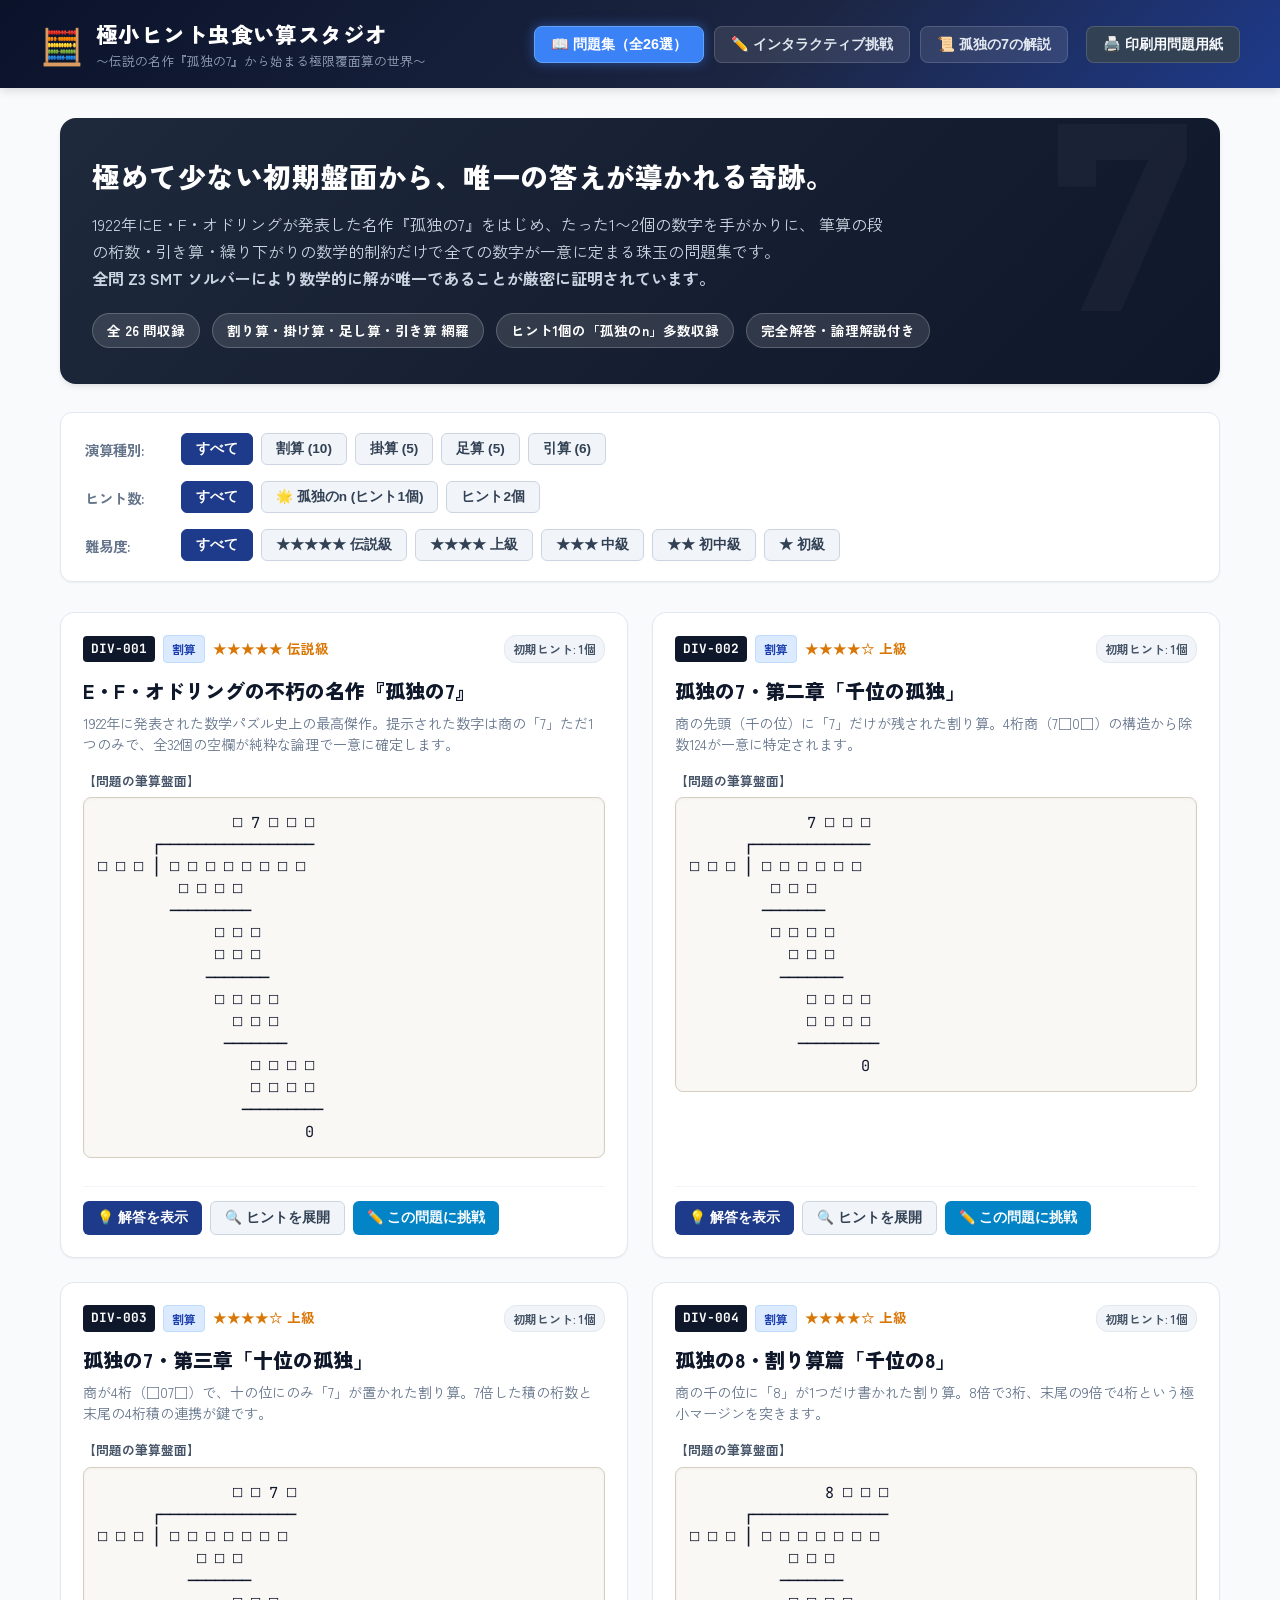
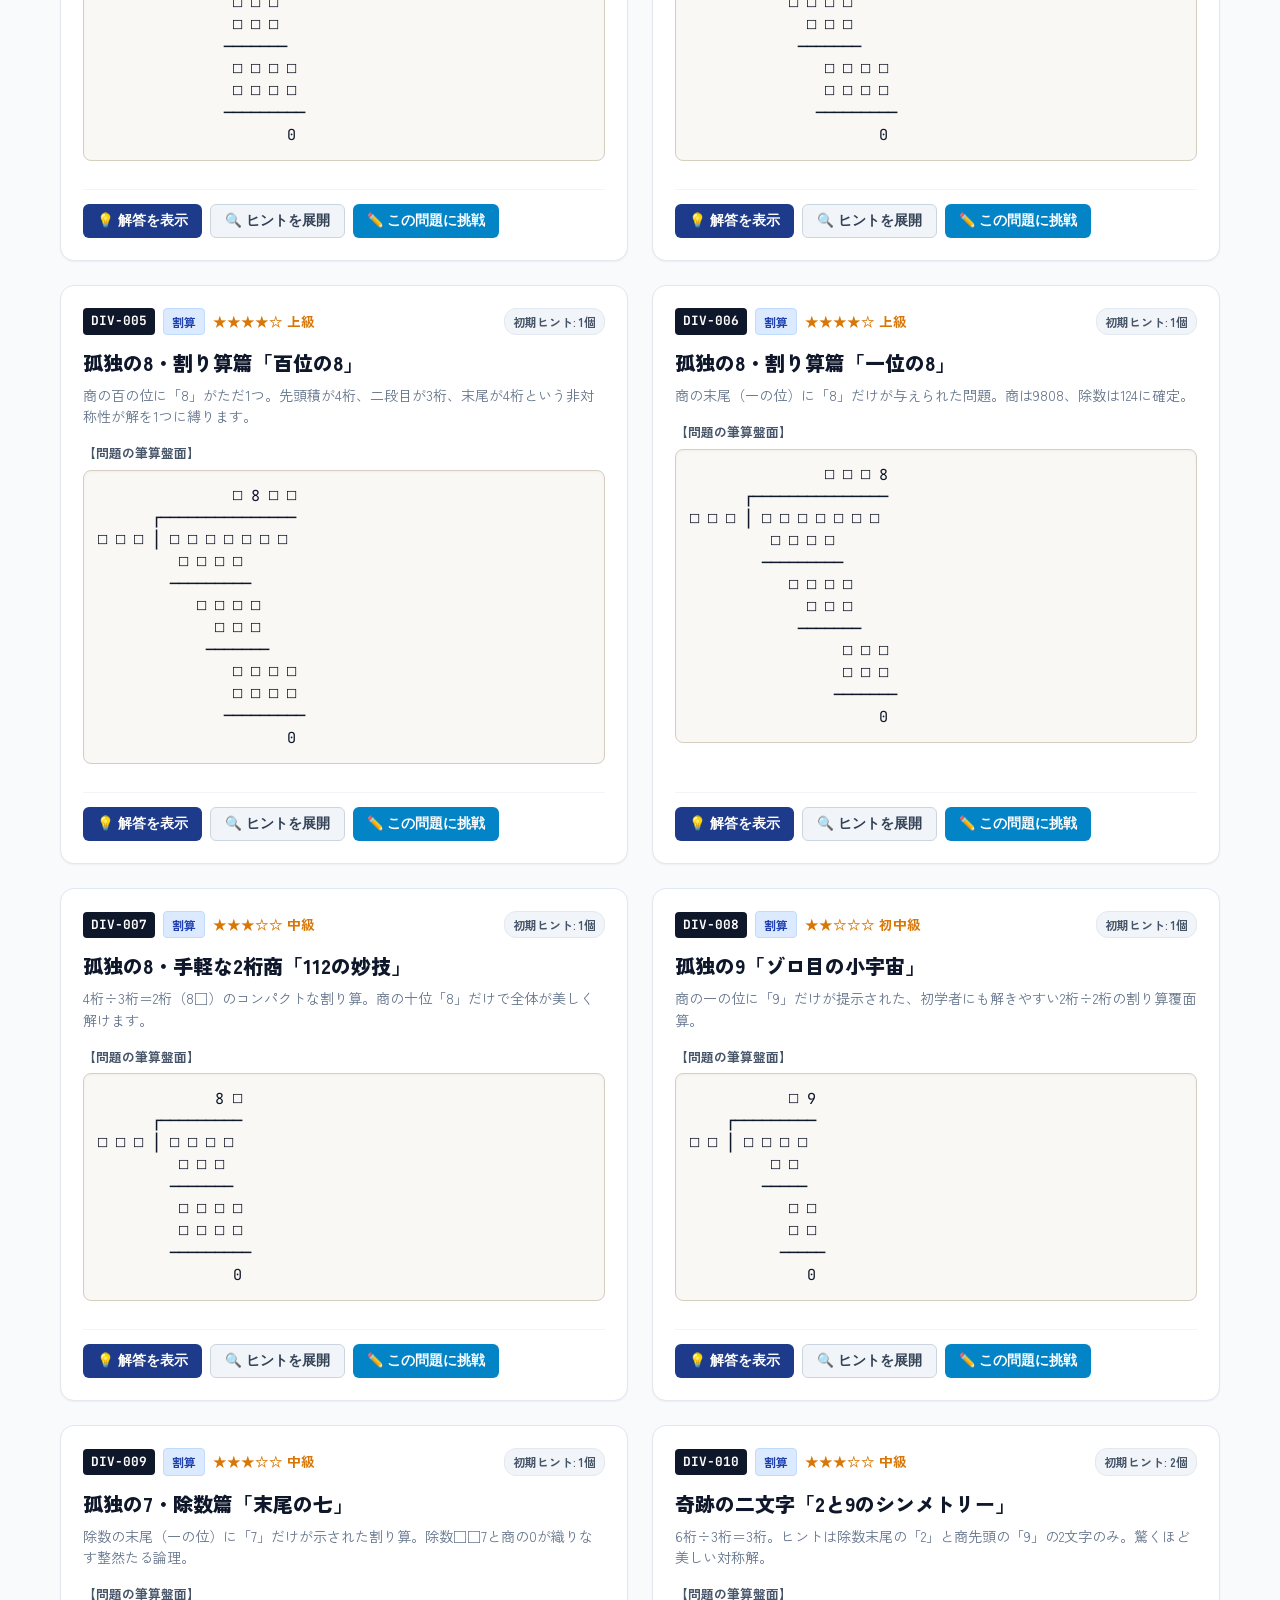
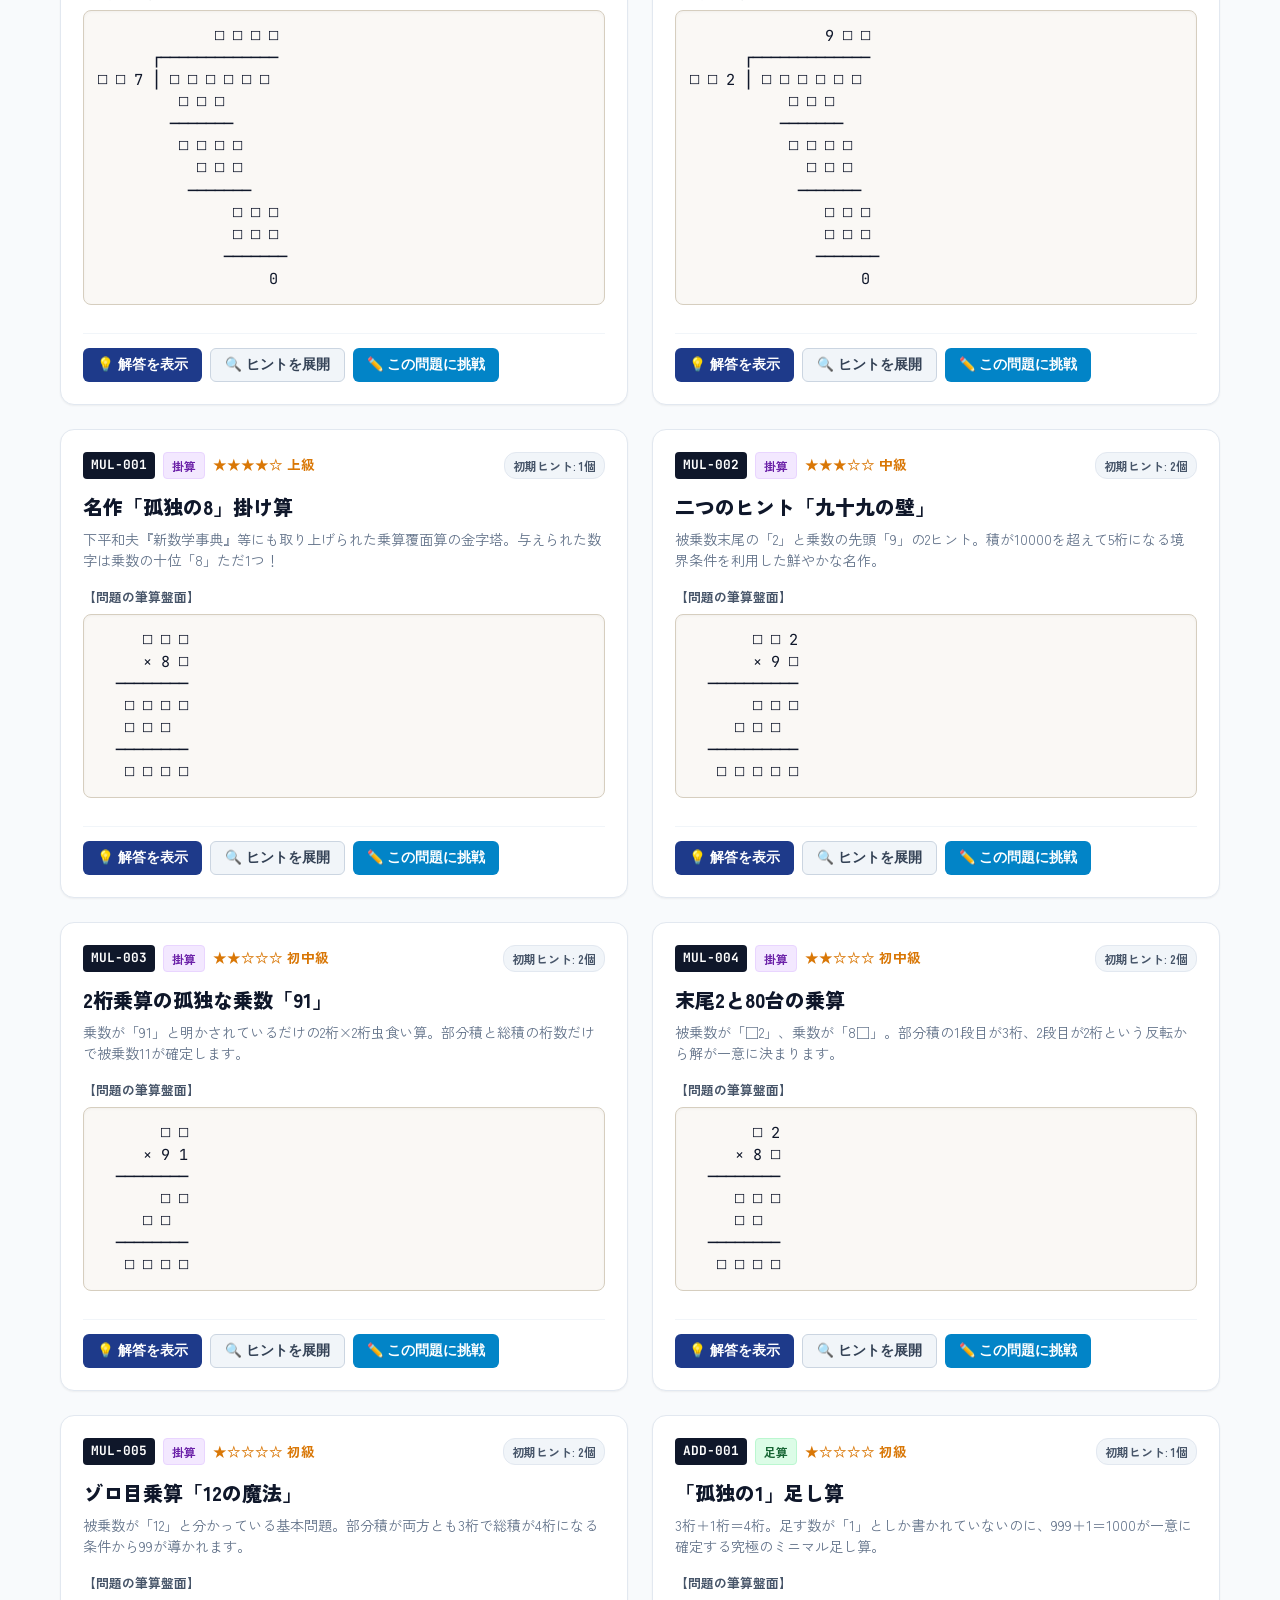
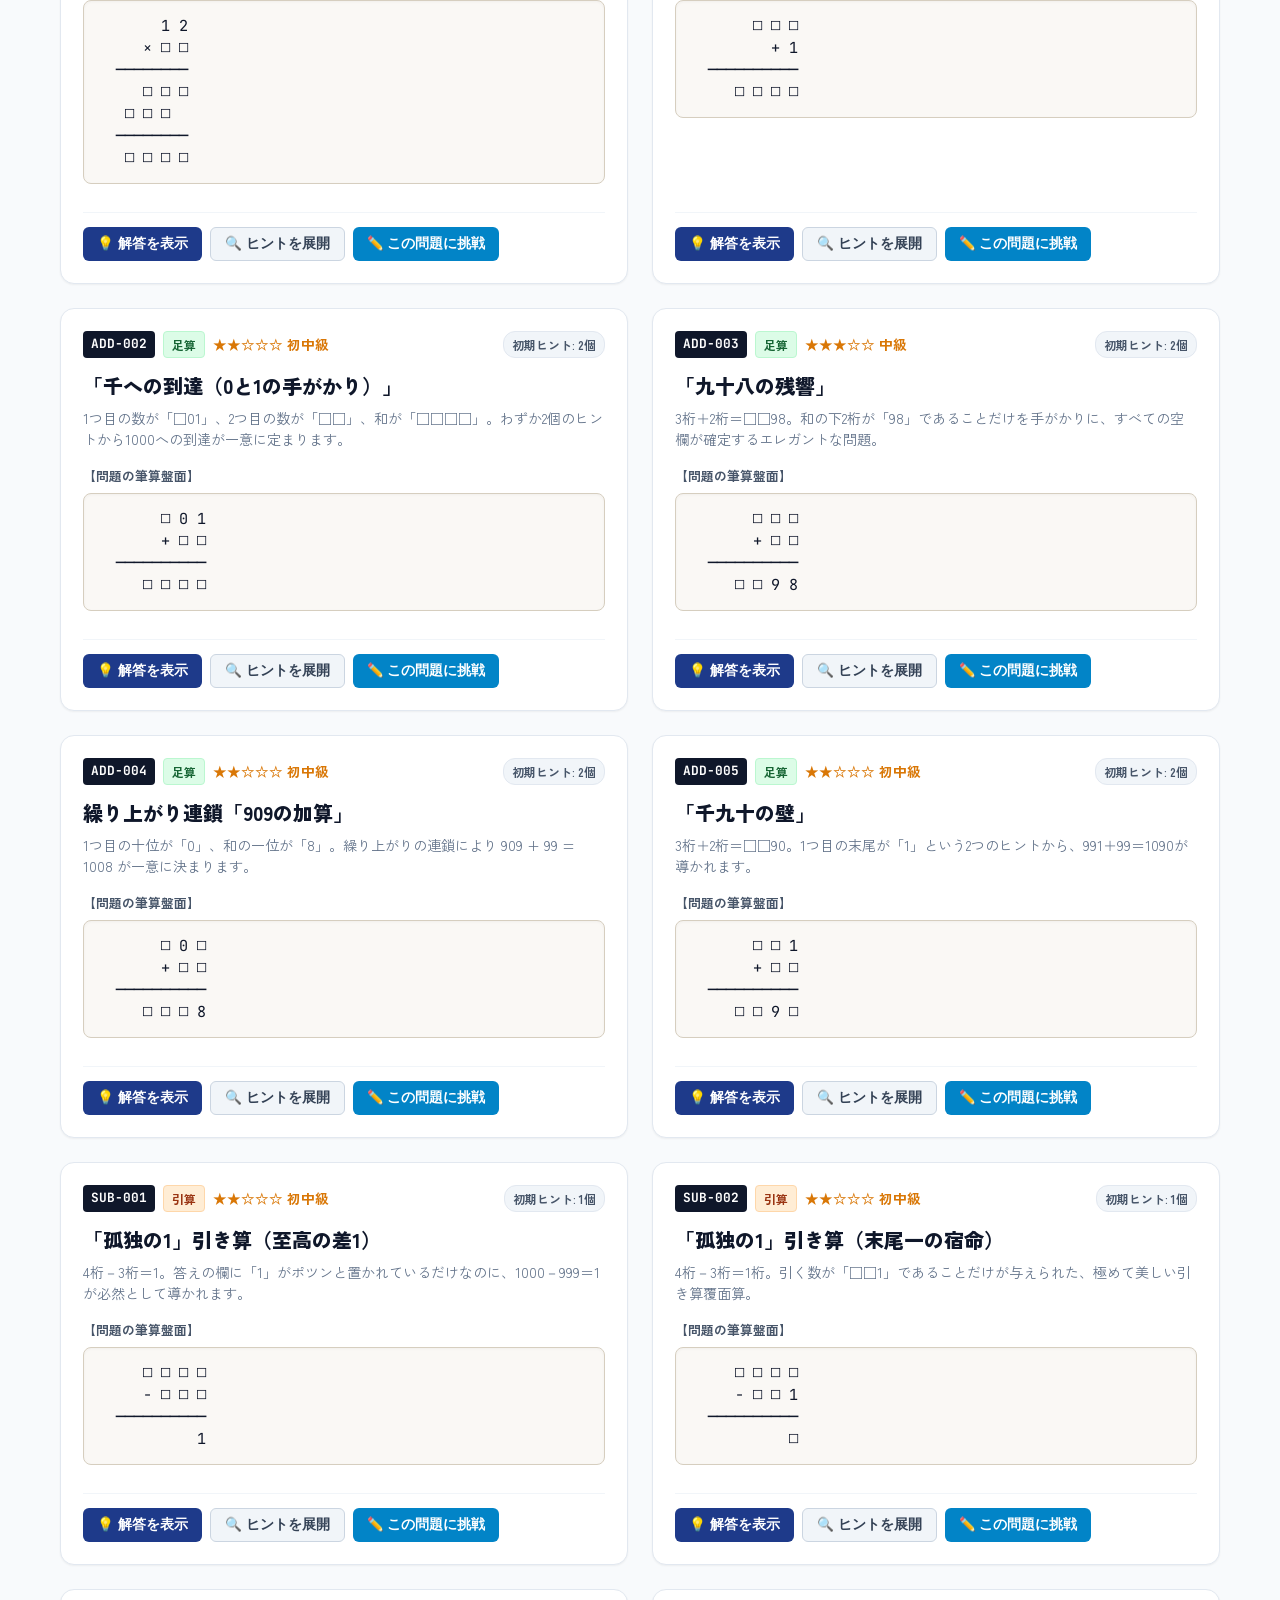
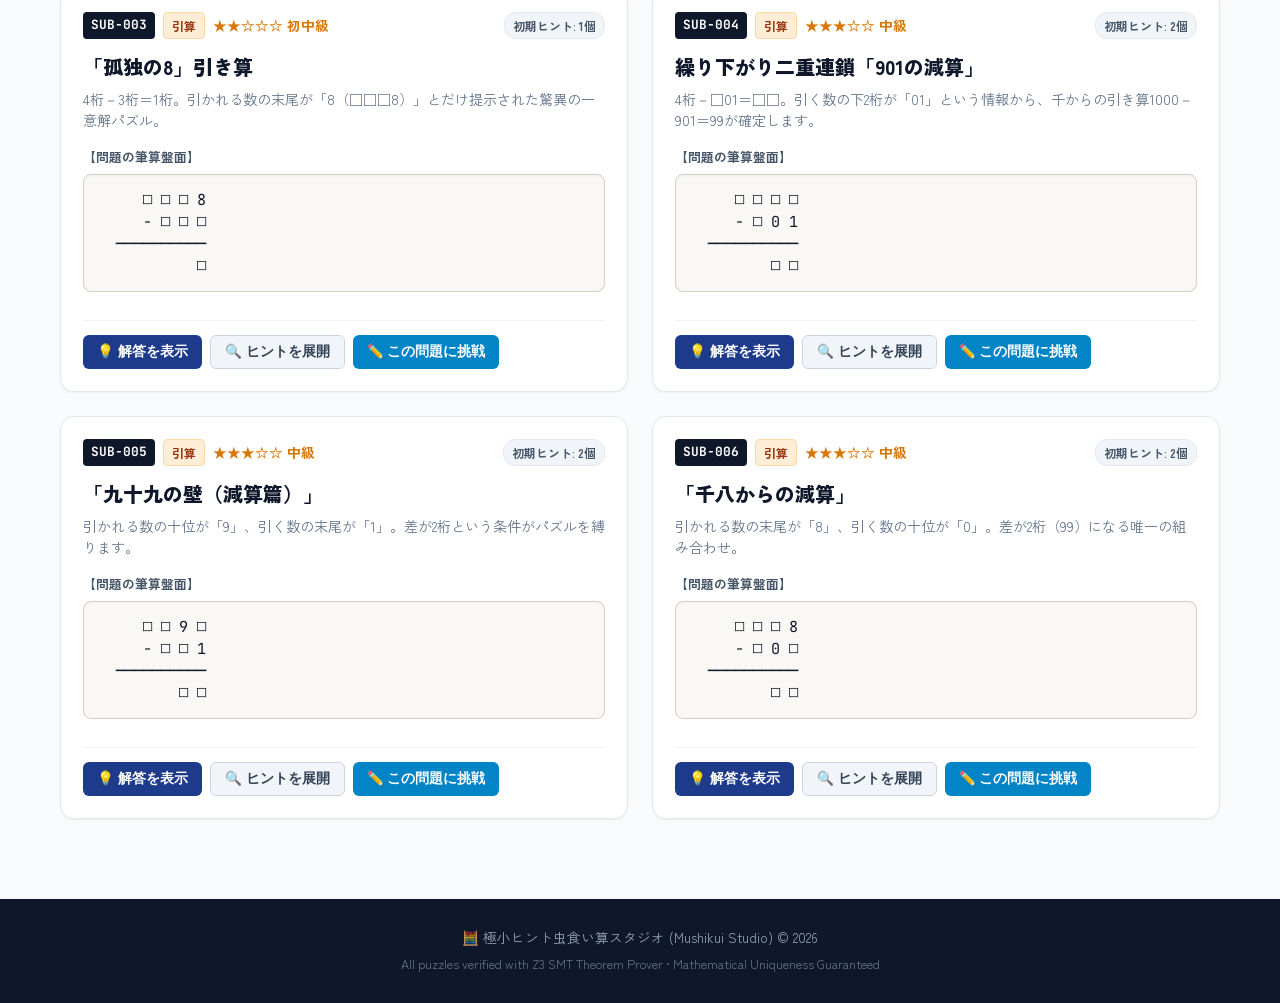
==== web/index.html @ dac6916e "feat: complete minimal-clue mushikuizan engine, problem book, and interactive web studio" ====
<!DOCTYPE html>
<html lang="ja">
<head>
  <meta charset="UTF-8">
  <meta name="viewport" content="width=device-width, initial-scale=1.0">
  <title>🧮 極小ヒント虫食い算・傑作問題集 & インタラクティブ解法スタジオ</title>
  <link rel="stylesheet" href="style.css">
  <link rel="preconnect" href="https://fonts.googleapis.com">
  <link rel="preconnect" href="https://fonts.gstatic.com" crossorigin>
  <link href="https://fonts.googleapis.com/css2?family=BIZ+UDPGothic:wght@400;700&family=JetBrains+Mono:wght@400;600;700&family=Zen+Kaku+Gothic+New:wght@400;600;700;800&display=swap" rel="stylesheet">
</head>
<body>

  <!-- Navigation / Top Header -->
  <header class="app-header">
    <div class="header-container">
      <div class="brand">
        <span class="brand-icon">🧮</span>
        <div class="brand-text">
          <h1>極小ヒント虫食い算スタジオ</h1>
          <p class="brand-sub">〜伝説の名作『孤独の7』から始まる極限覆面算の世界〜</p>
        </div>
      </div>
      <div class="header-actions">
        <button class="nav-btn active" id="tab-book" onclick="switchTab('book')">📖 問題集（全26選）</button>
        <button class="nav-btn" id="tab-player" onclick="switchTab('player')">✏️ インタラクティブ挑戦</button>
        <button class="nav-btn" id="tab-about" onclick="switchTab('about')">📜 孤独の7の解説</button>
        <button class="nav-btn print-action-btn" onclick="window.print()">🖨️ 印刷用問題用紙</button>
      </div>
    </div>
  </header>

  <!-- Main Container -->
  <main class="main-container">

    <!-- TAB 1: Problem Book (Catalog View) -->
    <section id="view-book" class="view-section active">
      <div class="hero-banner">
        <div class="hero-content">
          <h2>極めて少ない初期盤面から、唯一の答えが導かれる奇跡。</h2>
          <p>
            1922年にE・F・オドリングが発表した名作『孤独の7』をはじめ、たった1〜2個の数字を手がかりに、
            筆算の段の桁数・引き算・繰り下がりの数学的制約だけで全ての数字が一意に定まる珠玉の問題集です。<br>
            <strong>全問 Z3 SMT ソルバーにより数学的に解が唯一であることが厳密に証明されています。</strong>
          </p>
          <div class="hero-badges">
            <span class="h-badge">全 26 問収録</span>
            <span class="h-badge">割り算・掛け算・足し算・引き算 網羅</span>
            <span class="h-badge">ヒント1個の「孤独のn」多数収録</span>
            <span class="h-badge">完全解答・論理解説付き</span>
          </div>
        </div>
      </div>

      <!-- Filter Controls -->
      <div class="filter-card">
        <div class="filter-group">
          <label>演算種別:</label>
          <div class="btn-group" id="filter-op">
            <button class="f-btn active" onclick="setOpFilter('all', this)">すべて</button>
            <button class="f-btn" onclick="setOpFilter('division', this)">割算 (10)</button>
            <button class="f-btn" onclick="setOpFilter('multiplication', this)">掛算 (5)</button>
            <button class="f-btn" onclick="setOpFilter('addition', this)">足算 (5)</button>
            <button class="f-btn" onclick="setOpFilter('subtraction', this)">引算 (6)</button>
          </div>
        </div>

        <div class="filter-group">
          <label>ヒント数:</label>
          <div class="btn-group" id="filter-hints">
            <button class="f-btn active" onclick="setHintFilter('all', this)">すべて</button>
            <button class="f-btn" onclick="setHintFilter('1', this)">🌟 孤独のn (ヒント1個)</button>
            <button class="f-btn" onclick="setHintFilter('2', this)">ヒント2個</button>
          </div>
        </div>

        <div class="filter-group">
          <label>難易度:</label>
          <div class="btn-group" id="filter-diff">
            <button class="f-btn active" onclick="setDiffFilter('all', this)">すべて</button>
            <button class="f-btn" onclick="setDiffFilter('5', this)">★★★★★ 伝説級</button>
            <button class="f-btn" onclick="setDiffFilter('4', this)">★★★★ 上級</button>
            <button class="f-btn" onclick="setDiffFilter('3', this)">★★★ 中級</button>
            <button class="f-btn" onclick="setDiffFilter('2', this)">★★ 初中級</button>
            <button class="f-btn" onclick="setDiffFilter('1', this)">★ 初級</button>
          </div>
        </div>
      </div>

      <!-- Puzzle Catalog Cards Container -->
      <div id="catalog-container" class="cards-grid">
        <!-- Rendered by JS -->
      </div>
    </section>


    <!-- TAB 2: Interactive Player View -->
    <section id="view-player" class="view-section">
      <div class="player-wrapper">
        <div class="player-sidebar">
          <h3>問題選択</h3>
          <div class="player-puzzle-list" id="player-puzzle-list">
            <!-- Populated by JS -->
          </div>
        </div>

        <div class="player-main">
          <div class="player-header">
            <div>
              <span id="player-p-id" class="badge-id">DIV-001</span>
              <h2 id="player-p-title">オドリングの「孤独の7」</h2>
              <p id="player-p-desc" class="p-sub"></p>
            </div>
            <div class="player-header-meta">
              <span id="player-p-op" class="op-tag">割算</span>
              <span id="player-p-diff" class="diff-tag">★★★★★</span>
              <span id="player-p-hints" class="hint-tag">初期ヒント: 1個</span>
            </div>
          </div>

          <div class="interactive-stage">
            <div class="stage-instructions">
              💡 <strong>操作方法</strong>: 盤面の空欄（<code>□</code>）をクリックして半角数字（0〜9）を入力してください。すべて埋めたら「答え合わせ」ボタンを押して正解を判定できます。
            </div>

            <div class="board-interactive-container">
              <div id="interactive-grid" class="interactive-grid">
                <!-- Interactive board inputs rendered by JS -->
              </div>
            </div>

            <div class="player-actions">
              <button class="btn btn-check" onclick="checkPlayerSolution()">✅ 答え合わせ</button>
              <button class="btn btn-hint" onclick="revealPlayerHint()">💡 解法のヒントを見る</button>
              <button class="btn btn-reveal" onclick="revealPlayerSolution()">👁️ 正解を表示する</button>
              <button class="btn btn-clear" onclick="clearPlayerInputs()">🔄 入力をリセット</button>
            </div>

            <div id="player-feedback" class="feedback-box" style="display: none;"></div>
            <div id="player-hint-box" class="hint-box" style="display: none;"></div>
          </div>
        </div>
      </div>
    </section>

    <!-- TAB 3: About "The Lonely 7" & Mathematical Logic -->
    <section id="view-about" class="view-section">
      <div class="article-card">
        <h2>数学パズル史の至宝『孤独の7（The Lonely 7）』とは何か？</h2>
        
        <div class="article-body">
          <h3>1. 誕生と歴史的背景</h3>
          <p>
            『孤独の7（英語: The Solitary 7）』は、イギリスの化学者・パズル作家である <strong>E・F・オドリング（E. F. Odling）</strong> によって考案され、
            1922年11月号の『ストランド・マガジン』誌におけるヘンリー・デュードニーの数学パズルコラム「PERPLEXITIES」に掲載されたのが初出とされています。
          </p>
          <p>
            その後、1925年にA・S・E・アッカーマンの著書『Scientific Paradoxes and Problems』に収録され、世界的な名声を獲得しました。
            日本においては、昭和21年（1946年）に作家・海野十三（筆名：佐野昌一）が著した名著『虫喰ひ算大會』の【例題七】として詳しく紹介され、
            多くの数学愛好家を魅了し続けています。
          </p>

          <h3>2. なぜ「孤独」なのか？</h3>
          <p>
            問題の盤面には、割り算の筆算の長い枠組みの中に、商の千の位に「7」という数字がただ1つだけ書かれており、
            それ以外のすべての数字（被除数8桁、除数3桁、商の残り4桁、各段の部分積と引き算の結果）が完全に空欄（虫食い）になっています。
            この「提示された数字が7たった1個」という佇まいから、『孤独の7』と命名されました。
            以後、ヒントが1個しかない極限の虫食い算を総称して「孤独のn」と呼ぶ伝統が生まれました。
          </p>

          <div class="diagram-showcase">
            <h4>【原題の盤面】</h4>
            <pre class="ascii-art">
               □ ７ □ □ □
      ┌─────────────────
□ □ □ │ □ □ □ □ □ □ □ □
         □ □ □ □
        ─────────
             □ □ □
             □ □ □
            ───────
             □ □ □ □
               □ □ □
              ───────
                 □ □ □ □
                 □ □ □ □
                ─────────
                       ０
            </pre>
          </div>

          <h3>3. 解法の論理的思考プロセス（人間が解く道筋）</h3>
          <p>
            この問題の最大の魅力は、「総当たり（しらみつぶし）」をしなくても、小学生でも理解できる筆算の基本ルールだけで、
            まるで探偵がアリバイを崩すかのように一本道で解が確定していく点にあります。
          </p>
          <ol class="logic-steps">
            <li>
              <strong>二重桁下げによる商の十位「0」の確定</strong><br>
              第4回目の引き算を見ると、上から一気に2桁下りてきています（11では割れず1116で割っている）。
              通常の筆算で割れずに次の桁を下ろすとき、商に立つ数字は必ず <code>0</code> です。
              これにより商は <code>□ 7 □ 0 □</code> と判明します。
            </li>
            <li>
              <strong>商の「7」と積の桁数による除数の絞り込み</strong><br>
              除数は3桁です。商の7を掛けた第2段の積は3桁（□□□）です。<br>
              もし除数の百の位が2以上だとすると、<code>200 × 7 = 1400</code> となり4桁になってしまいます。
              したがって、<strong>除数の百の位は「1」で確定</strong>します（除数は 1□□）。<br>
              さらに、商の万位と一の位による積は4桁（□□□□）になっています。
              7倍で3桁なのに4桁になるということは、万位と一の位は7より大きい <code>8</code> または <code>9</code> です。
            </li>
            <li>
              <strong>除数 124 と商 97809 の一意確定</strong><br>
              第3段の積（商の百位による積）は3桁です。百位を7と仮定すると引き算の残り桁数と合わず、百位は8になります。
              8倍で3桁（1000未満）になる除数は <code>124以下</code> です（125×8=1000）。<br>
              一方で万位（9倍）で4桁（1000以上）になるには、除数は <code>112以上</code> でなければなりません。<br>
              各段の引き算で4桁から3桁を引いて2桁下がる条件を精密に追うと、除数は <strong>124</strong>、商は <strong>97809</strong>、
              被除数は <strong>12,128,316</strong> 以外に数学的に絶対にあり得ないことが完全に証明されます！
            </li>
          </ol>

          <h3>4. 本スタジオが目指した地平</h3>
          <p>
            本システム「極小ヒント虫食い算スタジオ」では、この『孤独の7』の精神を受け継ぎ、
            最先端の制約充足ソルバー（Z3 SMT Solver）を活用して、割り算だけでなく掛け算・足し算・引き算においても、
            「最小限の初期ヒントから唯一の答えが導かれる」厳密なパズルを体系化しました。
            ぜひ各問題の美しさを味わってください。
          </p>
        </div>
      </div>
    </section>

  </main>

  <footer class="site-footer">
    <div class="footer-container">
      <p>🧮 極小ヒント虫食い算スタジオ (Mushikui Studio) &copy; 2026</p>
      <p class="footer-note">All puzzles verified with Z3 SMT Theorem Prover • Mathematical Uniqueness Guaranteed</p>
    </div>
  </footer>

  <script src="puzzles_data.js"></script>
  <script src="app.js"></script>
</body>
</html>
---- web/style.css ----
:root {
  --primary: #1e3a8a;
  --primary-hover: #2563eb;
  --primary-light: #eff6ff;
  --bg-page: #f8fafc;
  --bg-card: #ffffff;
  --bg-board: #faf8f5;
  --border-card: #e2e8f0;
  --border-board: #d6cebf;
  --text-main: #0f172a;
  --text-muted: #64748b;
  --accent-gold: #d97706;
  --accent-green: #059669;
  --accent-green-bg: #ecfdf5;
  --accent-red: #dc2626;
  --accent-purple: #7c3aed;
  --shadow-sm: 0 1px 2px 0 rgba(0, 0, 0, 0.05);
  --shadow-md: 0 4px 6px -1px rgba(0, 0, 0, 0.08), 0 2px 4px -1px rgba(0, 0, 0, 0.04);
  --shadow-lg: 0 10px 15px -3px rgba(0, 0, 0, 0.08), 0 4px 6px -2px rgba(0, 0, 0, 0.04);
}

* {
  box-sizing: border-box;
  margin: 0;
  padding: 0;
}

body {
  font-family: 'Zen Kaku Gothic New', -apple-system, BlinkMacSystemFont, "Segoe UI", Roboto, sans-serif;
  background-color: var(--bg-page);
  color: var(--text-main);
  line-height: 1.6;
  min-height: 100vh;
  display: flex;
  flex-direction: column;
}

/* ==========================================================================
   Header & Navigation
   ========================================================================== */
.app-header {
  background: linear-gradient(135deg, #0b132b 0%, #1c2541 60%, #1e3a8a 100%);
  color: #ffffff;
  padding: 16px 24px;
  position: sticky;
  top: 0;
  z-index: 100;
  box-shadow: 0 2px 10px rgba(0, 0, 0, 0.15);
}

.header-container {
  max-width: 1200px;
  margin: 0 auto;
  display: flex;
  justify-content: space-between;
  align-items: center;
  flex-wrap: wrap;
  gap: 16px;
}

.brand {
  display: flex;
  align-items: center;
  gap: 12px;
}

.brand-icon {
  font-size: 2.2rem;
}

.brand-text h1 {
  font-size: 1.35rem;
  font-weight: 800;
  letter-spacing: 0.02em;
}

.brand-sub {
  font-size: 0.8rem;
  color: #94a3b8;
}

.header-actions {
  display: flex;
  gap: 10px;
  align-items: center;
  flex-wrap: wrap;
}

.nav-btn {
  background: rgba(255, 255, 255, 0.1);
  color: #e2e8f0;
  border: 1px solid rgba(255, 255, 255, 0.15);
  padding: 8px 16px;
  border-radius: 8px;
  font-size: 0.9rem;
  font-weight: 600;
  cursor: pointer;
  transition: all 0.2s ease;
}

.nav-btn:hover {
  background: rgba(255, 255, 255, 0.2);
  color: #ffffff;
}

.nav-btn.active {
  background: #3b82f6;
  color: #ffffff;
  border-color: #60a5fa;
  box-shadow: 0 0 12px rgba(59, 130, 246, 0.5);
}

.print-action-btn {
  background: #334155;
  color: #f8fafc;
  margin-left: 8px;
}

/* ==========================================================================
   Main Content Layout
   ========================================================================== */
.main-container {
  max-width: 1200px;
  margin: 0 auto;
  padding: 30px 20px;
  flex: 1;
  width: 100%;
}

.view-section {
  display: none;
}

.view-section.active {
  display: block;
}

/* Hero Banner */
.hero-banner {
  background: linear-gradient(135deg, #1e293b 0%, #0f172a 100%);
  color: white;
  border-radius: 16px;
  padding: 36px 32px;
  margin-bottom: 28px;
  box-shadow: var(--shadow-md);
  position: relative;
  overflow: hidden;
}

.hero-banner::after {
  content: "7";
  position: absolute;
  right: 20px;
  bottom: -40px;
  font-size: 16rem;
  font-weight: 900;
  font-family: 'JetBrains Mono', monospace;
  color: rgba(255, 255, 255, 0.03);
  pointer-events: none;
}

.hero-content h2 {
  font-size: 1.75rem;
  font-weight: 800;
  margin-bottom: 12px;
  letter-spacing: 0.02em;
}

.hero-content p {
  font-size: 1rem;
  color: #cbd5e1;
  max-width: 800px;
  margin-bottom: 20px;
  line-height: 1.7;
}

.hero-badges {
  display: flex;
  gap: 12px;
  flex-wrap: wrap;
}

.h-badge {
  background: rgba(255, 255, 255, 0.12);
  border: 1px solid rgba(255, 255, 255, 0.2);
  padding: 6px 14px;
  border-radius: 20px;
  font-size: 0.85rem;
  font-weight: 600;
}

/* Filter Card */
.filter-card {
  background: var(--bg-card);
  border: 1px solid var(--border-card);
  border-radius: 12px;
  padding: 20px 24px;
  margin-bottom: 30px;
  box-shadow: var(--shadow-sm);
  display: flex;
  flex-direction: column;
  gap: 16px;
}

.filter-group {
  display: flex;
  align-items: center;
  gap: 16px;
  flex-wrap: wrap;
}

.filter-group label {
  font-weight: 700;
  font-size: 0.9rem;
  color: var(--text-muted);
  min-width: 80px;
}

.btn-group {
  display: flex;
  gap: 8px;
  flex-wrap: wrap;
}

.f-btn {
  background: #f1f5f9;
  border: 1px solid #cbd5e1;
  color: #334155;
  padding: 6px 14px;
  border-radius: 6px;
  font-size: 0.85rem;
  font-weight: 600;
  cursor: pointer;
  transition: all 0.15s;
}

.f-btn:hover {
  background: #e2e8f0;
}

.f-btn.active {
  background: var(--primary);
  color: white;
  border-color: var(--primary);
}

/* Cards Grid */
.cards-grid {
  display: grid;
  grid-template-columns: repeat(auto-fill, minmax(540px, 1fr));
  gap: 24px;
}

@media (max-width: 600px) {
  .cards-grid {
    grid-template-columns: 1fr;
  }
}

/* Puzzle Card */
.p-card {
  background: var(--bg-card);
  border: 1px solid var(--border-card);
  border-radius: 14px;
  padding: 22px;
  box-shadow: var(--shadow-sm);
  display: flex;
  flex-direction: column;
  justify-content: space-between;
  transition: transform 0.2s ease, box-shadow 0.2s ease;
}

.p-card:hover {
  box-shadow: var(--shadow-lg);
  transform: translateY(-2px);
}

.p-card-header {
  display: flex;
  justify-content: space-between;
  align-items: flex-start;
  margin-bottom: 12px;
  gap: 10px;
}

.p-card-id-block {
  display: flex;
  align-items: center;
  gap: 8px;
  flex-wrap: wrap;
}

.badge-id {
  background: #0f172a;
  color: white;
  padding: 3px 8px;
  border-radius: 4px;
  font-family: 'JetBrains Mono', monospace;
  font-size: 0.8rem;
  font-weight: 700;
}

.op-tag {
  font-size: 0.75rem;
  padding: 3px 8px;
  border-radius: 4px;
  font-weight: 700;
}

.op-division { background: #dbeafe; color: #1e40af; border: 1px solid #bfdbfe; }
.op-multiplication { background: #f3e8ff; color: #6b21a8; border: 1px solid #e9d5ff; }
.op-addition { background: #dcfce7; color: #166534; border: 1px solid #bbf7d0; }
.op-subtraction { background: #ffedd5; color: #9a3412; border: 1px solid #fed7aa; }

.diff-tag {
  color: var(--accent-gold);
  font-weight: 700;
  font-size: 0.85rem;
}

.hint-tag {
  background: #f1f5f9;
  color: #475569;
  border: 1px solid #e2e8f0;
  padding: 3px 8px;
  border-radius: 12px;
  font-size: 0.75rem;
  font-weight: 700;
}

.p-title {
  font-size: 1.25rem;
  font-weight: 800;
  color: var(--text-main);
  margin-bottom: 6px;
}

.p-summary {
  font-size: 0.88rem;
  color: var(--text-muted);
  margin-bottom: 16px;
  line-height: 1.5;
}

/* Boards side by side */
.boards-row {
  display: flex;
  gap: 16px;
  margin-bottom: 16px;
  flex-wrap: wrap;
}

.board-wrapper {
  flex: 1;
  min-width: 240px;
}

.b-label {
  font-size: 0.8rem;
  font-weight: 700;
  color: #475569;
  margin-bottom: 6px;
}

.b-label.sol {
  color: var(--accent-green);
}

pre.board-box {
  background: var(--bg-board);
  border: 1.5px solid var(--border-board);
  border-radius: 8px;
  padding: 14px;
  font-family: 'JetBrains Mono', 'Courier New', monospace;
  font-size: 0.95rem;
  line-height: 1.45;
  white-space: pre;
  overflow-x: auto;
  box-shadow: inset 0 1px 3px rgba(0, 0, 0, 0.04);
}

pre.board-box.sol {
  background: var(--accent-green-bg);
  border-color: #86efac;
  color: #064e3b;
}

/* Card Action Buttons */
.card-btns {
  display: flex;
  gap: 8px;
  flex-wrap: wrap;
  margin-top: 12px;
  padding-top: 14px;
  border-top: 1px solid #f1f5f9;
}

.btn {
  padding: 7px 14px;
  border-radius: 6px;
  font-size: 0.85rem;
  font-weight: 600;
  cursor: pointer;
  border: none;
  transition: all 0.15s;
  display: inline-flex;
  align-items: center;
  gap: 6px;
}

.btn-primary {
  background: var(--primary);
  color: white;
}
.btn-primary:hover { background: var(--primary-hover); }

.btn-secondary {
  background: #f1f5f9;
  color: #334155;
  border: 1px solid #cbd5e1;
}
.btn-secondary:hover { background: #e2e8f0; }

.btn-play {
  background: #0284c7;
  color: white;
}
.btn-play:hover { background: #0369a1; }

/* Deduction Accordion */
.deduction-drawer {
  margin-top: 14px;
  background: #f8fafc;
  border-left: 4px solid var(--primary);
  padding: 14px 18px;
  border-radius: 0 8px 8px 0;
  font-size: 0.88rem;
}

.deduction-drawer h4 {
  color: var(--primary);
  margin-bottom: 10px;
  font-size: 0.95rem;
}

.step-card {
  margin-bottom: 10px;
}

.step-num {
  background: #e2e8f0;
  color: #1e293b;
  font-size: 0.75rem;
  padding: 2px 6px;
  border-radius: 4px;
  font-weight: 700;
  margin-right: 6px;
}

.step-res {
  margin-left: 20px;
  color: #1e3a8a;
  font-weight: 600;
}

.step-expl {
  margin-left: 20px;
  color: var(--text-muted);
  font-size: 0.82rem;
}

.verified-stamp {
  margin-top: 10px;
  padding-top: 8px;
  border-top: 1px dashed #cbd5e1;
  font-size: 0.8rem;
  color: var(--accent-green);
  font-weight: 700;
}

/* ==========================================================================
   Interactive Player View
   ========================================================================== */
.player-wrapper {
  display: flex;
  gap: 24px;
  background: var(--bg-card);
  border: 1px solid var(--border-card);
  border-radius: 16px;
  box-shadow: var(--shadow-md);
  overflow: hidden;
  min-height: 650px;
}

@media (max-width: 850px) {
  .player-wrapper {
    flex-direction: column;
  }
}

.player-sidebar {
  width: 280px;
  background: #f8fafc;
  border-right: 1px solid var(--border-card);
  padding: 20px;
  overflow-y: auto;
  max-height: 750px;
}

@media (max-width: 850px) {
  .player-sidebar {
    width: 100%;
    border-right: none;
    border-bottom: 1px solid var(--border-card);
    max-height: 250px;
  }
}

.player-sidebar h3 {
  font-size: 1rem;
  margin-bottom: 14px;
  color: #475569;
}

.p-select-item {
  padding: 10px 12px;
  border-radius: 8px;
  margin-bottom: 8px;
  cursor: pointer;
  background: white;
  border: 1px solid var(--border-card);
  transition: all 0.15s;
}

.p-select-item:hover {
  background: #f1f5f9;
  border-color: #cbd5e1;
}

.p-select-item.selected {
  background: #eff6ff;
  border-color: #93c5fd;
  box-shadow: 0 0 0 2px #3b82f6;
}

.p-select-item .s-id {
  font-family: 'JetBrains Mono', monospace;
  font-size: 0.75rem;
  font-weight: 700;
  color: var(--primary);
}

.p-select-item .s-title {
  font-size: 0.85rem;
  font-weight: 700;
  white-space: nowrap;
  overflow: hidden;
  text-overflow: ellipsis;
}

.p-select-item .s-meta {
  font-size: 0.75rem;
  color: var(--text-muted);
}

/* Player Main */
.player-main {
  flex: 1;
  padding: 30px;
  display: flex;
  flex-direction: column;
  overflow-x: auto;
}

.player-header {
  display: flex;
  justify-content: space-between;
  align-items: flex-start;
  margin-bottom: 20px;
  padding-bottom: 16px;
  border-bottom: 1px solid var(--border-card);
  flex-wrap: wrap;
  gap: 12px;
}

.player-header-meta {
  display: flex;
  gap: 8px;
  align-items: center;
}

.stage-instructions {
  background: #eff6ff;
  border: 1px solid #bfdbfe;
  padding: 10px 16px;
  border-radius: 8px;
  font-size: 0.88rem;
  color: #1e40af;
  margin-bottom: 24px;
}

.board-interactive-container {
  display: flex;
  justify-content: center;
  margin-bottom: 24px;
}

.interactive-grid {
  background: var(--bg-board);
  border: 2px solid var(--border-board);
  border-radius: 12px;
  padding: 24px;
  font-family: 'JetBrains Mono', monospace;
  box-shadow: var(--shadow-sm);
  display: inline-block;
  user-select: none;
}

.grid-row {
  display: flex;
  align-items: center;
  height: 38px;
}

.cell {
  width: 32px;
  height: 32px;
  margin: 2px;
  display: flex;
  align-items: center;
  justify-content: center;
  font-size: 1.15rem;
  font-weight: 700;
}

.cell.space {
  border: none;
  background: transparent;
}

.cell.static-char {
  color: #334155;
  font-weight: 800;
}

.cell.line-char {
  color: #475569;
  font-weight: 900;
}

.cell.clue-digit {
  background: #dbeafe;
  color: #1e3a8a;
  border: 2px solid #3b82f6;
  border-radius: 6px;
  box-shadow: 0 1px 3px rgba(59, 130, 246, 0.2);
}

.cell input.mushikui-input {
  width: 100%;
  height: 100%;
  text-align: center;
  font-family: 'JetBrains Mono', monospace;
  font-size: 1.15rem;
  font-weight: 700;
  border: 2px dashed #94a3b8;
  border-radius: 6px;
  background: #ffffff;
  color: #0f172a;
  outline: none;
  transition: all 0.15s;
}

.cell input.mushikui-input:focus {
  border: 2px solid #2563eb;
  background: #f0f7ff;
  box-shadow: 0 0 0 3px rgba(37, 99, 235, 0.2);
}

.cell input.mushikui-input.correct {
  background: #dcfce7;
  border: 2px solid #16a34a;
  color: #14532d;
}

.cell input.mushikui-input.incorrect {
  background: #fee2e2;
  border: 2px solid #ef4444;
  color: #991b1b;
}

.player-actions {
  display: flex;
  gap: 12px;
  justify-content: center;
  flex-wrap: wrap;
  margin-top: 10px;
}

.btn-check {
  background: #16a34a;
  color: white;
  padding: 10px 22px;
  font-size: 0.95rem;
}
.btn-check:hover { background: #15803d; }

.btn-hint {
  background: #f59e0b;
  color: white;
  padding: 10px 18px;
}
.btn-hint:hover { background: #d97706; }

.btn-reveal {
  background: #64748b;
  color: white;
  padding: 10px 18px;
}
.btn-reveal:hover { background: #475569; }

.btn-clear {
  background: #f1f5f9;
  color: #475569;
  border: 1px solid #cbd5e1;
  padding: 10px 16px;
}
.btn-clear:hover { background: #e2e8f0; }

.feedback-box {
  margin-top: 20px;
  padding: 14px 20px;
  border-radius: 8px;
  font-weight: 700;
  text-align: center;
}

.feedback-box.success {
  background: #dcfce7;
  color: #15803d;
  border: 1px solid #86efac;
}

.feedback-box.error {
  background: #fee2e2;
  color: #b91c1c;
  border: 1px solid #fca5a5;
}

.hint-box {
  margin-top: 20px;
  background: #fffbeb;
  border: 1px solid #fef3c7;
  border-left: 4px solid #f59e0b;
  padding: 16px 20px;
  border-radius: 0 8px 8px 0;
  color: #92400e;
}

/* ==========================================================================
   Article / About View
   ========================================================================== */
.article-card {
  background: var(--bg-card);
  border: 1px solid var(--border-card);
  border-radius: 16px;
  padding: 40px;
  box-shadow: var(--shadow-sm);
  max-width: 900px;
  margin: 0 auto;
}

.article-card h2 {
  font-size: 1.85rem;
  color: var(--primary);
  margin-bottom: 24px;
  padding-bottom: 16px;
  border-bottom: 2px solid #e2e8f0;
}

.article-body h3 {
  font-size: 1.3rem;
  color: #1e293b;
  margin: 28px 0 12px;
}

.article-body p {
  margin-bottom: 16px;
  line-height: 1.8;
  color: #334155;
}

.diagram-showcase {
  background: var(--bg-board);
  border: 2px solid var(--border-board);
  border-radius: 12px;
  padding: 24px;
  margin: 24px 0;
  display: flex;
  flex-direction: column;
  align-items: center;
}

.diagram-showcase h4 {
  color: #475569;
  margin-bottom: 12px;
}

pre.ascii-art {
  font-family: 'JetBrains Mono', monospace;
  font-size: 1.05rem;
  line-height: 1.45;
}

.logic-steps {
  margin-left: 20px;
  margin-bottom: 20px;
}

.logic-steps li {
  margin-bottom: 18px;
  line-height: 1.7;
}

/* Footer */
.site-footer {
  background: #0f172a;
  color: #94a3b8;
  padding: 28px 20px;
  text-align: center;
  font-size: 0.85rem;
  margin-top: 50px;
}

.footer-note {
  margin-top: 6px;
  color: #64748b;
  font-size: 0.78rem;
}

/* ==========================================================================
   Worksheet Print Styles (@media print)
   ========================================================================== */
@media print {
  body {
    background: white !important;
    color: black !important;
  }

  .app-header, .hero-banner, .filter-card, .card-btns, .site-footer, .nav-btn, .player-actions, #view-player, #view-about {
    display: none !important;
  }

  .main-container {
    padding: 0 !important;
    max-width: 100% !important;
  }

  #view-book {
    display: block !important;
  }

  .cards-grid {
    display: block !important;
  }

  .p-card {
    page-break-inside: avoid;
    break-inside: avoid;
    border: 1px solid #777 !important;
    box-shadow: none !important;
    margin-bottom: 30px !important;
    padding: 20px !important;
  }

  .solution-board-col, .deduction-drawer {
    display: none !important;
  }

  pre.board-box {
    border: 1px solid #333 !important;
    background: white !important;
  }
}
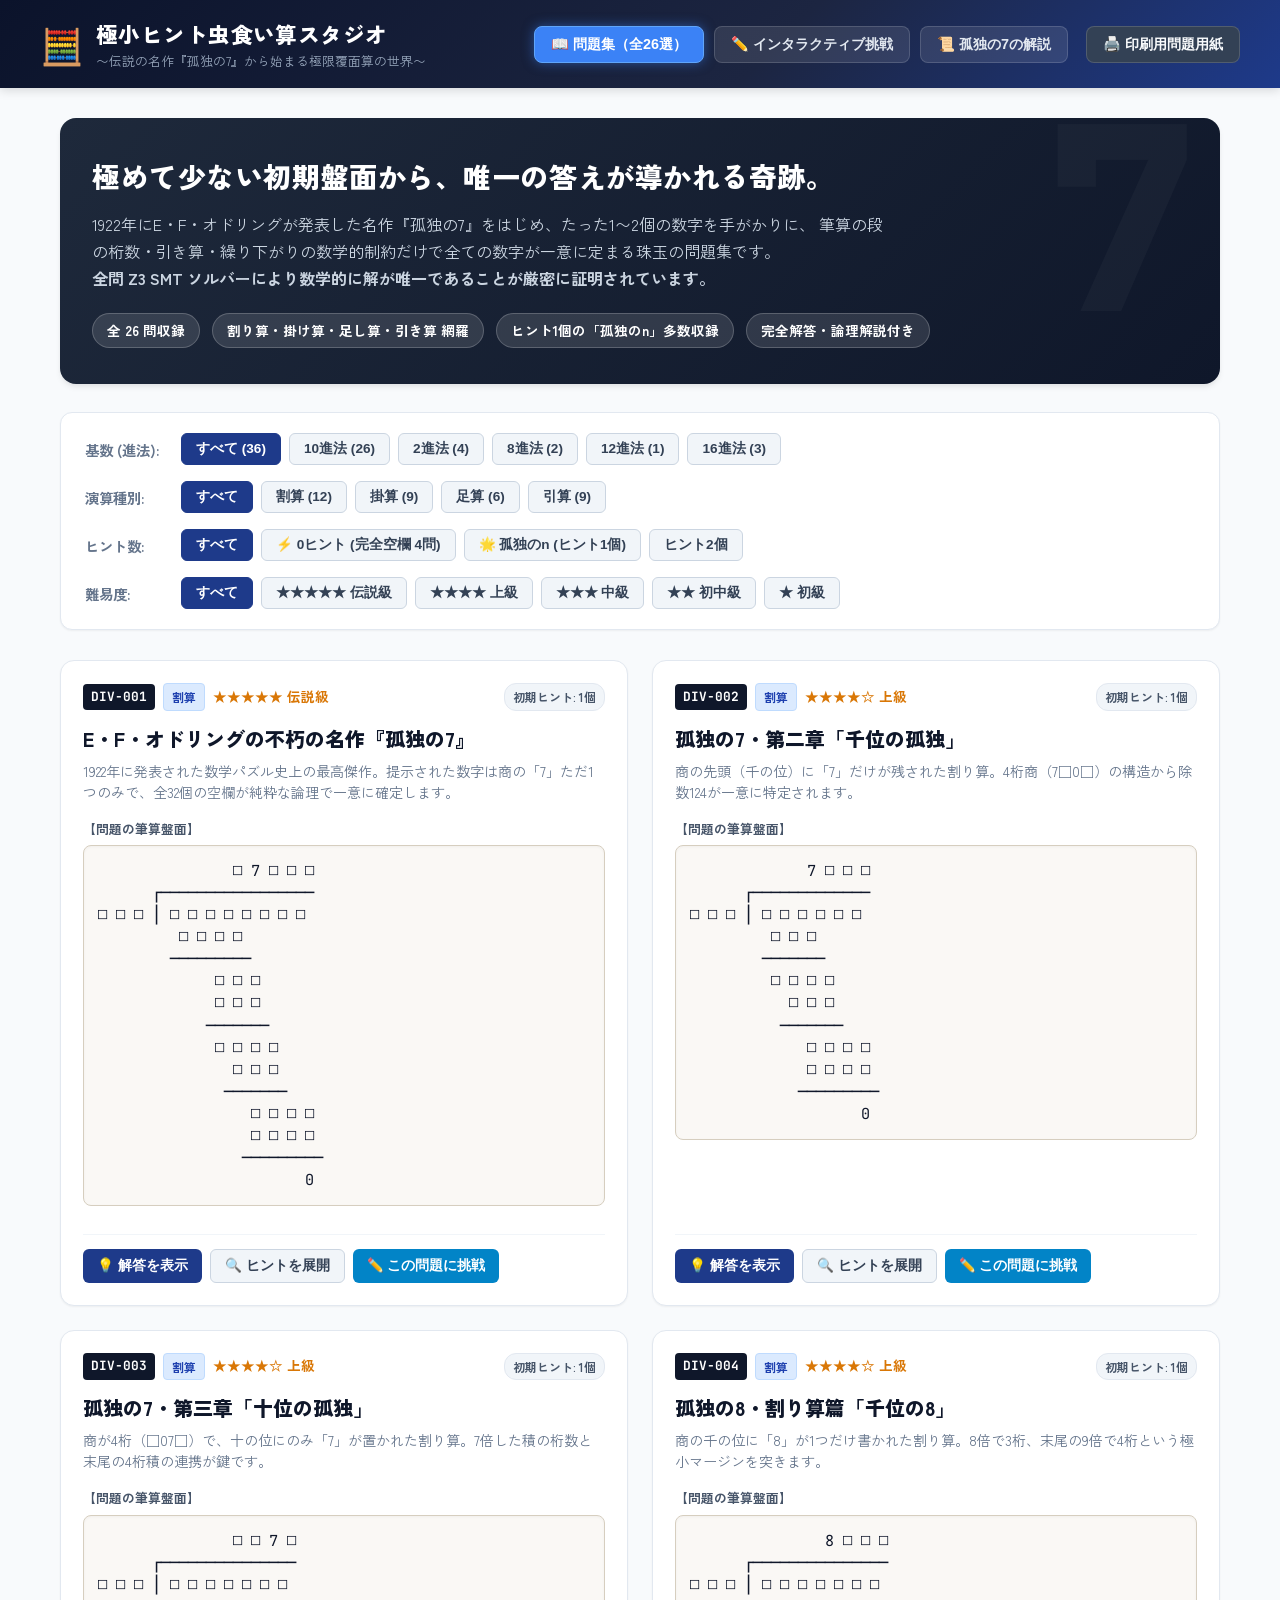
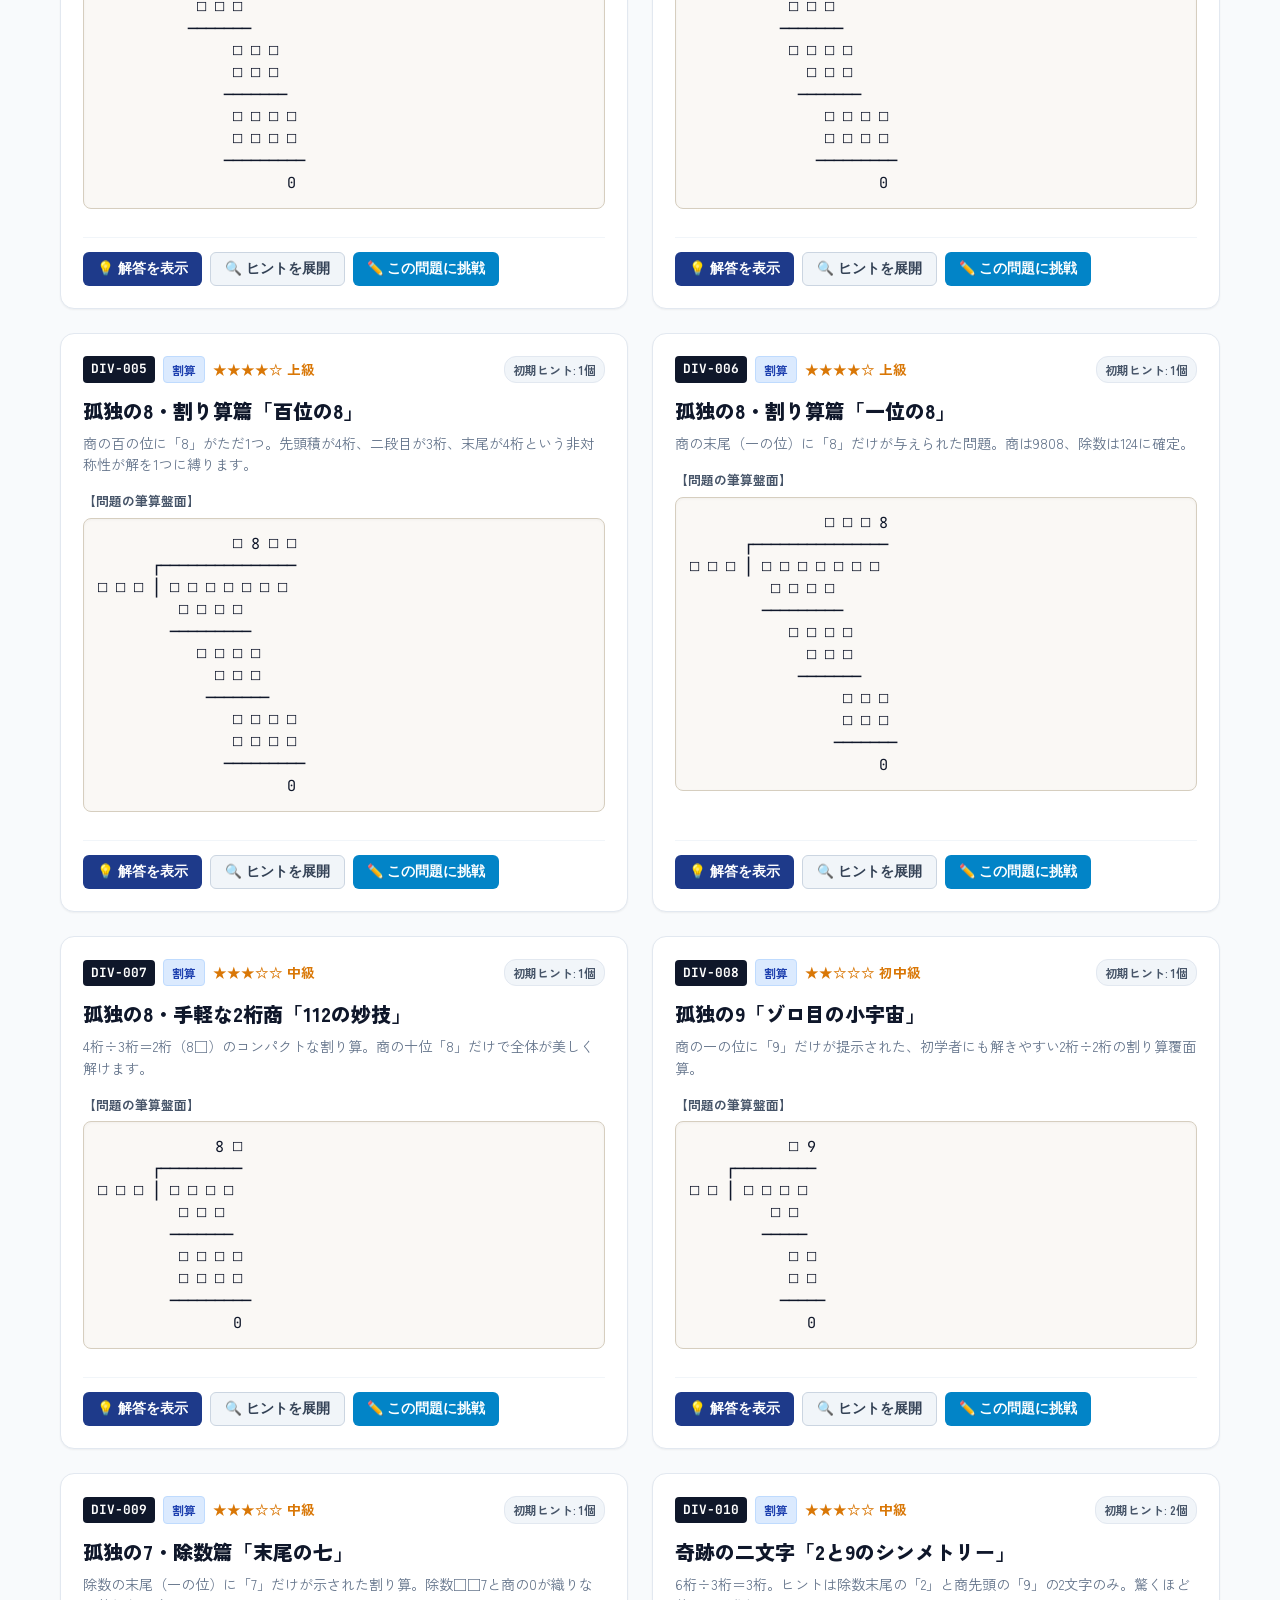
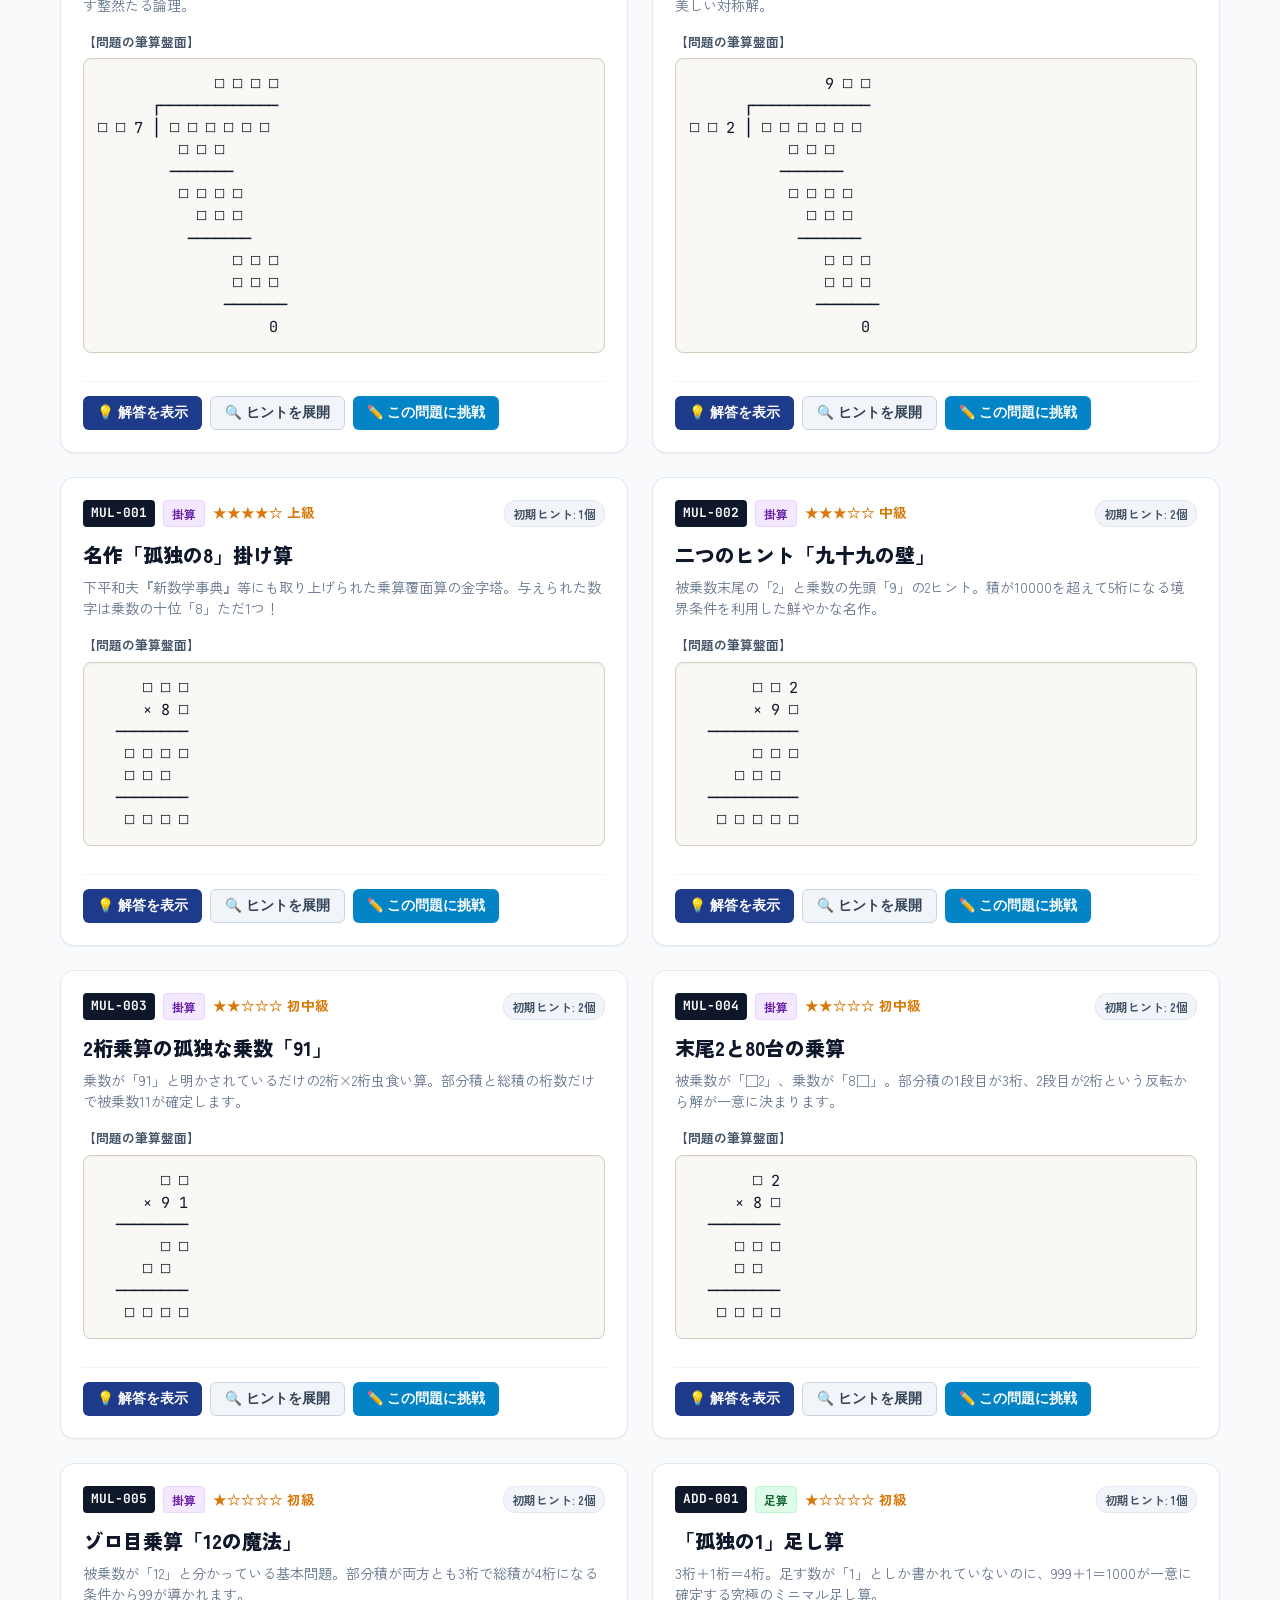
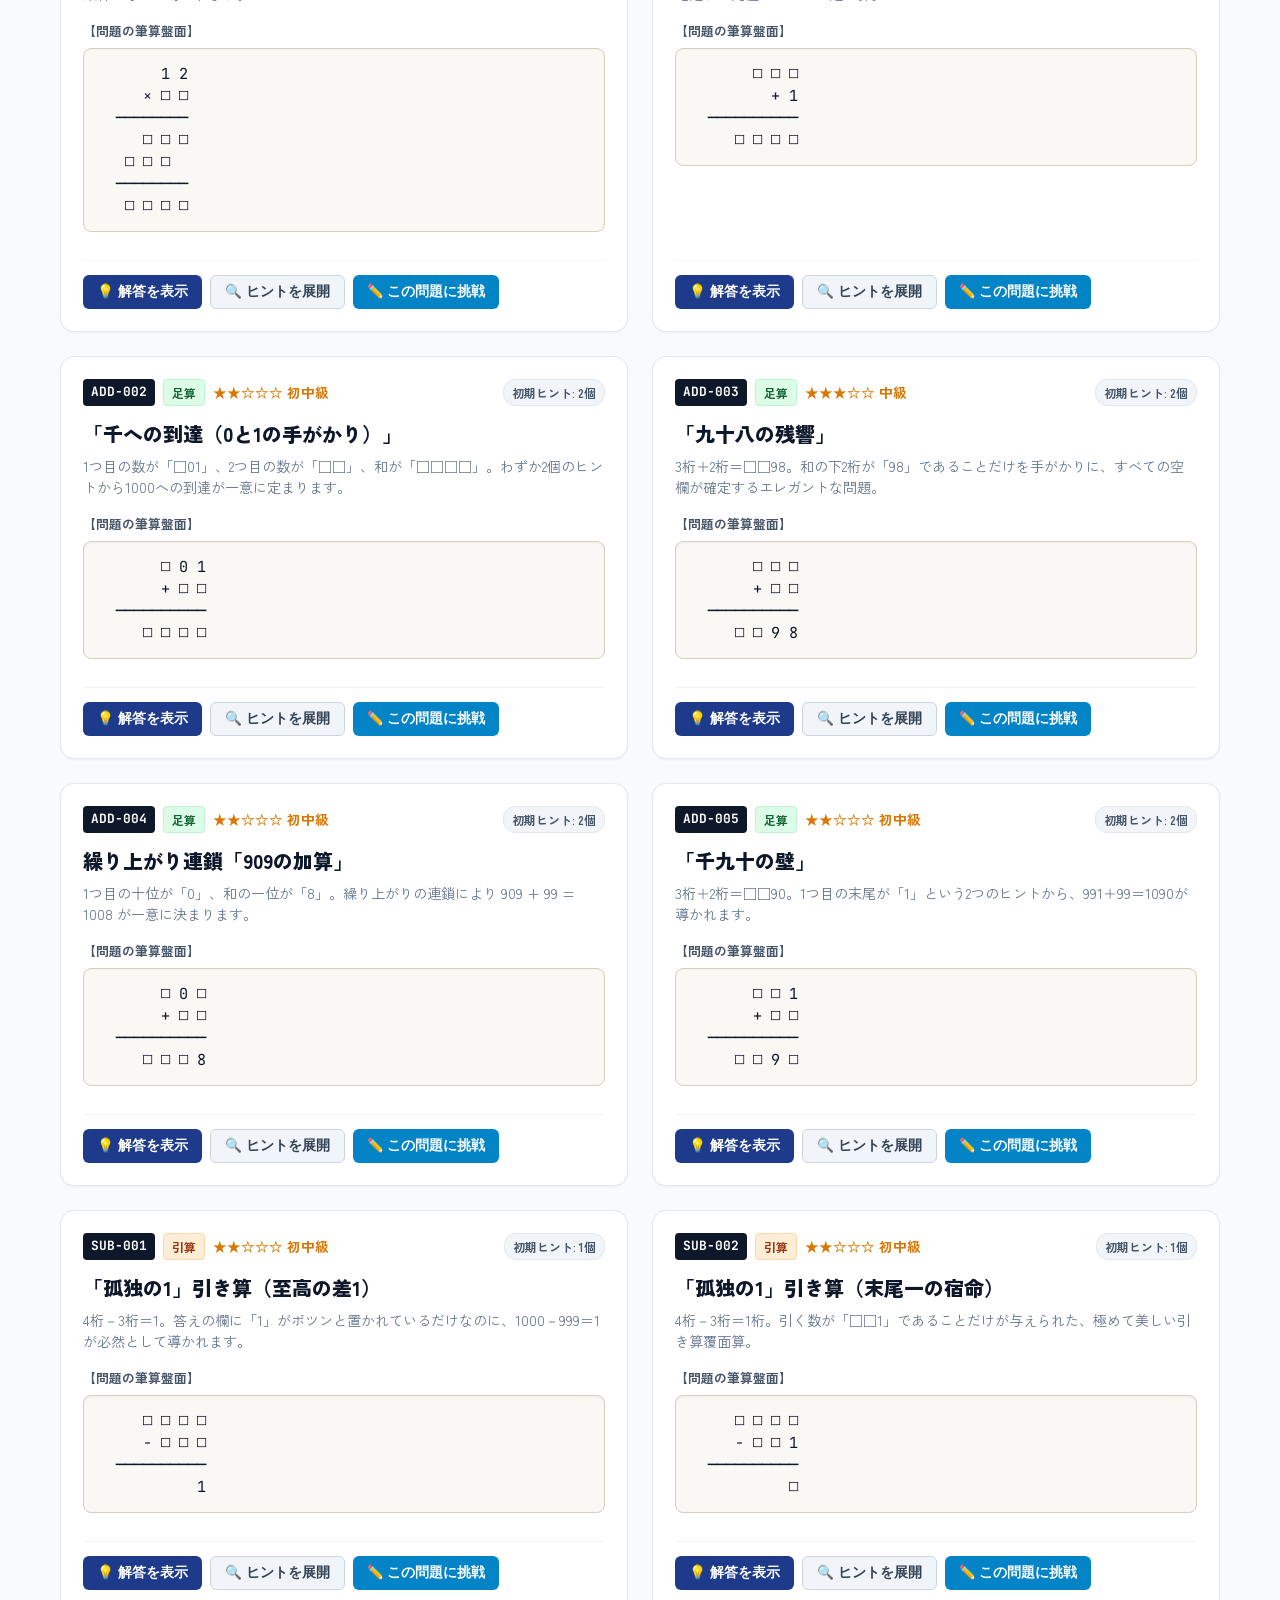
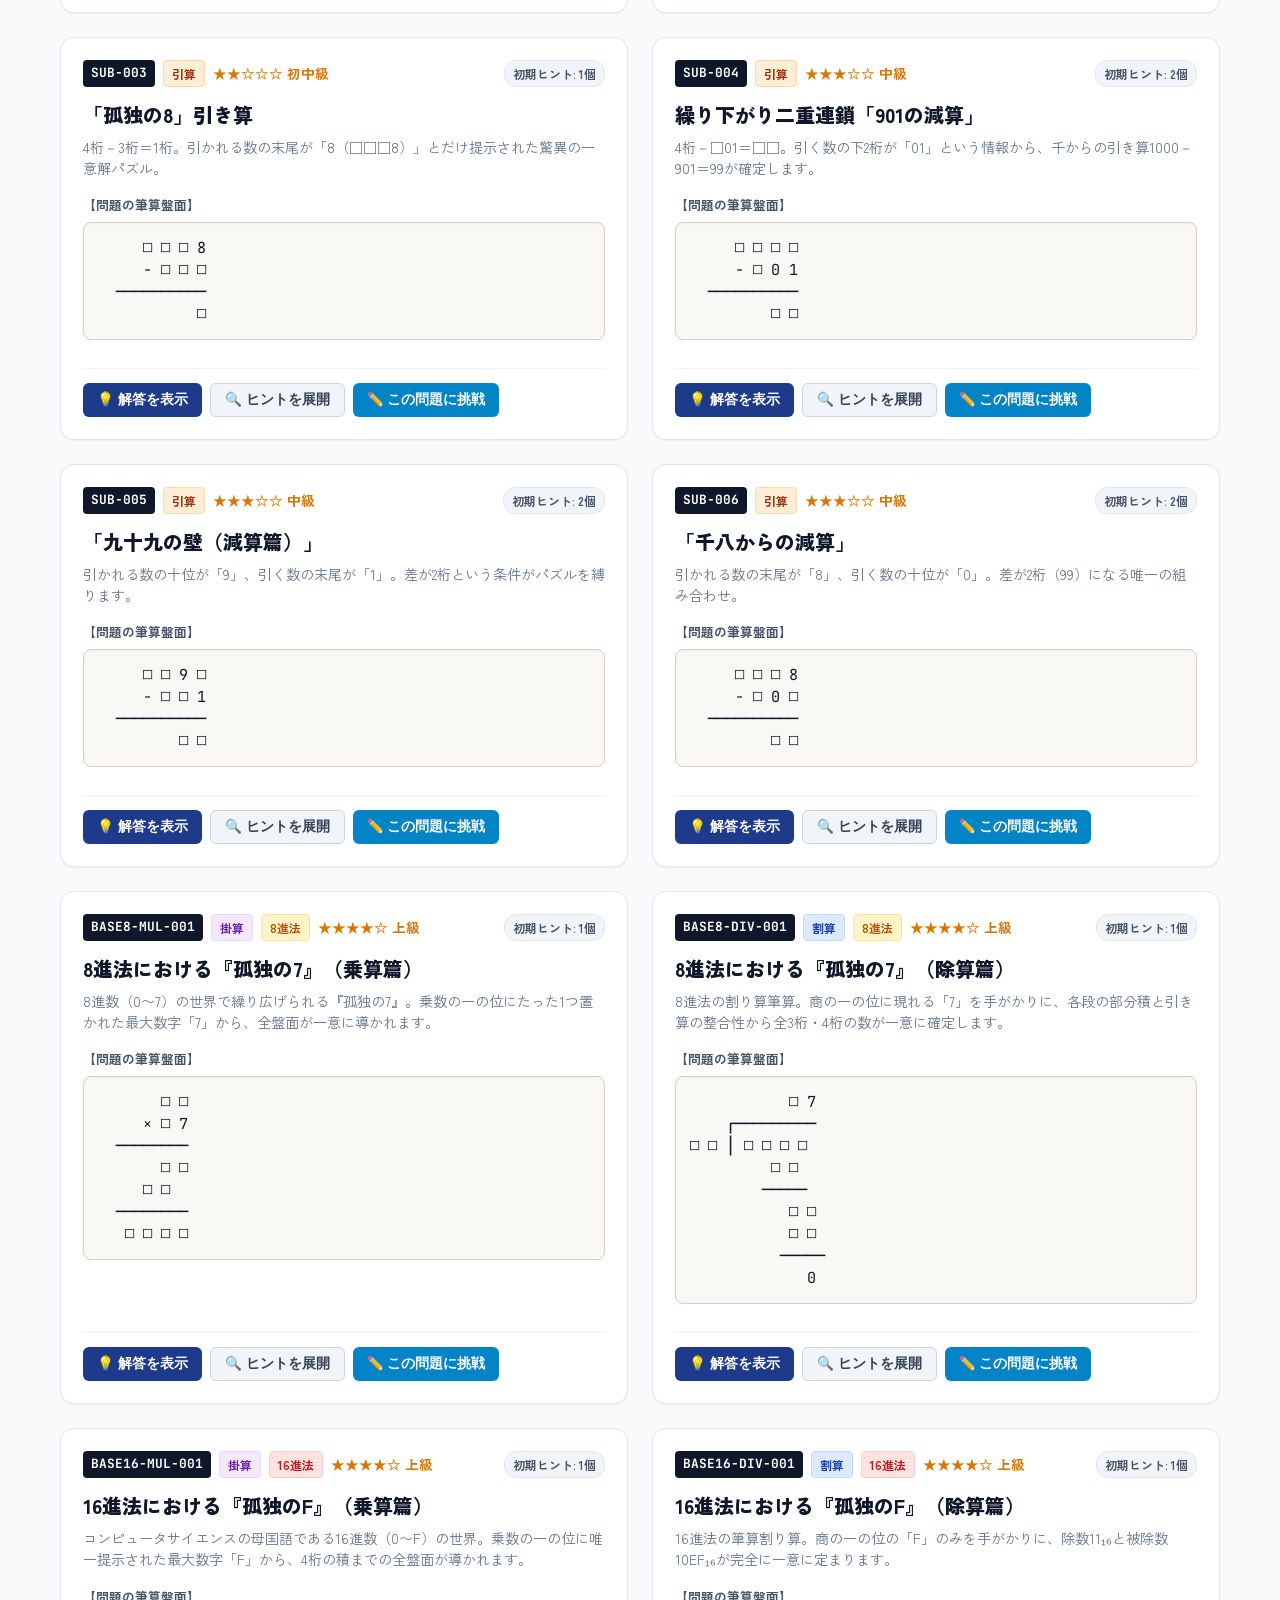
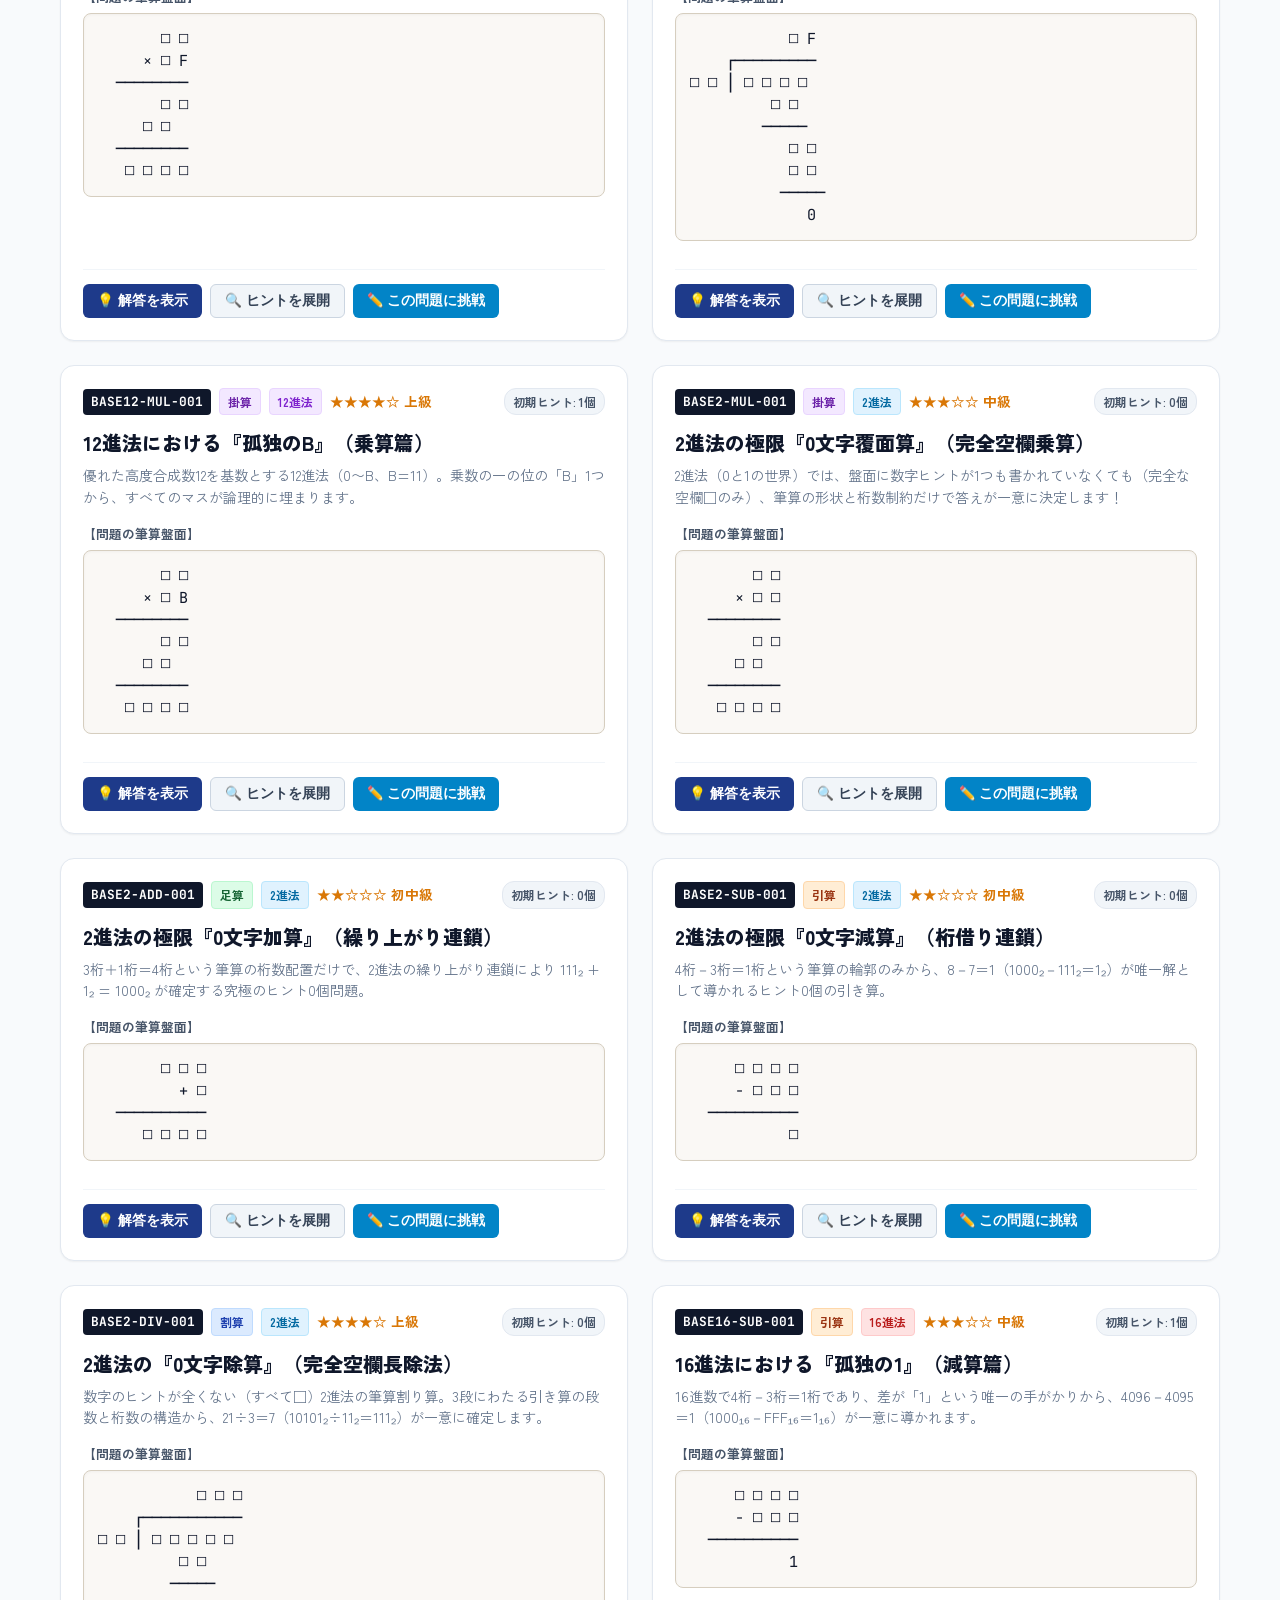
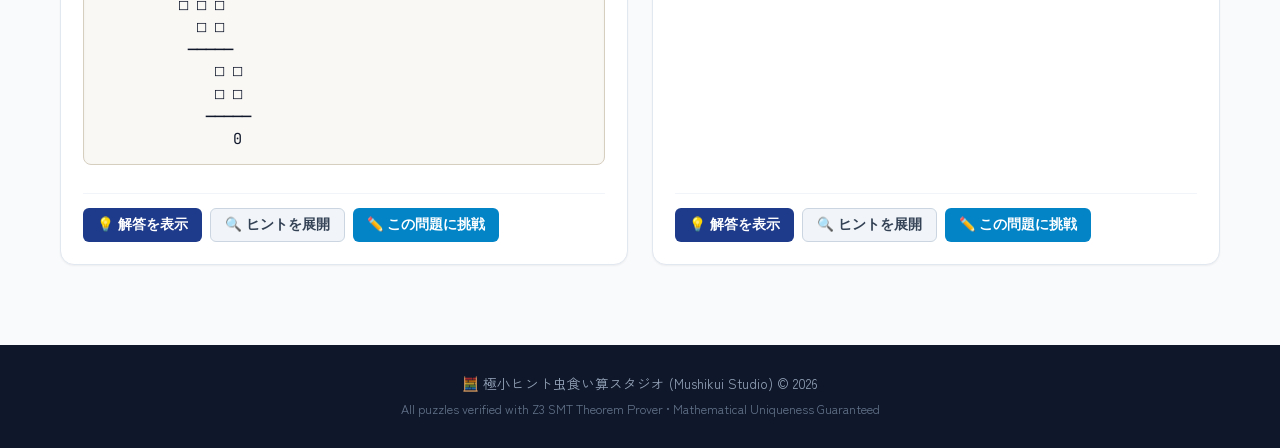
==== commit 594a7b47: "feat: expand minimal-clue engine to N-radix bases (Base 2, 8, 12, 16) with 10 new verified puzzles" ====
--- a/web/index.html
+++ b/web/index.html
@@ -55,13 +55,25 @@
       <!-- Filter Controls -->
       <div class="filter-card">
         <div class="filter-group">
+          <label>基数 (進法):</label>
+          <div class="btn-group" id="filter-base">
+            <button class="f-btn active" onclick="setBaseFilter('all', this)">すべて (36)</button>
+            <button class="f-btn" onclick="setBaseFilter('10', this)">10進法 (26)</button>
+            <button class="f-btn" onclick="setBaseFilter('2', this)">2進法 (4)</button>
+            <button class="f-btn" onclick="setBaseFilter('8', this)">8進法 (2)</button>
+            <button class="f-btn" onclick="setBaseFilter('12', this)">12進法 (1)</button>
+            <button class="f-btn" onclick="setBaseFilter('16', this)">16進法 (3)</button>
+          </div>
+        </div>
+
+        <div class="filter-group">
           <label>演算種別:</label>
           <div class="btn-group" id="filter-op">
             <button class="f-btn active" onclick="setOpFilter('all', this)">すべて</button>
-            <button class="f-btn" onclick="setOpFilter('division', this)">割算 (10)</button>
-            <button class="f-btn" onclick="setOpFilter('multiplication', this)">掛算 (5)</button>
-            <button class="f-btn" onclick="setOpFilter('addition', this)">足算 (5)</button>
-            <button class="f-btn" onclick="setOpFilter('subtraction', this)">引算 (6)</button>
+            <button class="f-btn" onclick="setOpFilter('division', this)">割算 (12)</button>
+            <button class="f-btn" onclick="setOpFilter('multiplication', this)">掛算 (9)</button>
+            <button class="f-btn" onclick="setOpFilter('addition', this)">足算 (6)</button>
+            <button class="f-btn" onclick="setOpFilter('subtraction', this)">引算 (9)</button>
           </div>
         </div>
 
@@ -69,6 +81,7 @@
           <label>ヒント数:</label>
           <div class="btn-group" id="filter-hints">
             <button class="f-btn active" onclick="setHintFilter('all', this)">すべて</button>
+            <button class="f-btn" onclick="setHintFilter('0', this)">⚡ 0ヒント (完全空欄 4問)</button>
             <button class="f-btn" onclick="setHintFilter('1', this)">🌟 孤独のn (ヒント1個)</button>
             <button class="f-btn" onclick="setHintFilter('2', this)">ヒント2個</button>
           </div>
@@ -113,6 +126,7 @@
             </div>
             <div class="player-header-meta">
               <span id="player-p-op" class="op-tag">割算</span>
+              <span id="player-p-base" class="base-tag" style="display: none;">10進法</span>
               <span id="player-p-diff" class="diff-tag">★★★★★</span>
               <span id="player-p-hints" class="hint-tag">初期ヒント: 1個</span>
             </div>
@@ -120,7 +134,7 @@
 
           <div class="interactive-stage">
             <div class="stage-instructions">
-              💡 <strong>操作方法</strong>: 盤面の空欄（<code>□</code>）をクリックして半角数字（0〜9）を入力してください。すべて埋めたら「答え合わせ」ボタンを押して正解を判定できます。
+              💡 <strong>操作方法</strong>: 盤面の空欄（<code>□</code>）をクリックして半角数字または英字（0〜9, A〜F）を入力してください。すべて埋めたら「答え合わせ」ボタンを押して正解を判定できます。
             </div>
 
             <div class="board-interactive-container">
--- a/web/style.css
+++ b/web/style.css
@@ -312,6 +312,20 @@
 .op-addition { background: #dcfce7; color: #166534; border: 1px solid #bbf7d0; }
 .op-subtraction { background: #ffedd5; color: #9a3412; border: 1px solid #fed7aa; }
 
+.base-tag {
+  font-size: 0.75rem;
+  padding: 3px 8px;
+  border-radius: 4px;
+  font-weight: 700;
+  background: #fef3c7;
+  color: #92400e;
+  border: 1px solid #fde68a;
+}
+.base-tag-2 { background: #e0f2fe; color: #0369a1; border: 1px solid #bae6fd; }
+.base-tag-8 { background: #fef3c7; color: #b45309; border: 1px solid #fde68a; }
+.base-tag-12 { background: #f3e8ff; color: #7e22ce; border: 1px solid #e9d5ff; }
+.base-tag-16 { background: #fee2e2; color: #b91c1c; border: 1px solid #fecaca; }
+
 .diff-tag {
   color: var(--accent-gold);
   font-weight: 700;
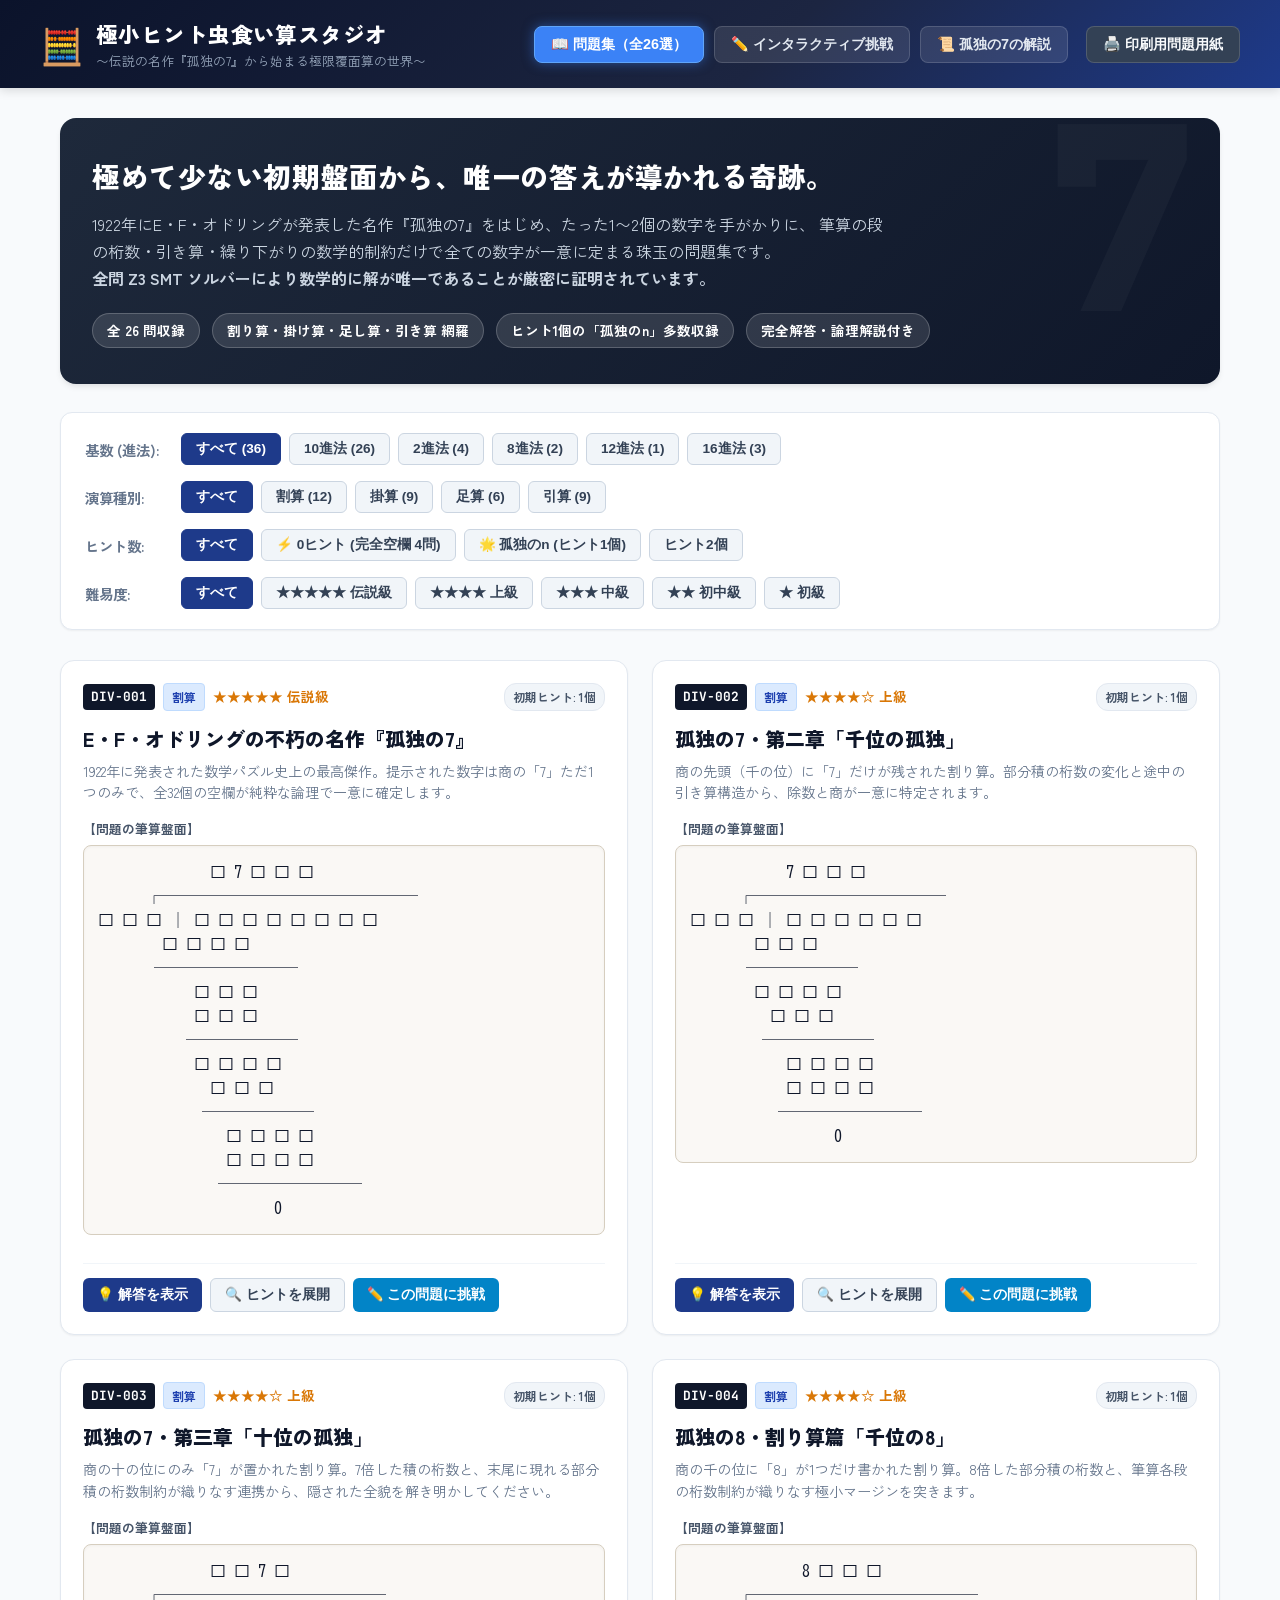
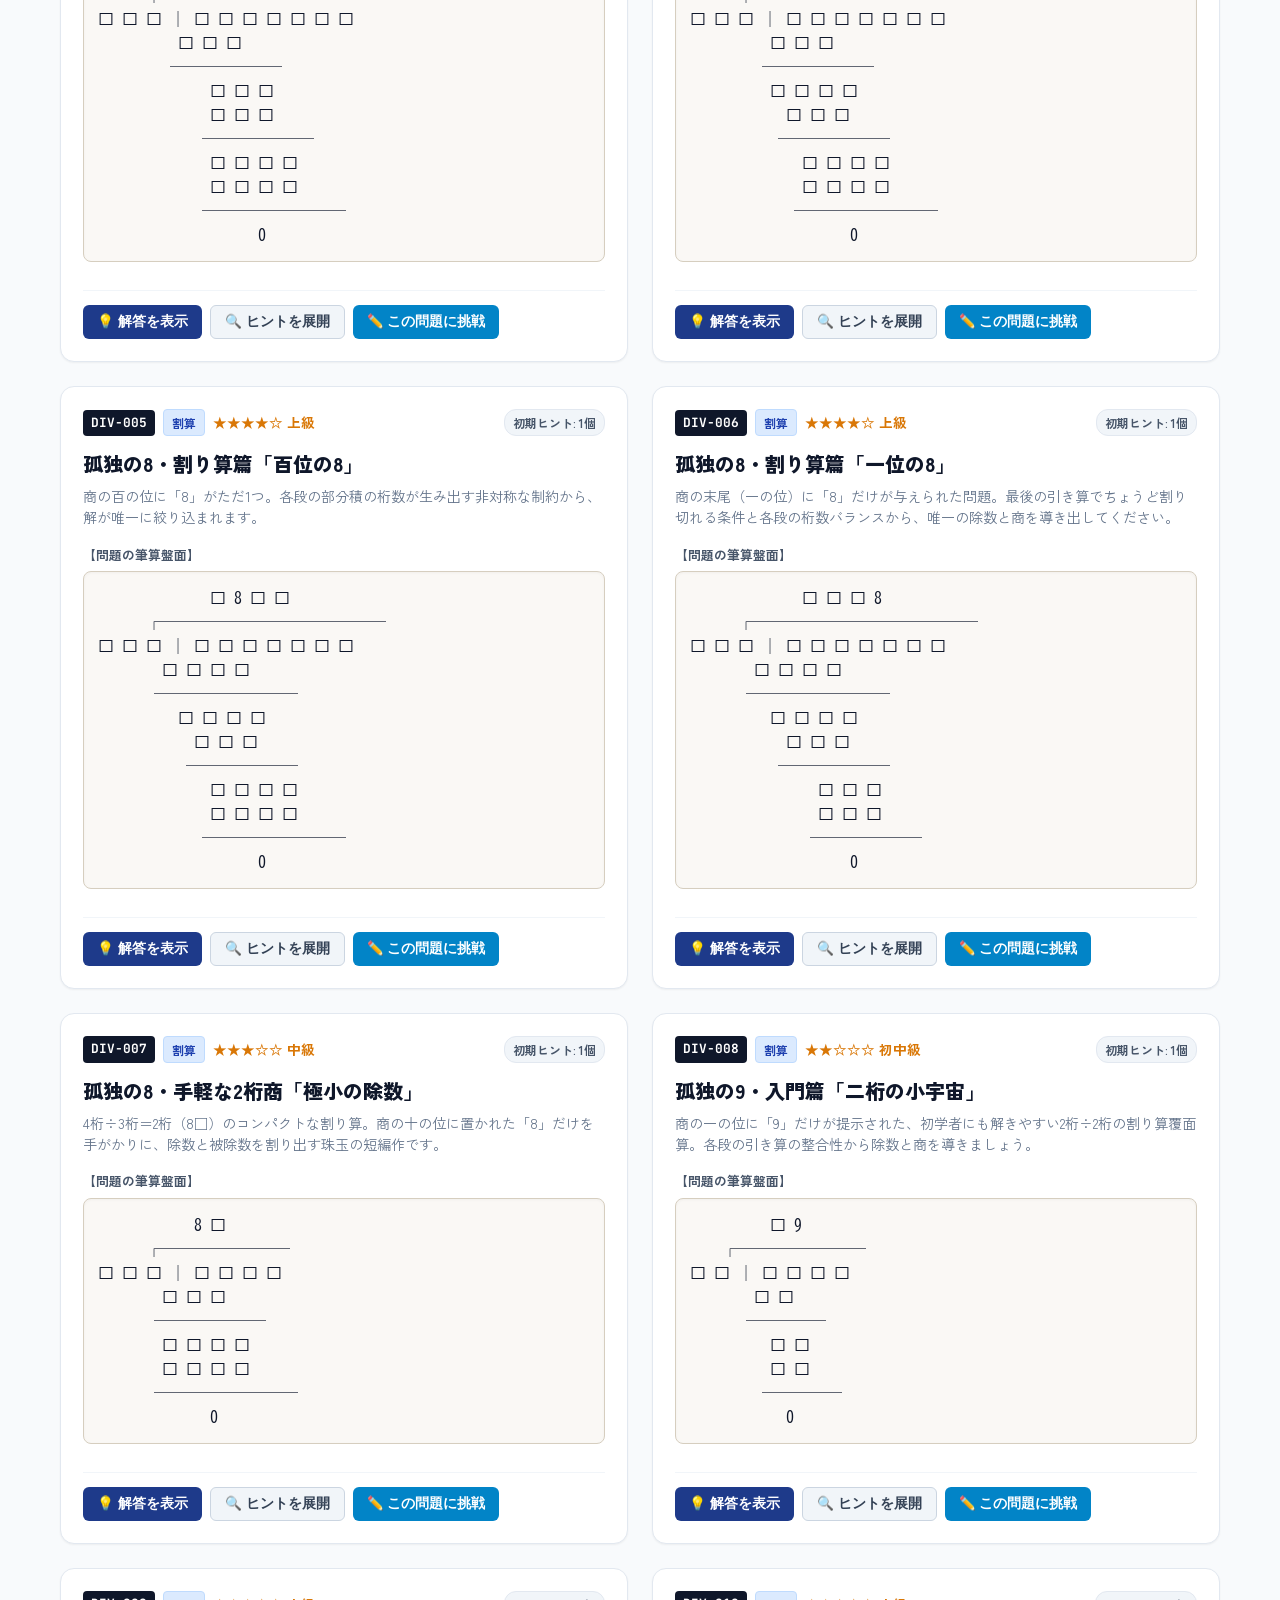
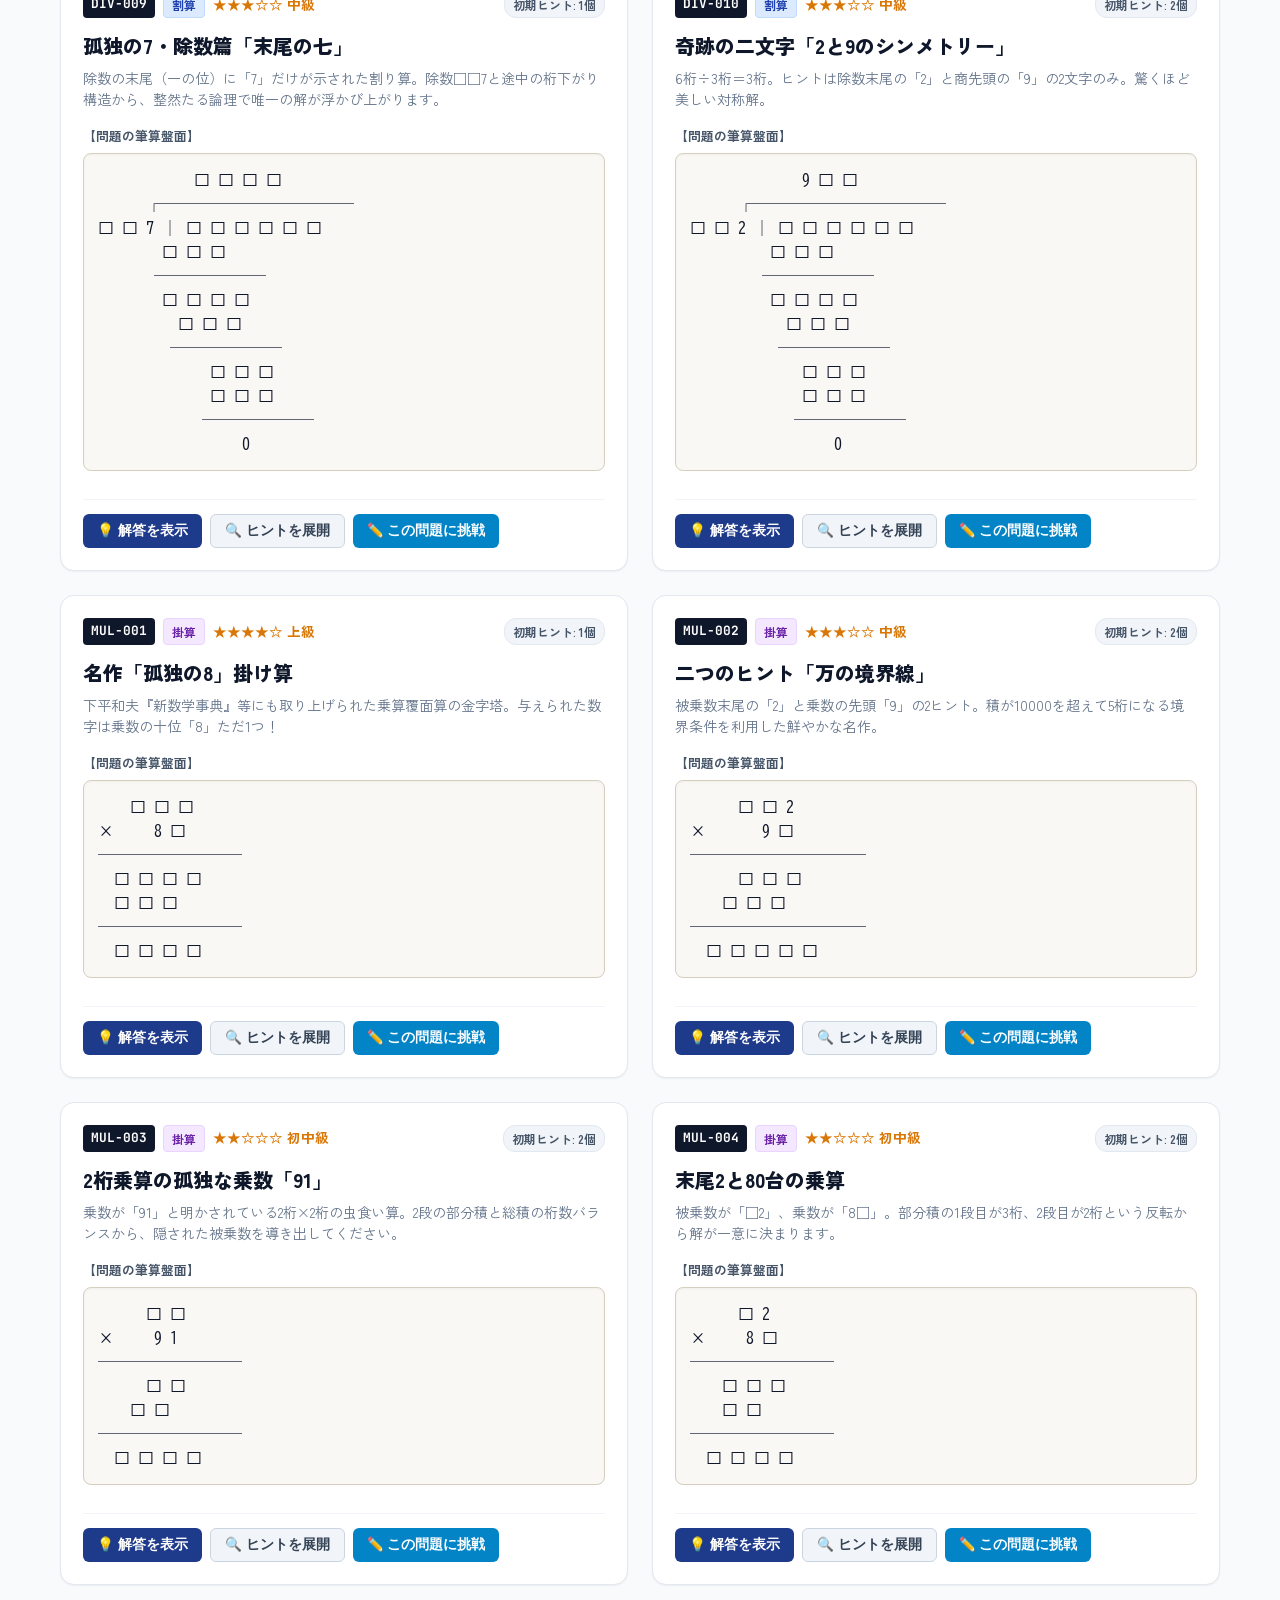
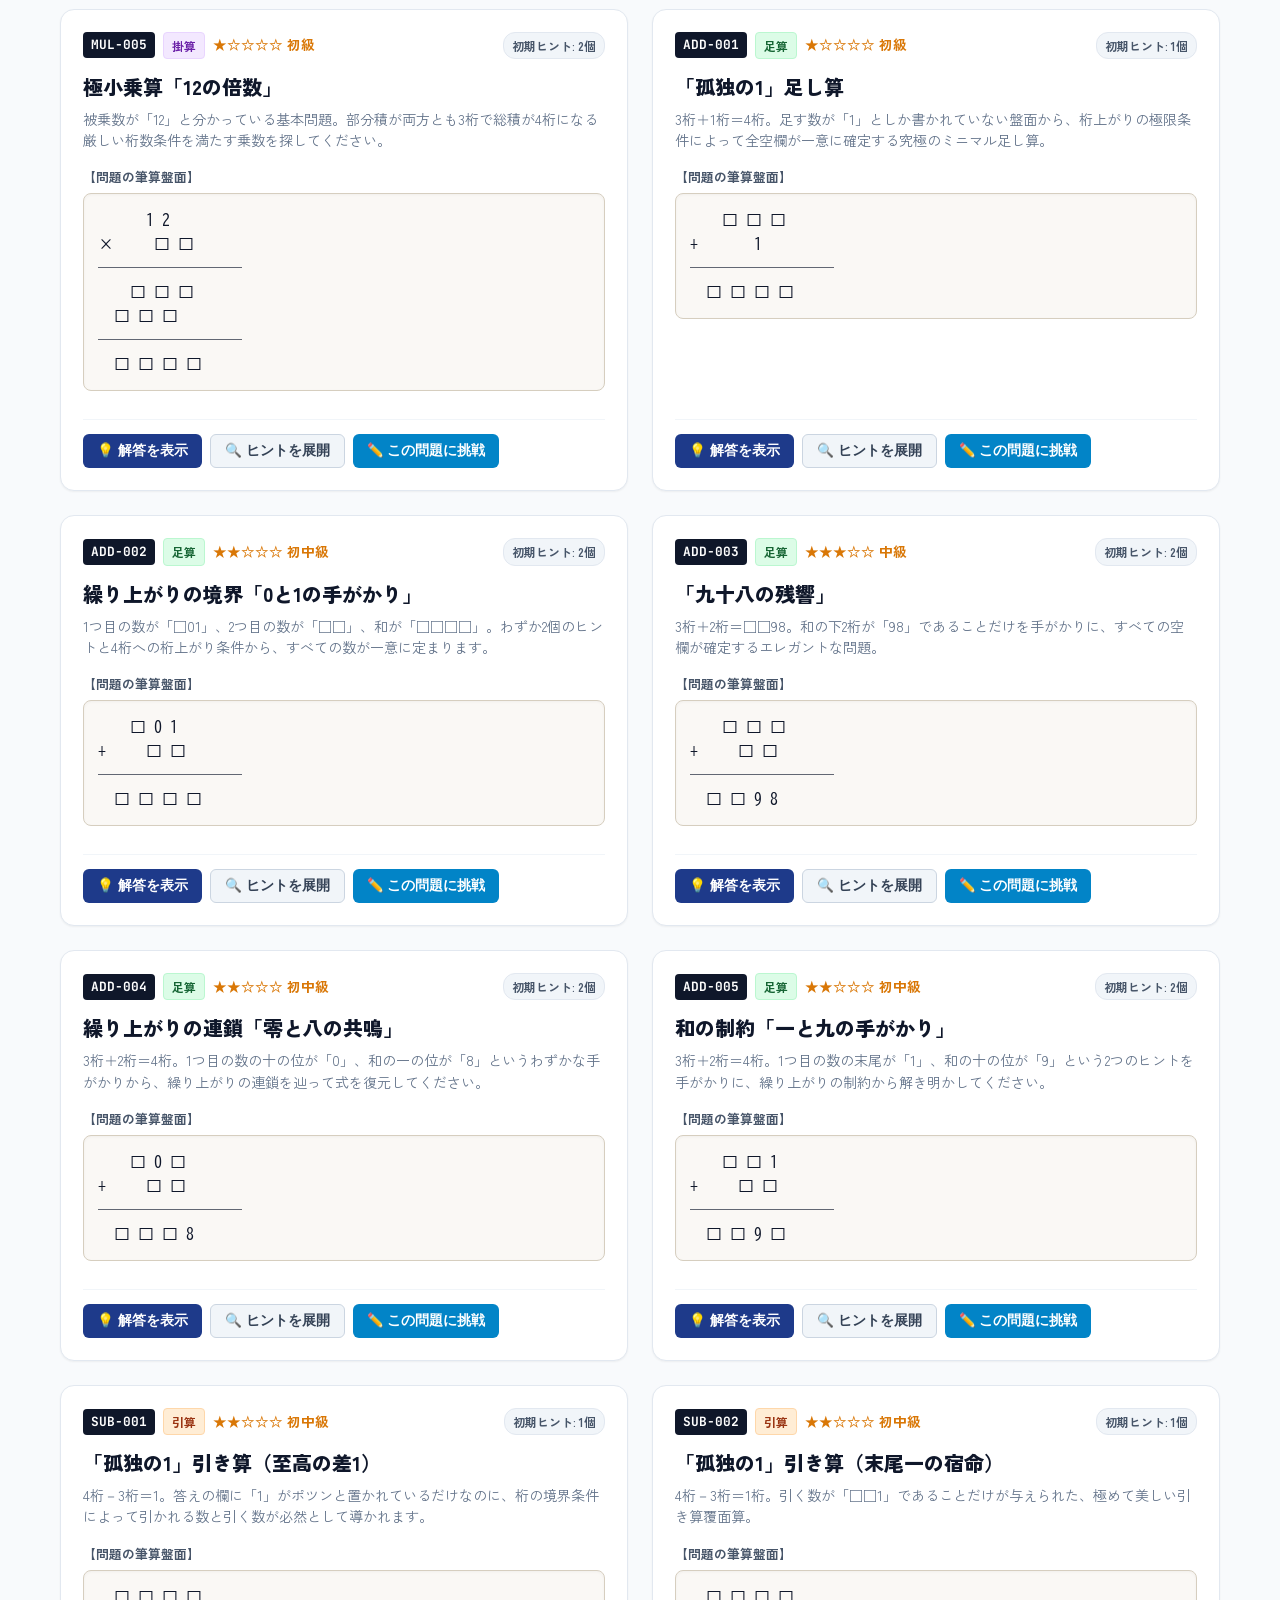
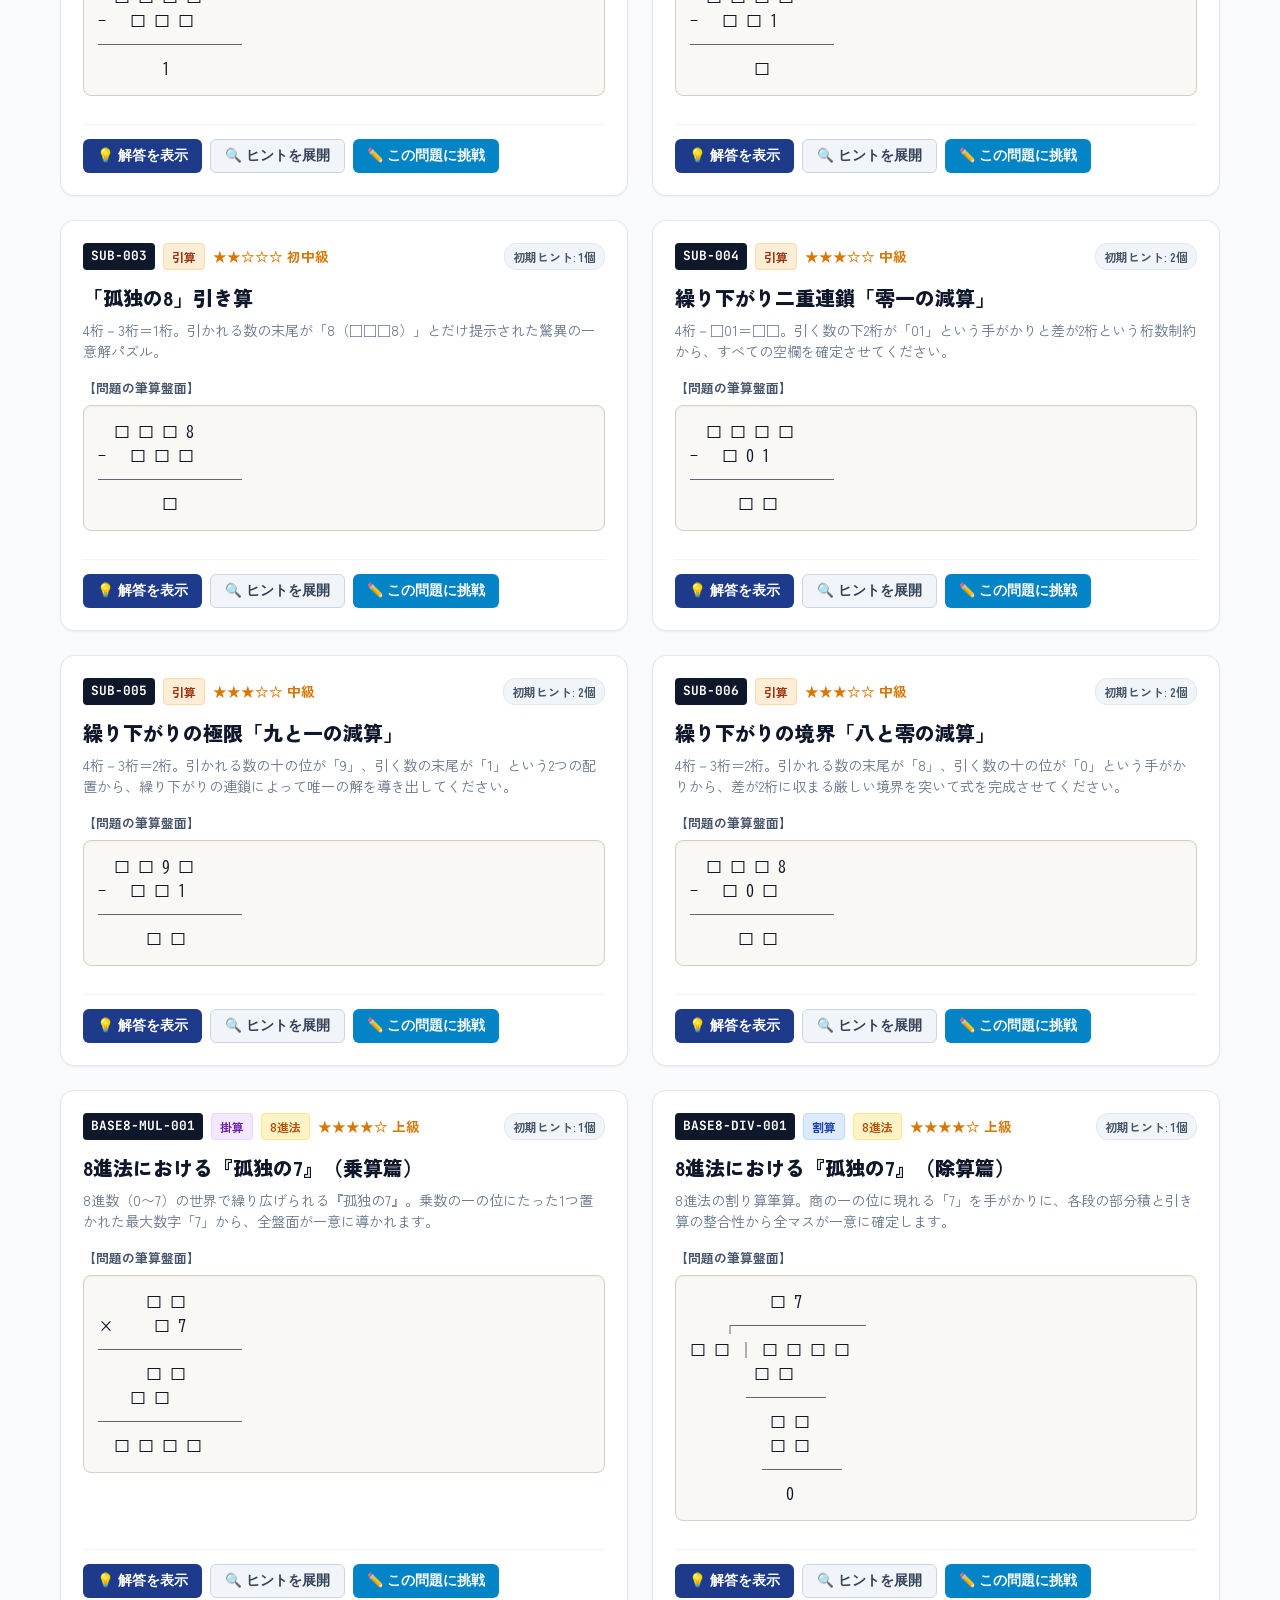
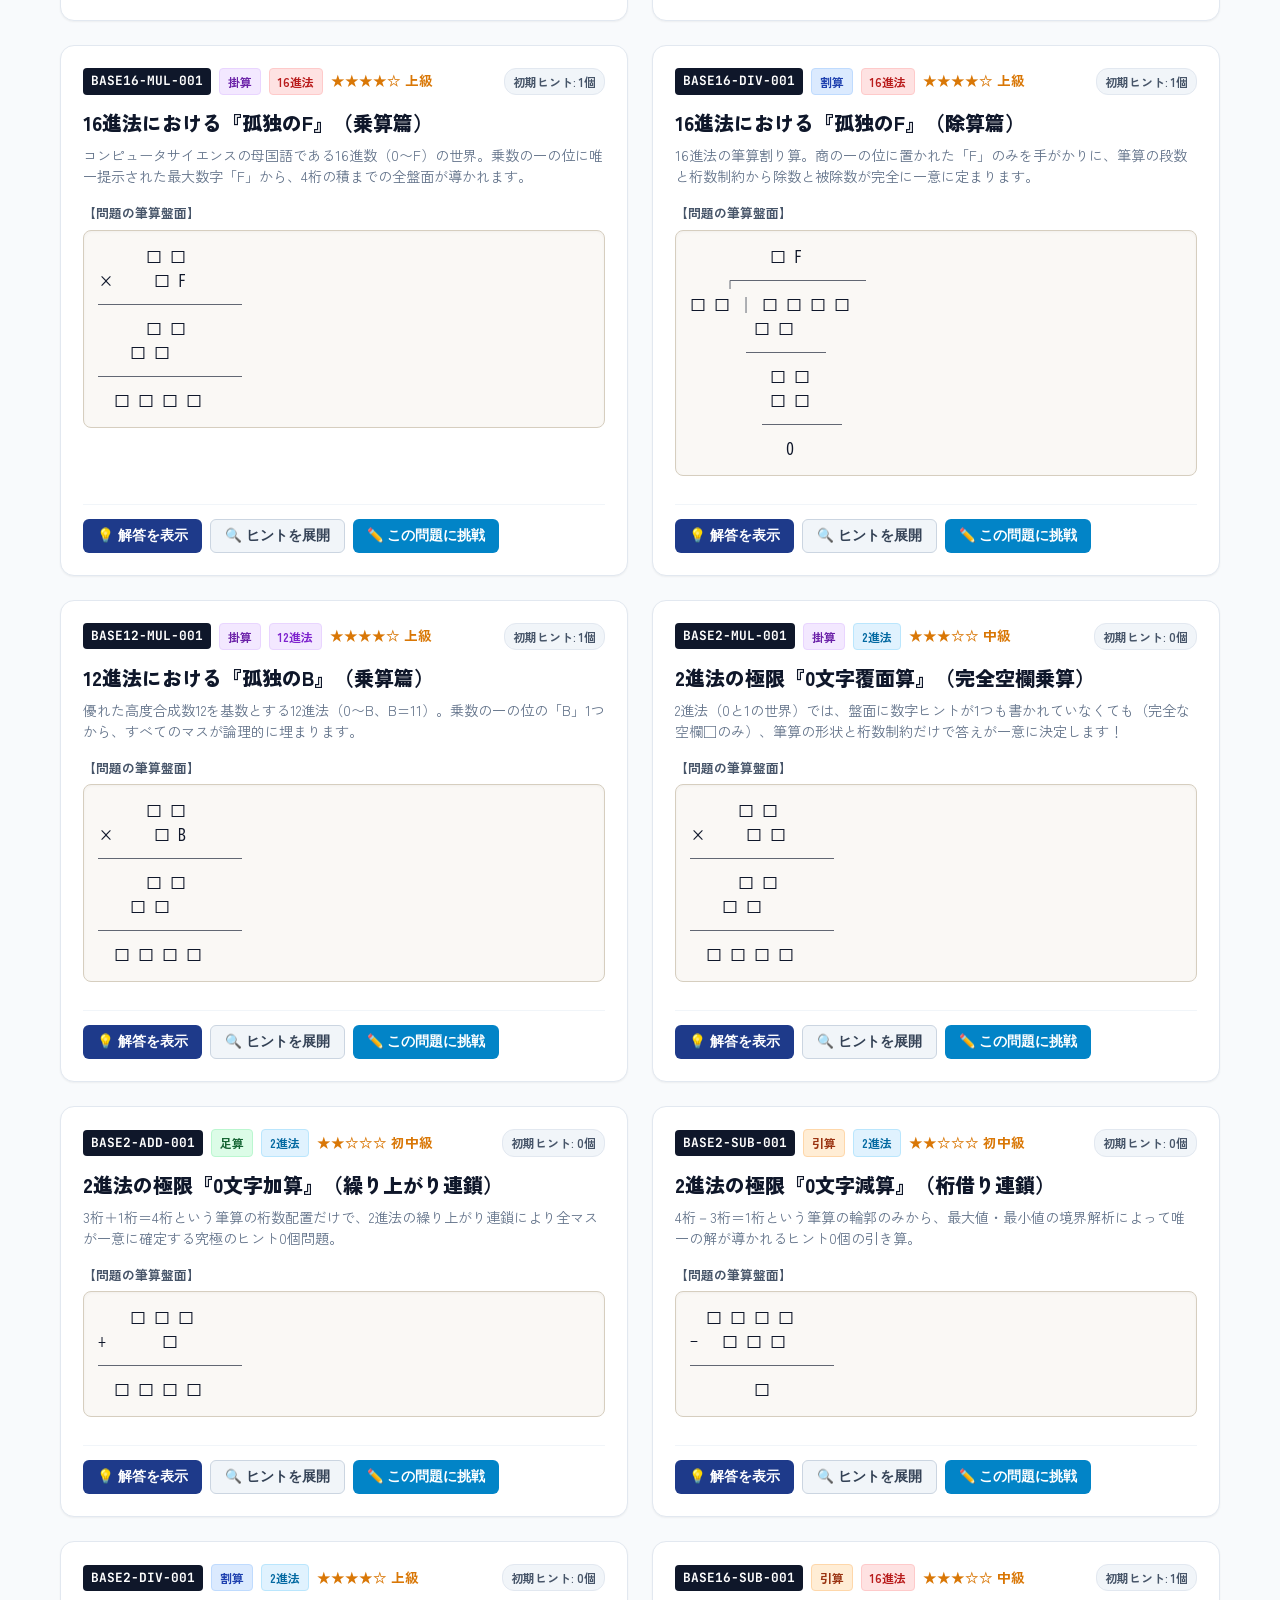
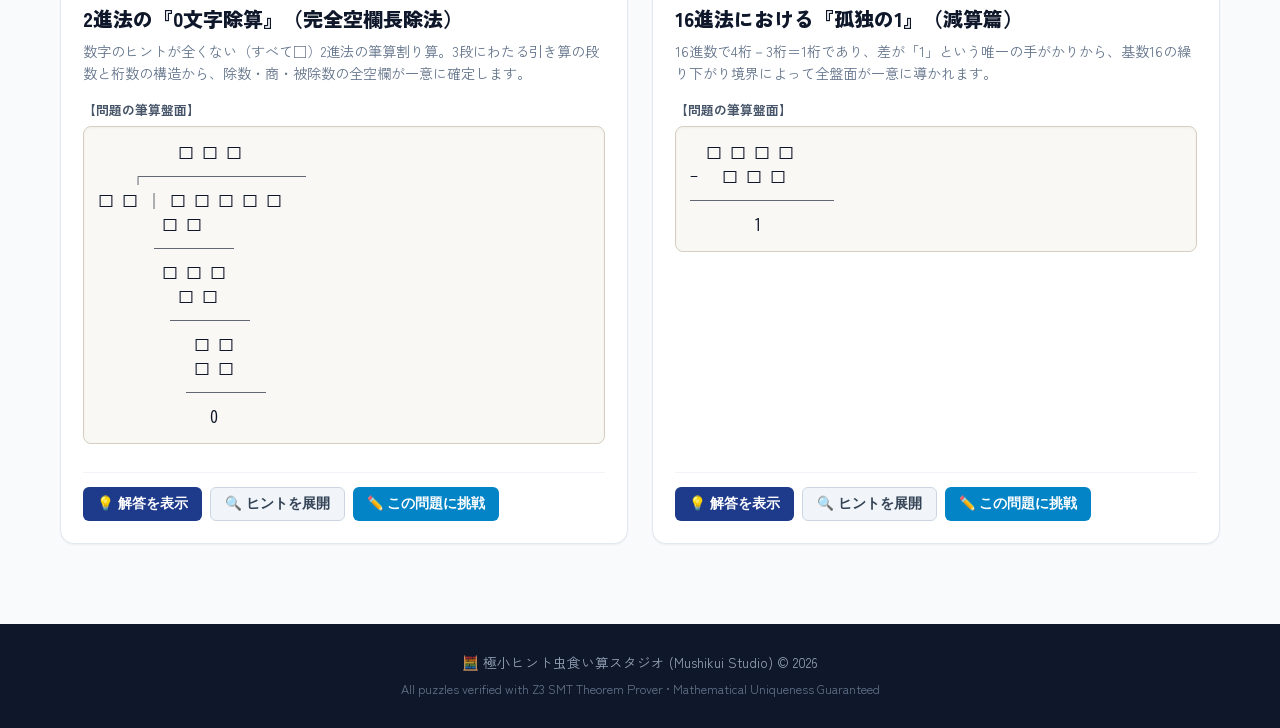
==== commit 84efaeca: "fix: resolve vertical arithmetic layout misalignment and font fallback" ====
--- a/web/index.html
+++ b/web/index.html
@@ -7,7 +7,7 @@
   <link rel="stylesheet" href="style.css">
   <link rel="preconnect" href="https://fonts.googleapis.com">
   <link rel="preconnect" href="https://fonts.gstatic.com" crossorigin>
-  <link href="https://fonts.googleapis.com/css2?family=BIZ+UDPGothic:wght@400;700&family=JetBrains+Mono:wght@400;600;700&family=Zen+Kaku+Gothic+New:wght@400;600;700;800&display=swap" rel="stylesheet">
+  <link href="https://fonts.googleapis.com/css2?family=BIZ+UDGothic:wght@400;700&family=JetBrains+Mono:wght@400;600;700&family=Zen+Kaku+Gothic+New:wght@400;600;700;800&display=swap" rel="stylesheet">
 </head>
 <body>
 
@@ -185,21 +185,21 @@
           <div class="diagram-showcase">
             <h4>【原題の盤面】</h4>
             <pre class="ascii-art">
-               □ ７ □ □ □
-      ┌─────────────────
+              □ 7 □ □ □
+      ┌────────────────
 □ □ □ │ □ □ □ □ □ □ □ □
-         □ □ □ □
-        ─────────
-             □ □ □
-             □ □ □
-            ───────
-             □ □ □ □
-               □ □ □
-              ───────
-                 □ □ □ □
-                 □ □ □ □
-                ─────────
-                       ０
+        □ □ □ □
+       ─────────
+            □ □ □
+            □ □ □
+           ───────
+            □ □ □ □
+              □ □ □
+             ───────
+                □ □ □ □
+                □ □ □ □
+               ─────────
+                      0
             </pre>
           </div>
 
--- a/web/style.css
+++ b/web/style.css
@@ -385,9 +385,11 @@
   border: 1.5px solid var(--border-board);
   border-radius: 8px;
   padding: 14px;
-  font-family: 'JetBrains Mono', 'Courier New', monospace;
-  font-size: 0.95rem;
-  line-height: 1.45;
+  font-family: 'BIZ UDGothic', 'Noto Sans Mono CJK JP', 'Meiryo', 'MS Gothic', 'JetBrains Mono', 'Courier New', monospace;
+  font-size: 1rem;
+  line-height: 1.5;
+  letter-spacing: 0;
+  font-variant-east-asian: tabular-nums;
   white-space: pre;
   overflow-x: auto;
   box-shadow: inset 0 1px 3px rgba(0, 0, 0, 0.04);
@@ -624,7 +626,7 @@
   border: 2px solid var(--border-board);
   border-radius: 12px;
   padding: 24px;
-  font-family: 'JetBrains Mono', monospace;
+  font-family: 'BIZ UDGothic', 'JetBrains Mono', monospace;
   box-shadow: var(--shadow-sm);
   display: inline-block;
   user-select: none;
@@ -674,7 +676,7 @@
   width: 100%;
   height: 100%;
   text-align: center;
-  font-family: 'JetBrains Mono', monospace;
+  font-family: 'BIZ UDGothic', 'JetBrains Mono', monospace;
   font-size: 1.15rem;
   font-weight: 700;
   border: 2px dashed #94a3b8;
@@ -821,9 +823,11 @@
 }
 
 pre.ascii-art {
-  font-family: 'JetBrains Mono', monospace;
+  font-family: 'BIZ UDGothic', 'Noto Sans Mono CJK JP', 'Meiryo', 'MS Gothic', 'JetBrains Mono', 'Courier New', monospace;
   font-size: 1.05rem;
-  line-height: 1.45;
+  line-height: 1.5;
+  letter-spacing: 0;
+  font-variant-east-asian: tabular-nums;
 }
 
 .logic-steps {
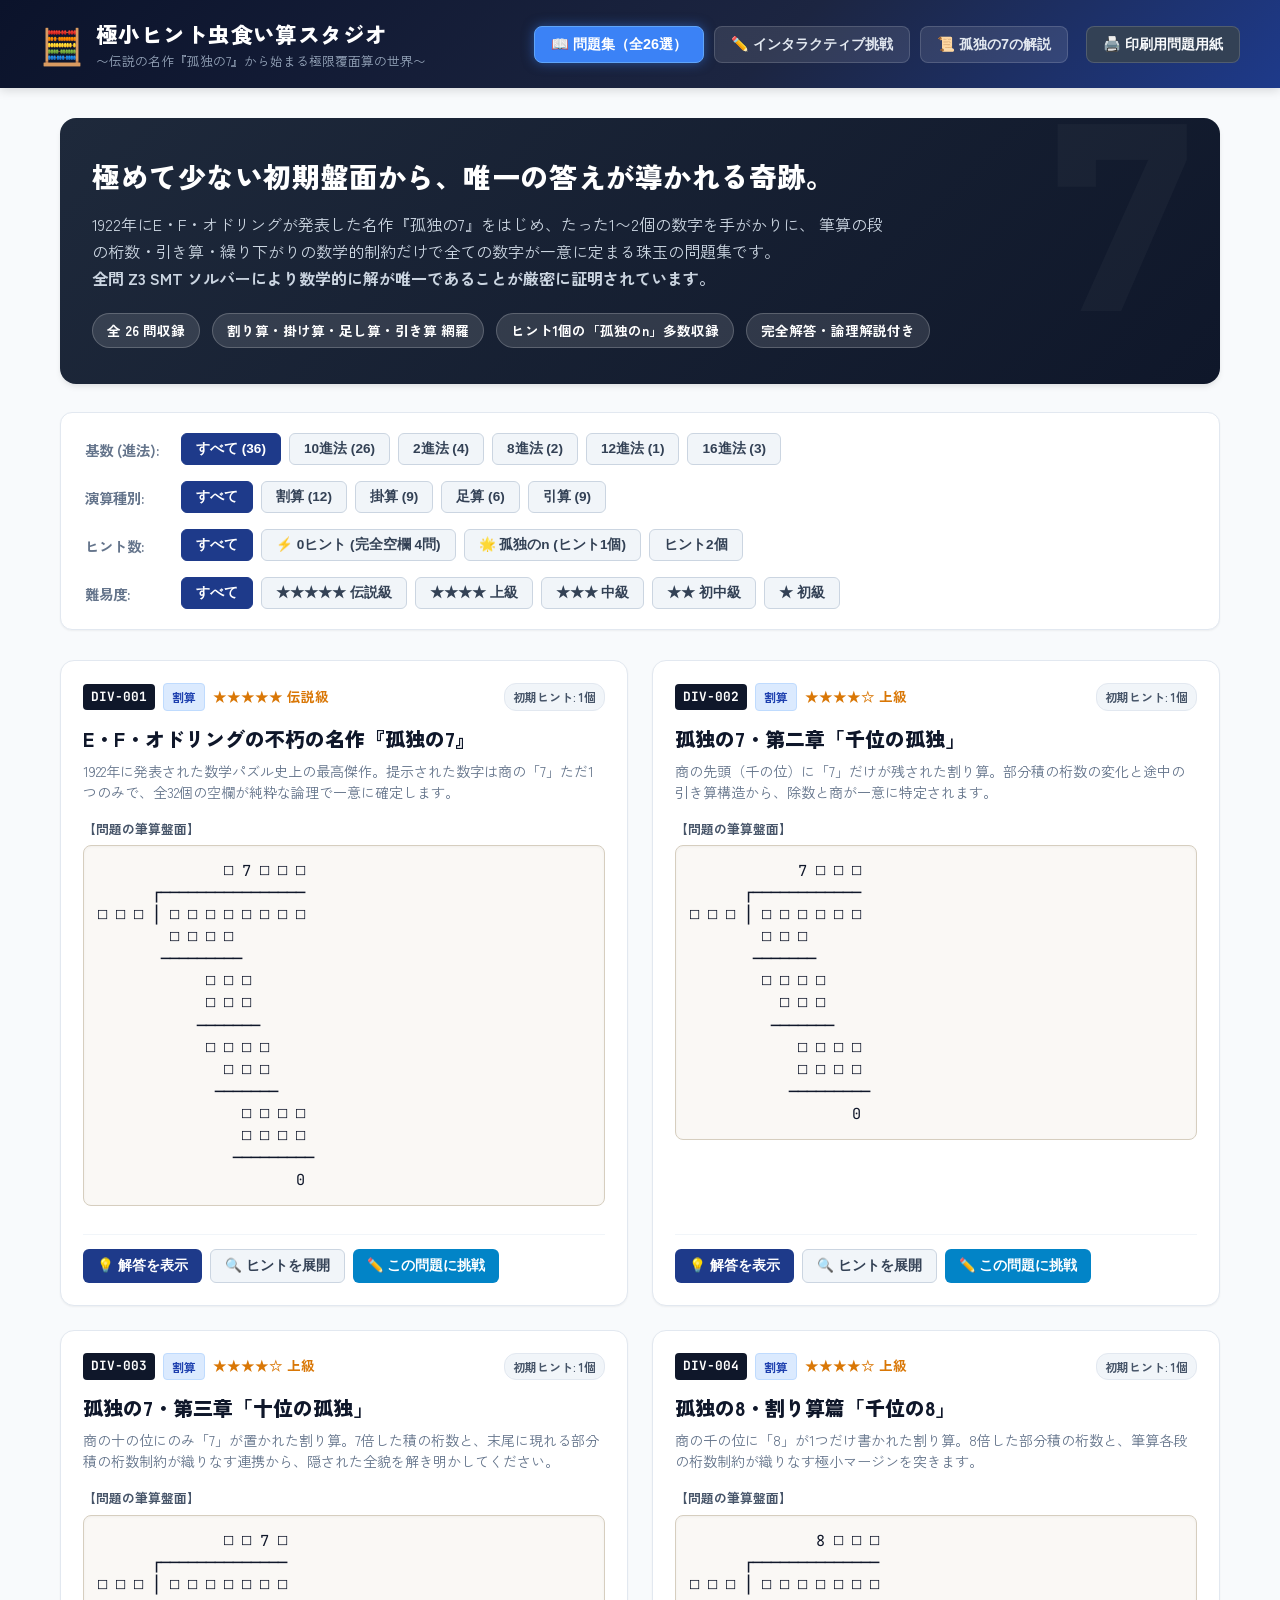
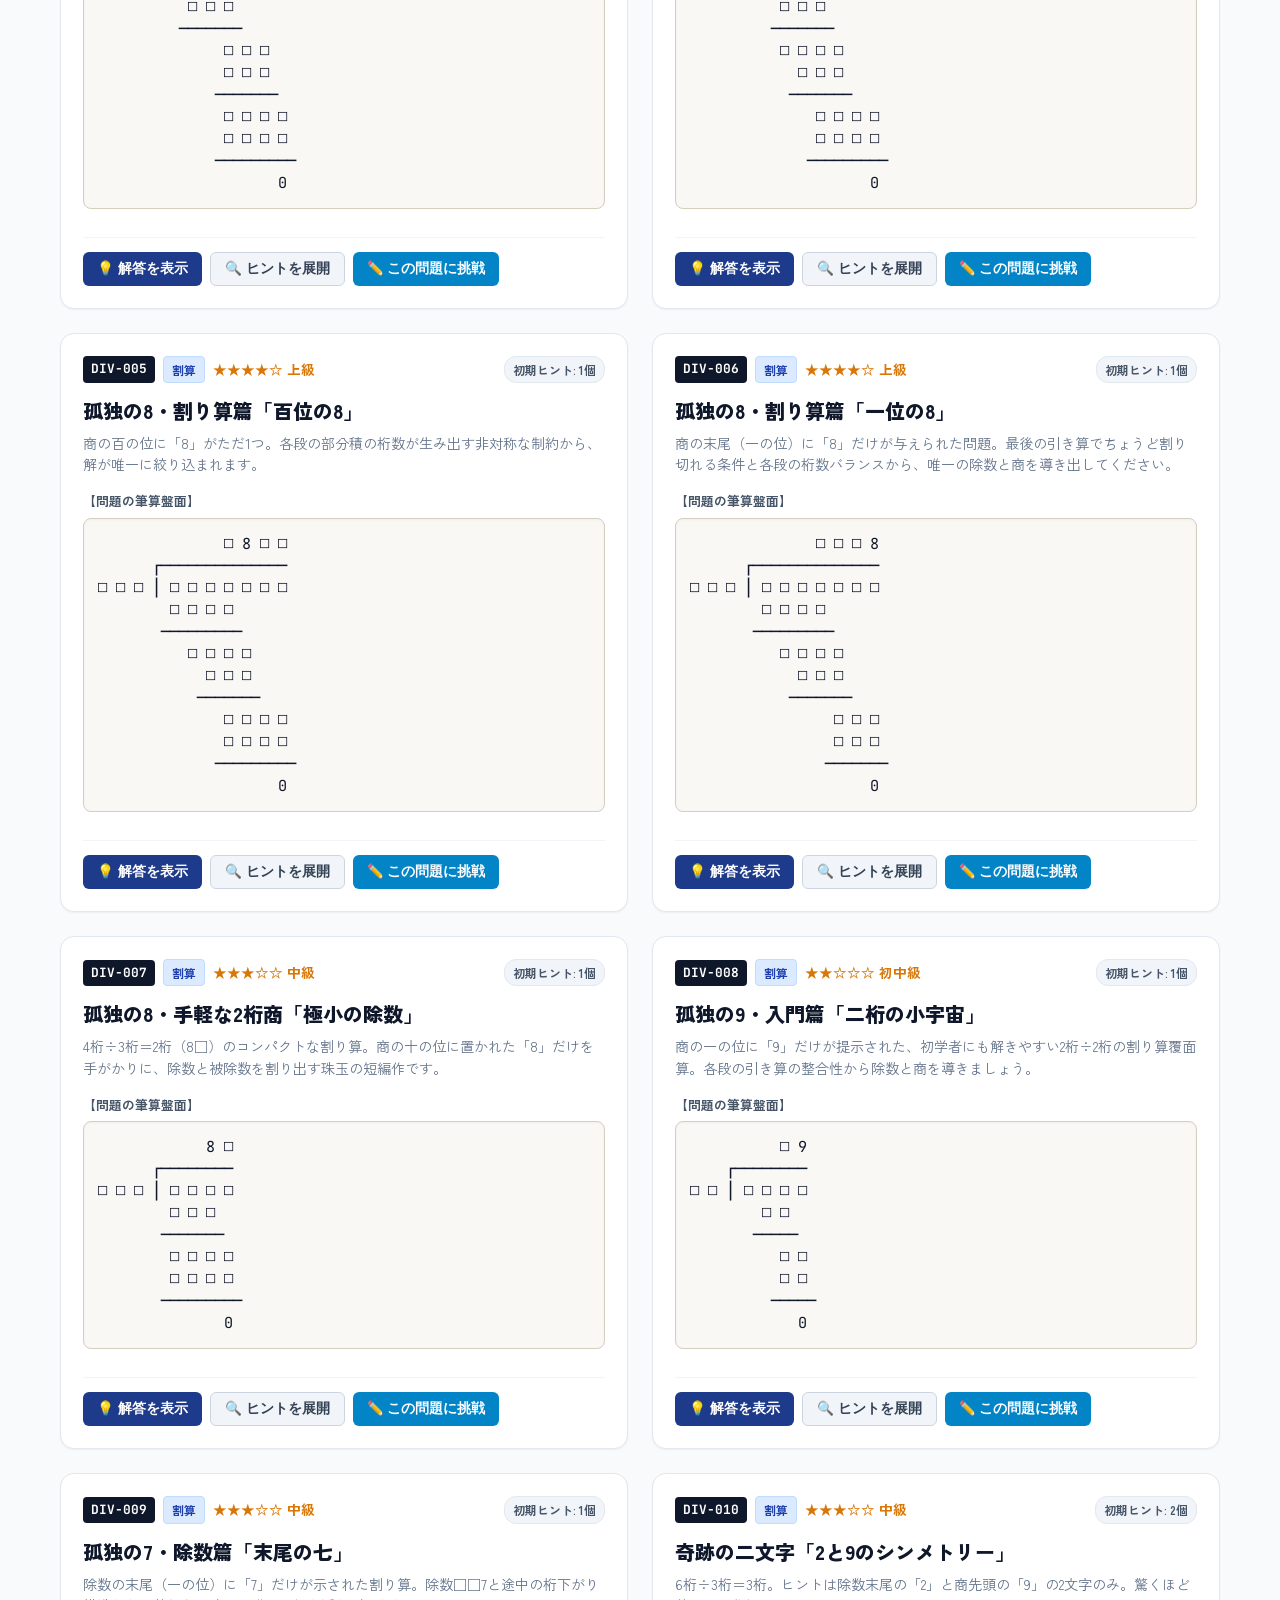
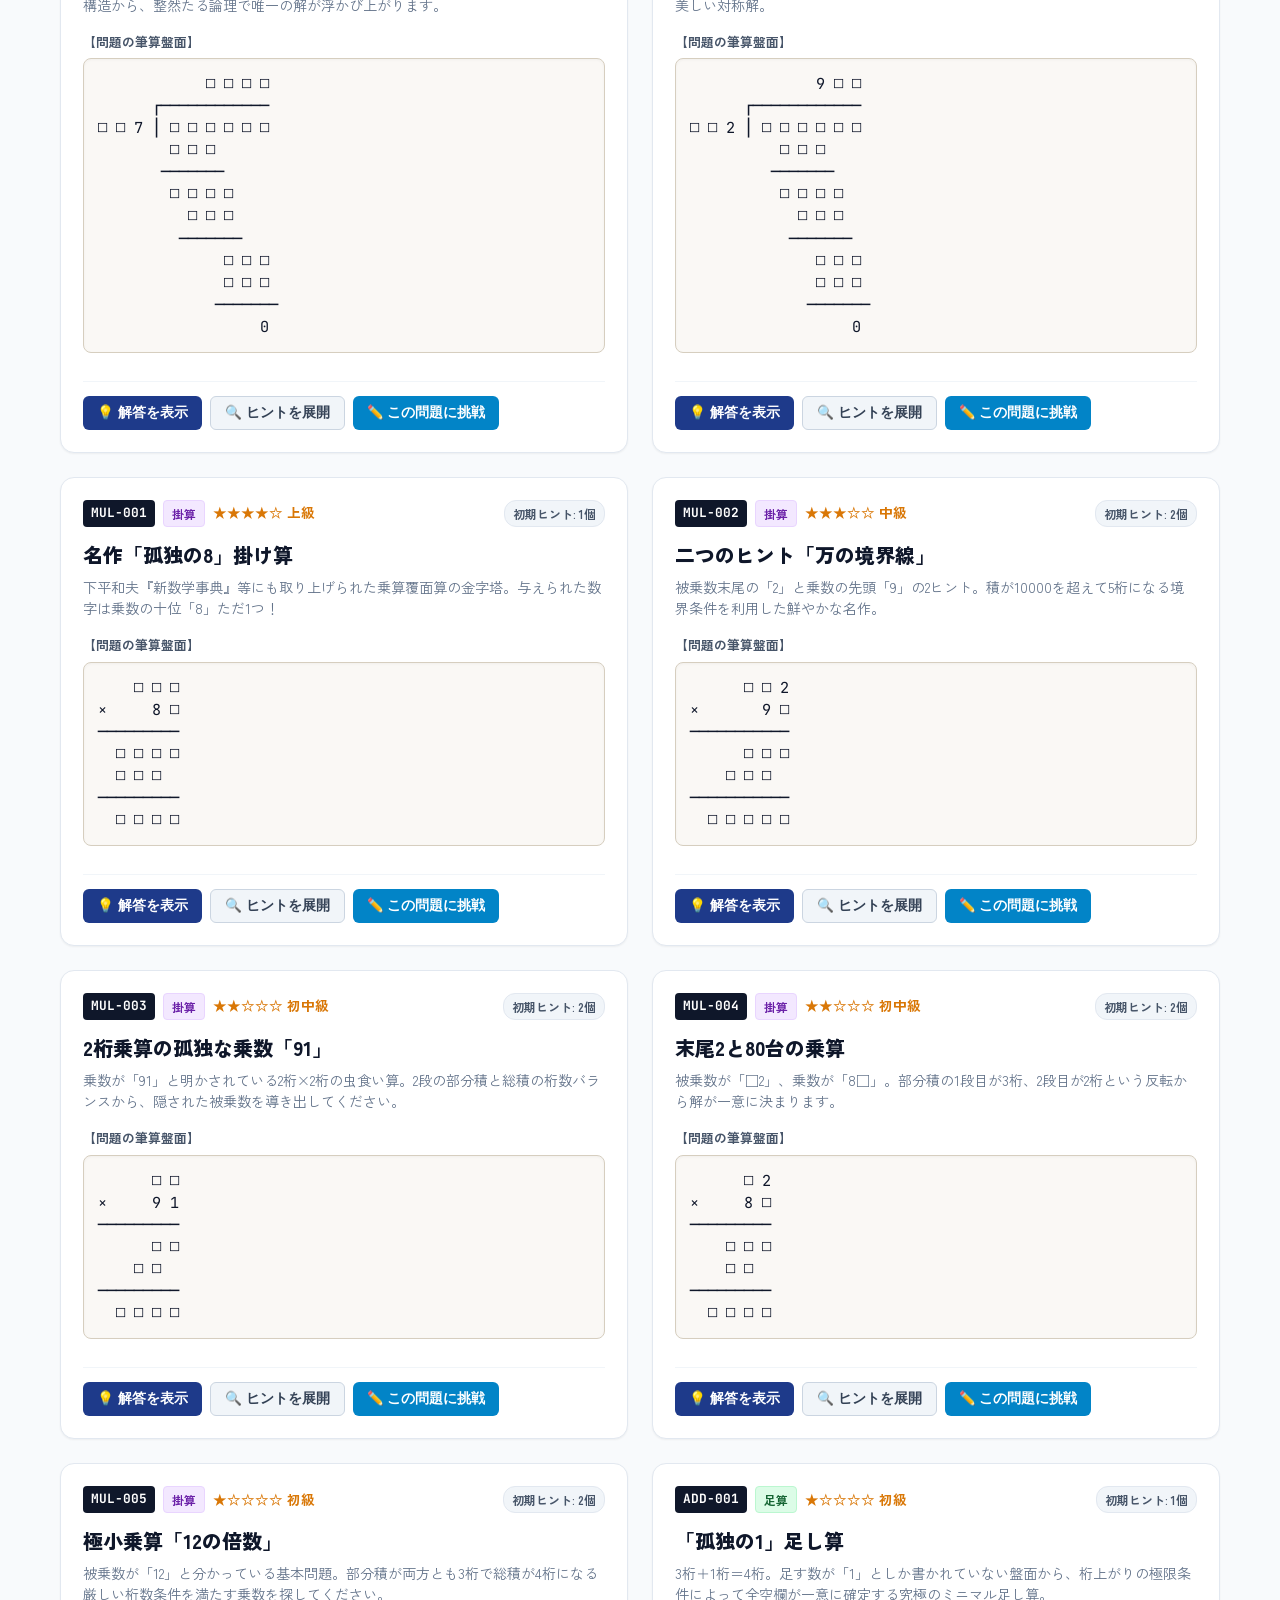
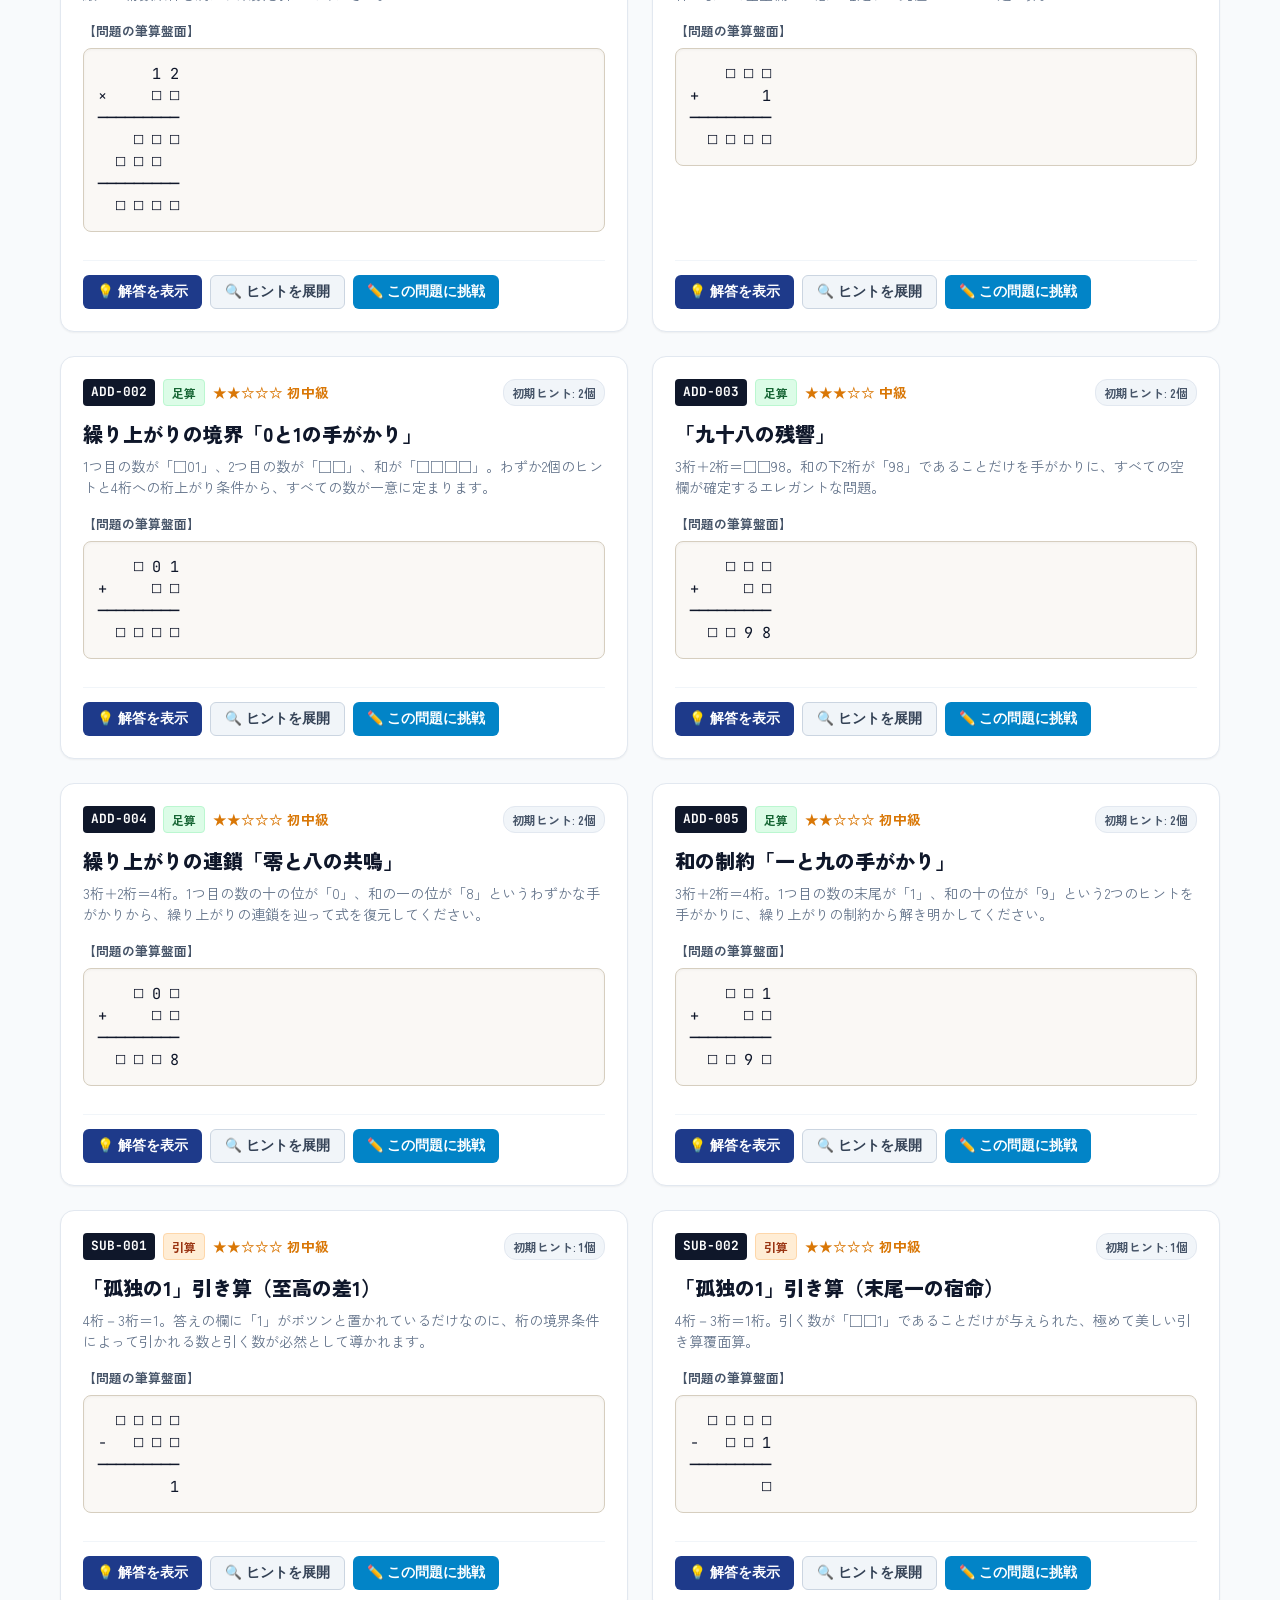
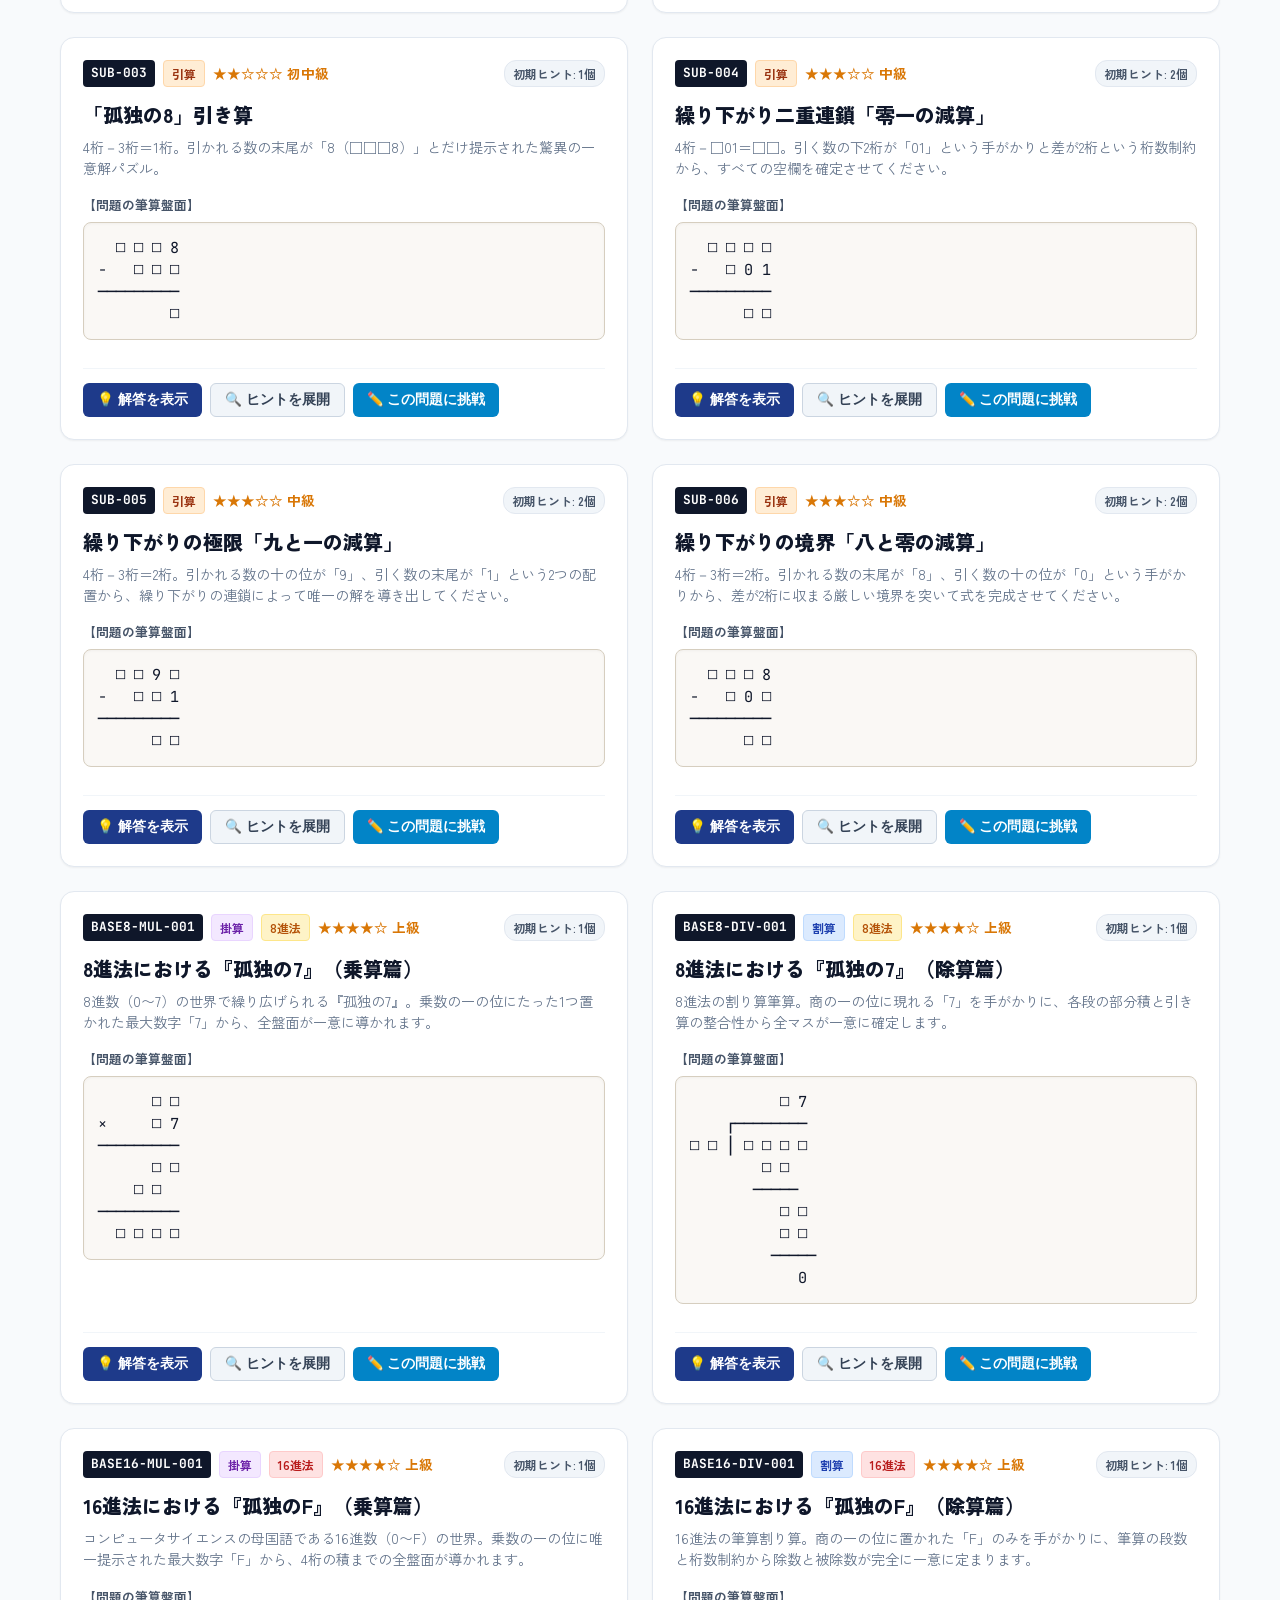
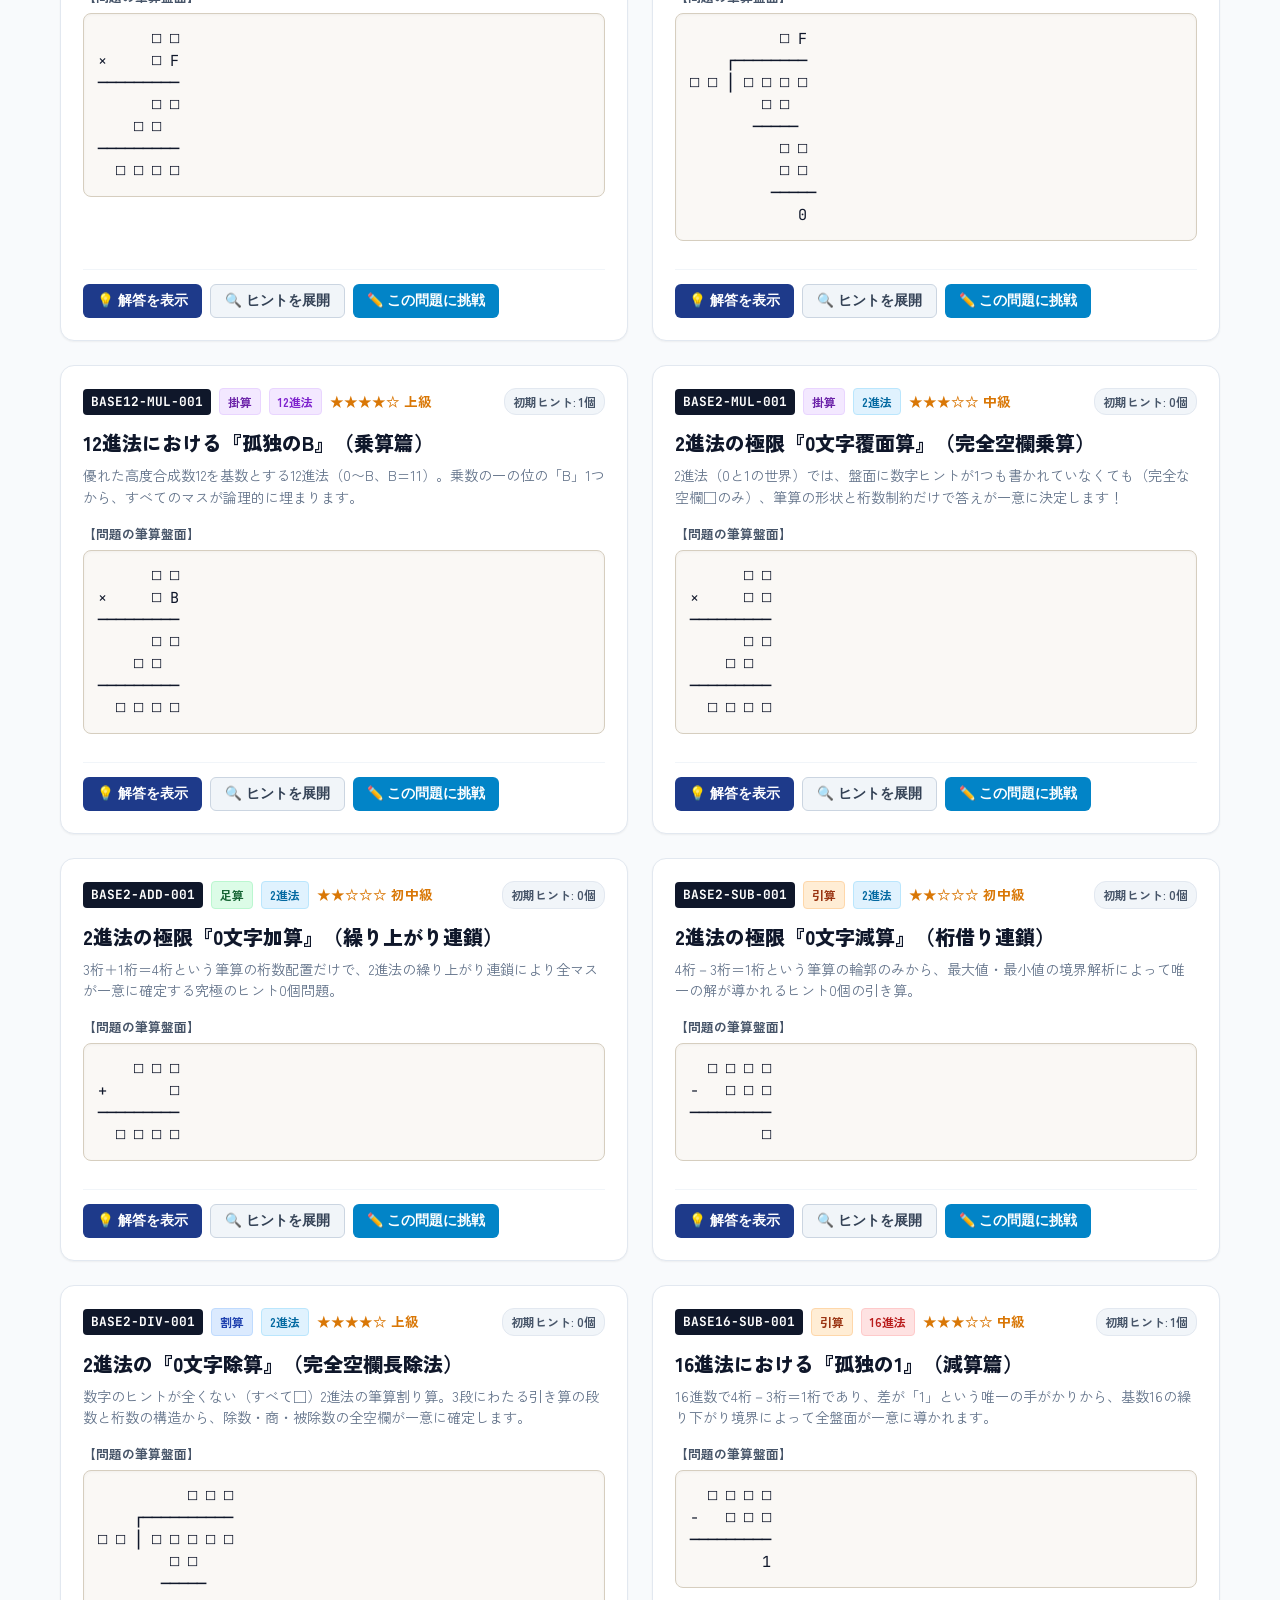
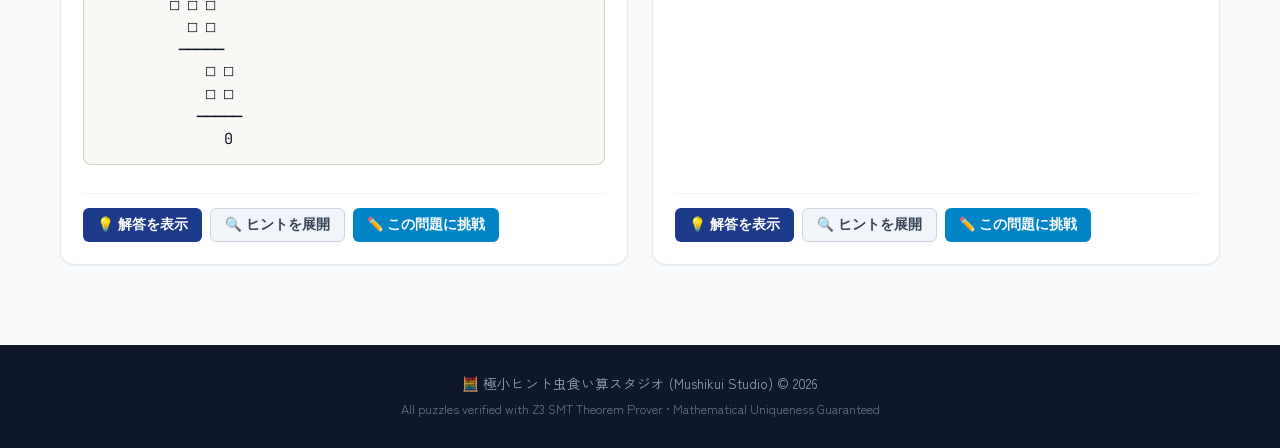
==== commit 2d2634d5: "fix: resolve browser arithmetic font misalignment by restoring pure monospace stack" ====
--- a/web/index.html
+++ b/web/index.html
@@ -7,7 +7,7 @@
   <link rel="stylesheet" href="style.css">
   <link rel="preconnect" href="https://fonts.googleapis.com">
   <link rel="preconnect" href="https://fonts.gstatic.com" crossorigin>
-  <link href="https://fonts.googleapis.com/css2?family=BIZ+UDGothic:wght@400;700&family=JetBrains+Mono:wght@400;600;700&family=Zen+Kaku+Gothic+New:wght@400;600;700;800&display=swap" rel="stylesheet">
+  <link href="https://fonts.googleapis.com/css2?family=JetBrains+Mono:wght@400;600;700&family=Zen+Kaku+Gothic+New:wght@400;600;700;800&display=swap" rel="stylesheet">
 </head>
 <body>
 
--- a/web/style.css
+++ b/web/style.css
@@ -385,11 +385,10 @@
   border: 1.5px solid var(--border-board);
   border-radius: 8px;
   padding: 14px;
-  font-family: 'BIZ UDGothic', 'Noto Sans Mono CJK JP', 'Meiryo', 'MS Gothic', 'JetBrains Mono', 'Courier New', monospace;
-  font-size: 1rem;
-  line-height: 1.5;
+  font-family: 'JetBrains Mono', 'Cascadia Code', 'Fira Code', 'Consolas', 'Courier New', monospace;
+  font-size: 0.95rem;
+  line-height: 1.45;
   letter-spacing: 0;
-  font-variant-east-asian: tabular-nums;
   white-space: pre;
   overflow-x: auto;
   box-shadow: inset 0 1px 3px rgba(0, 0, 0, 0.04);
@@ -626,7 +625,7 @@
   border: 2px solid var(--border-board);
   border-radius: 12px;
   padding: 24px;
-  font-family: 'BIZ UDGothic', 'JetBrains Mono', monospace;
+  font-family: 'JetBrains Mono', monospace;
   box-shadow: var(--shadow-sm);
   display: inline-block;
   user-select: none;
@@ -676,7 +675,7 @@
   width: 100%;
   height: 100%;
   text-align: center;
-  font-family: 'BIZ UDGothic', 'JetBrains Mono', monospace;
+  font-family: 'JetBrains Mono', monospace;
   font-size: 1.15rem;
   font-weight: 700;
   border: 2px dashed #94a3b8;
@@ -823,11 +822,9 @@
 }
 
 pre.ascii-art {
-  font-family: 'BIZ UDGothic', 'Noto Sans Mono CJK JP', 'Meiryo', 'MS Gothic', 'JetBrains Mono', 'Courier New', monospace;
+  font-family: 'JetBrains Mono', 'Cascadia Code', 'Fira Code', 'Consolas', 'Courier New', monospace;
   font-size: 1.05rem;
-  line-height: 1.5;
-  letter-spacing: 0;
-  font-variant-east-asian: tabular-nums;
+  line-height: 1.45;
 }
 
 .logic-steps {
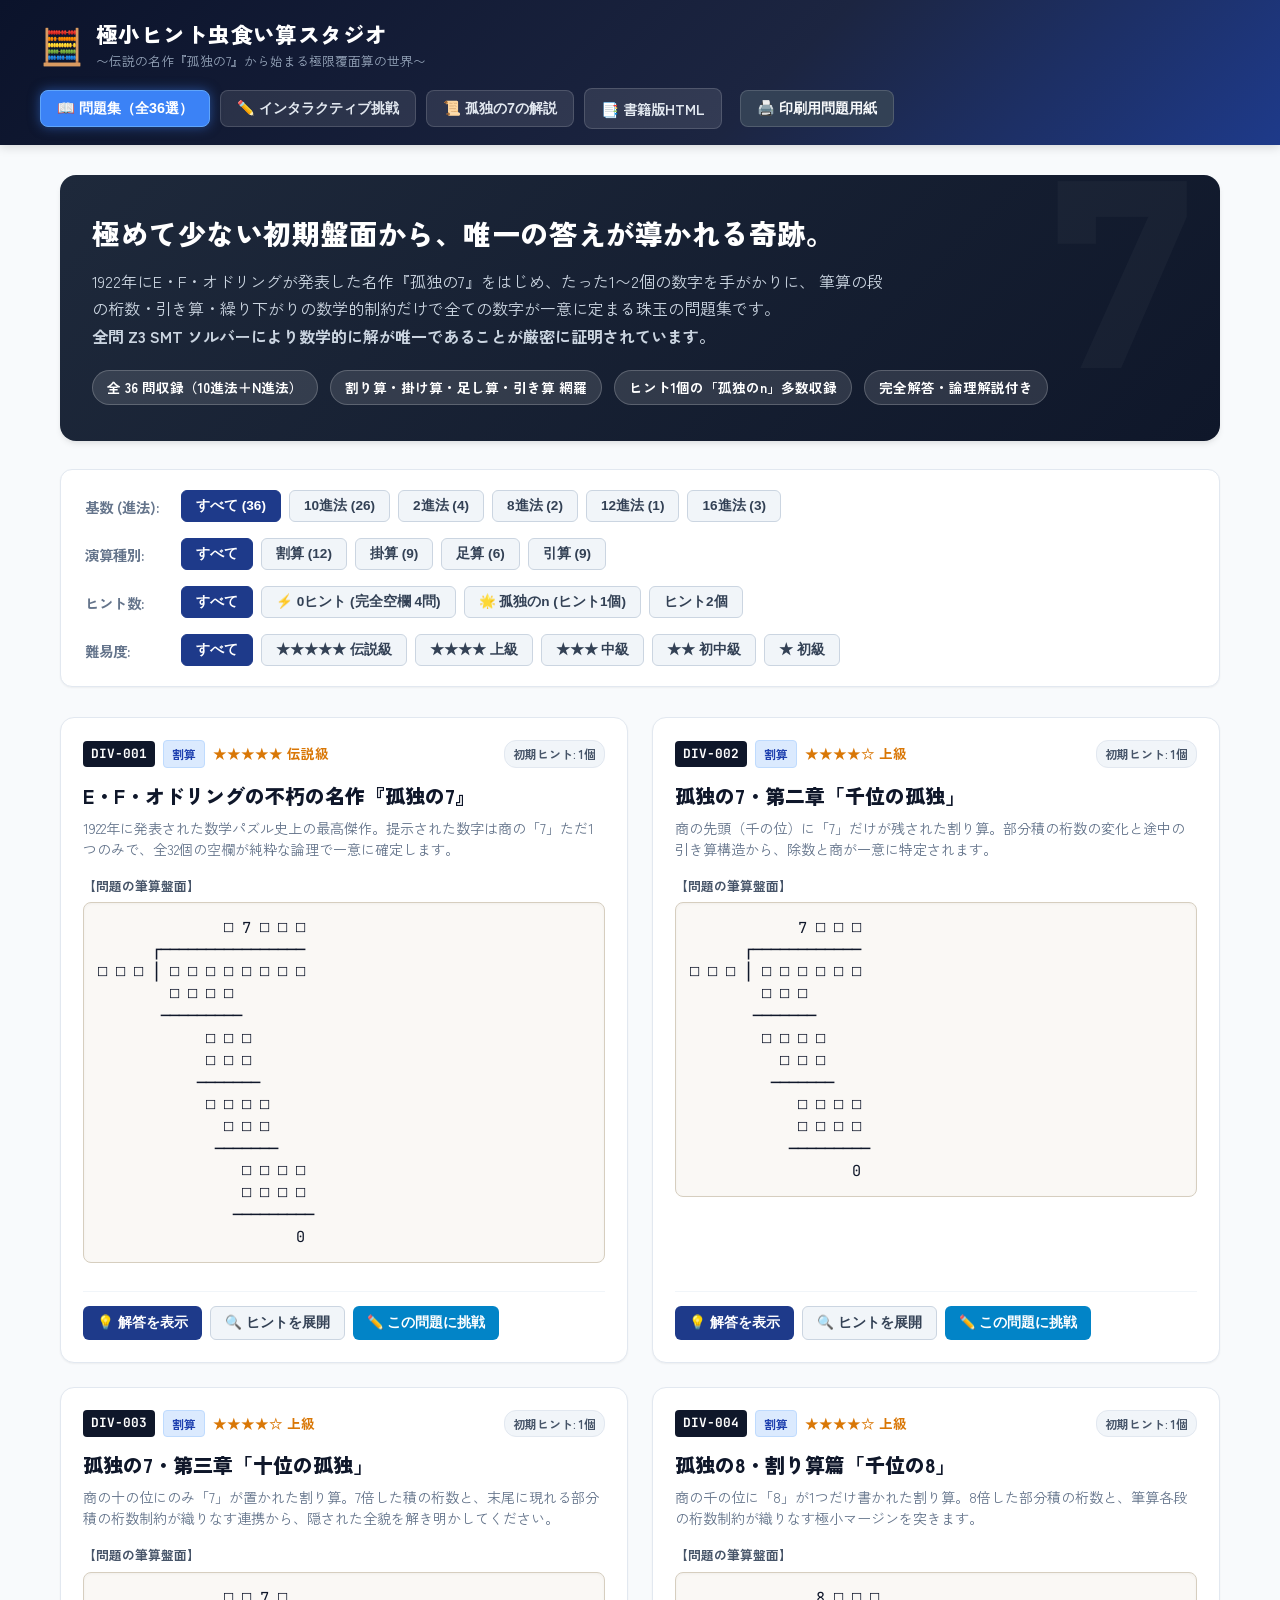
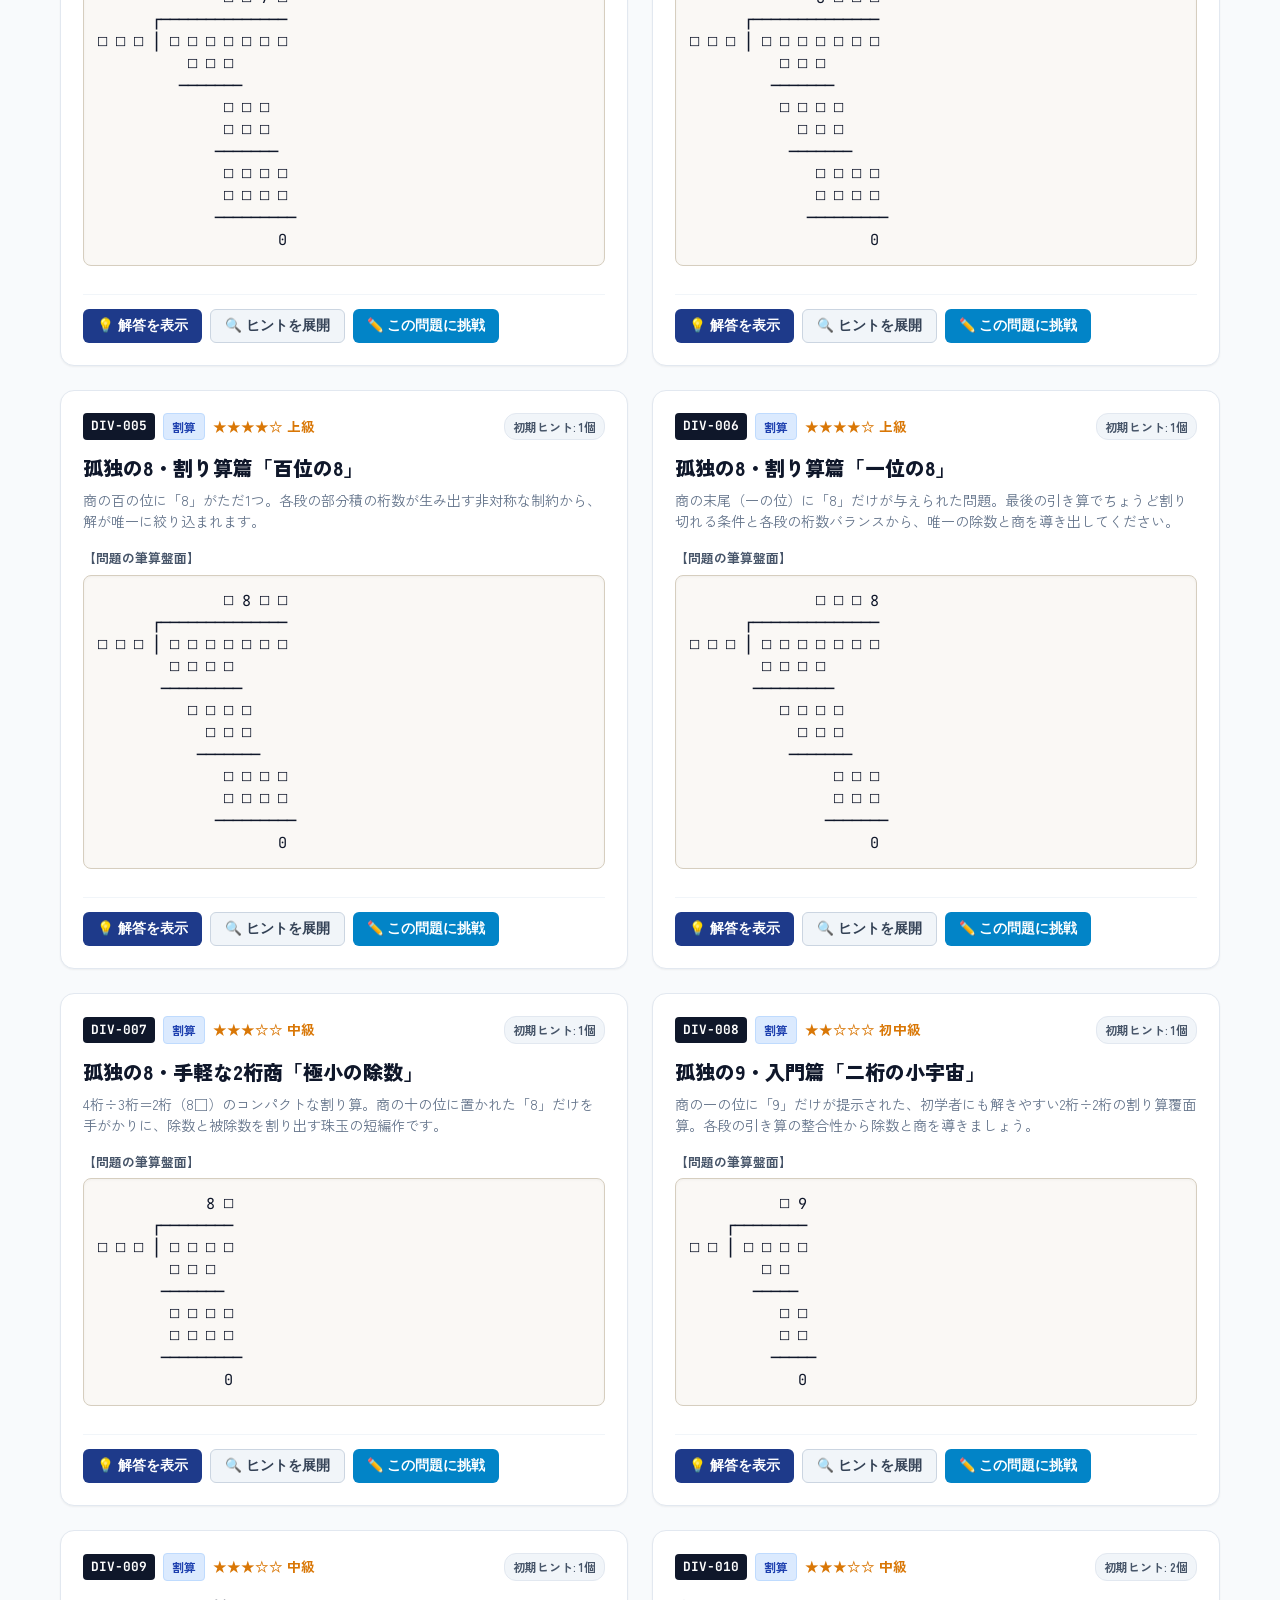
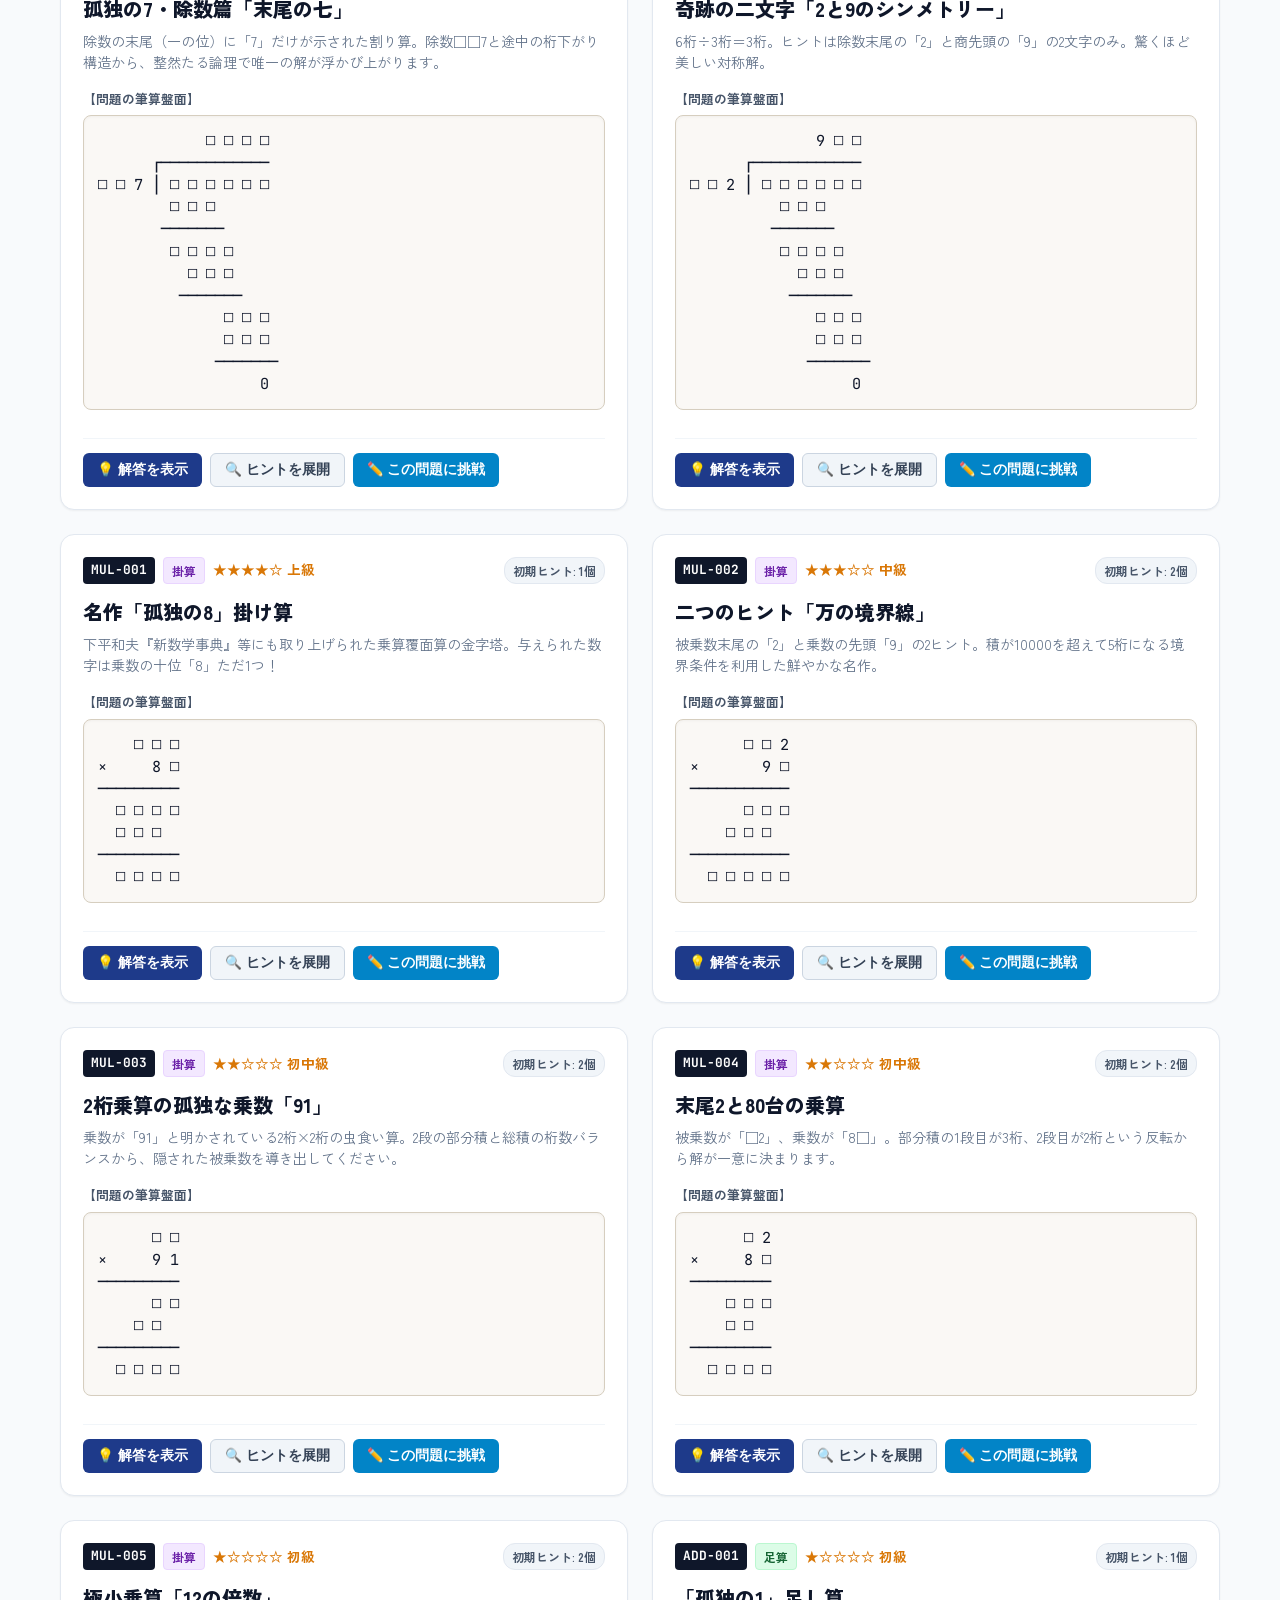
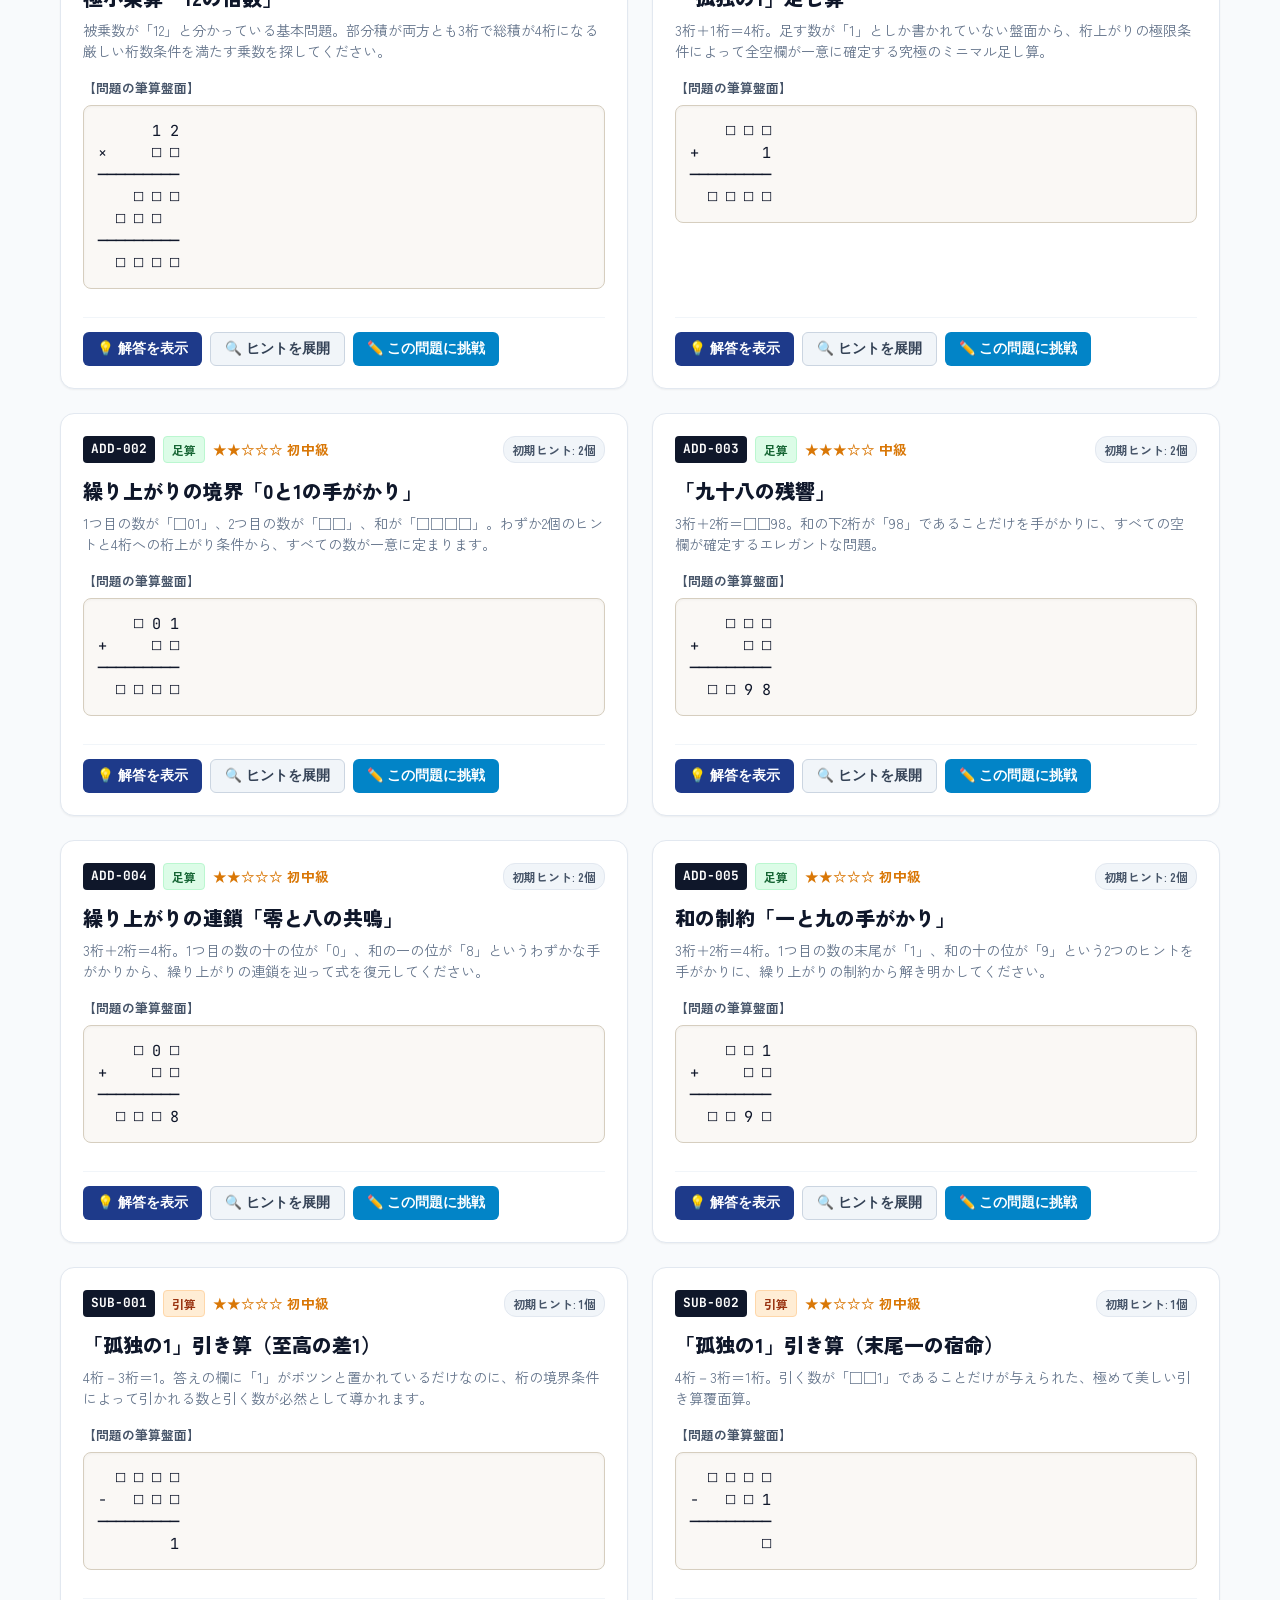
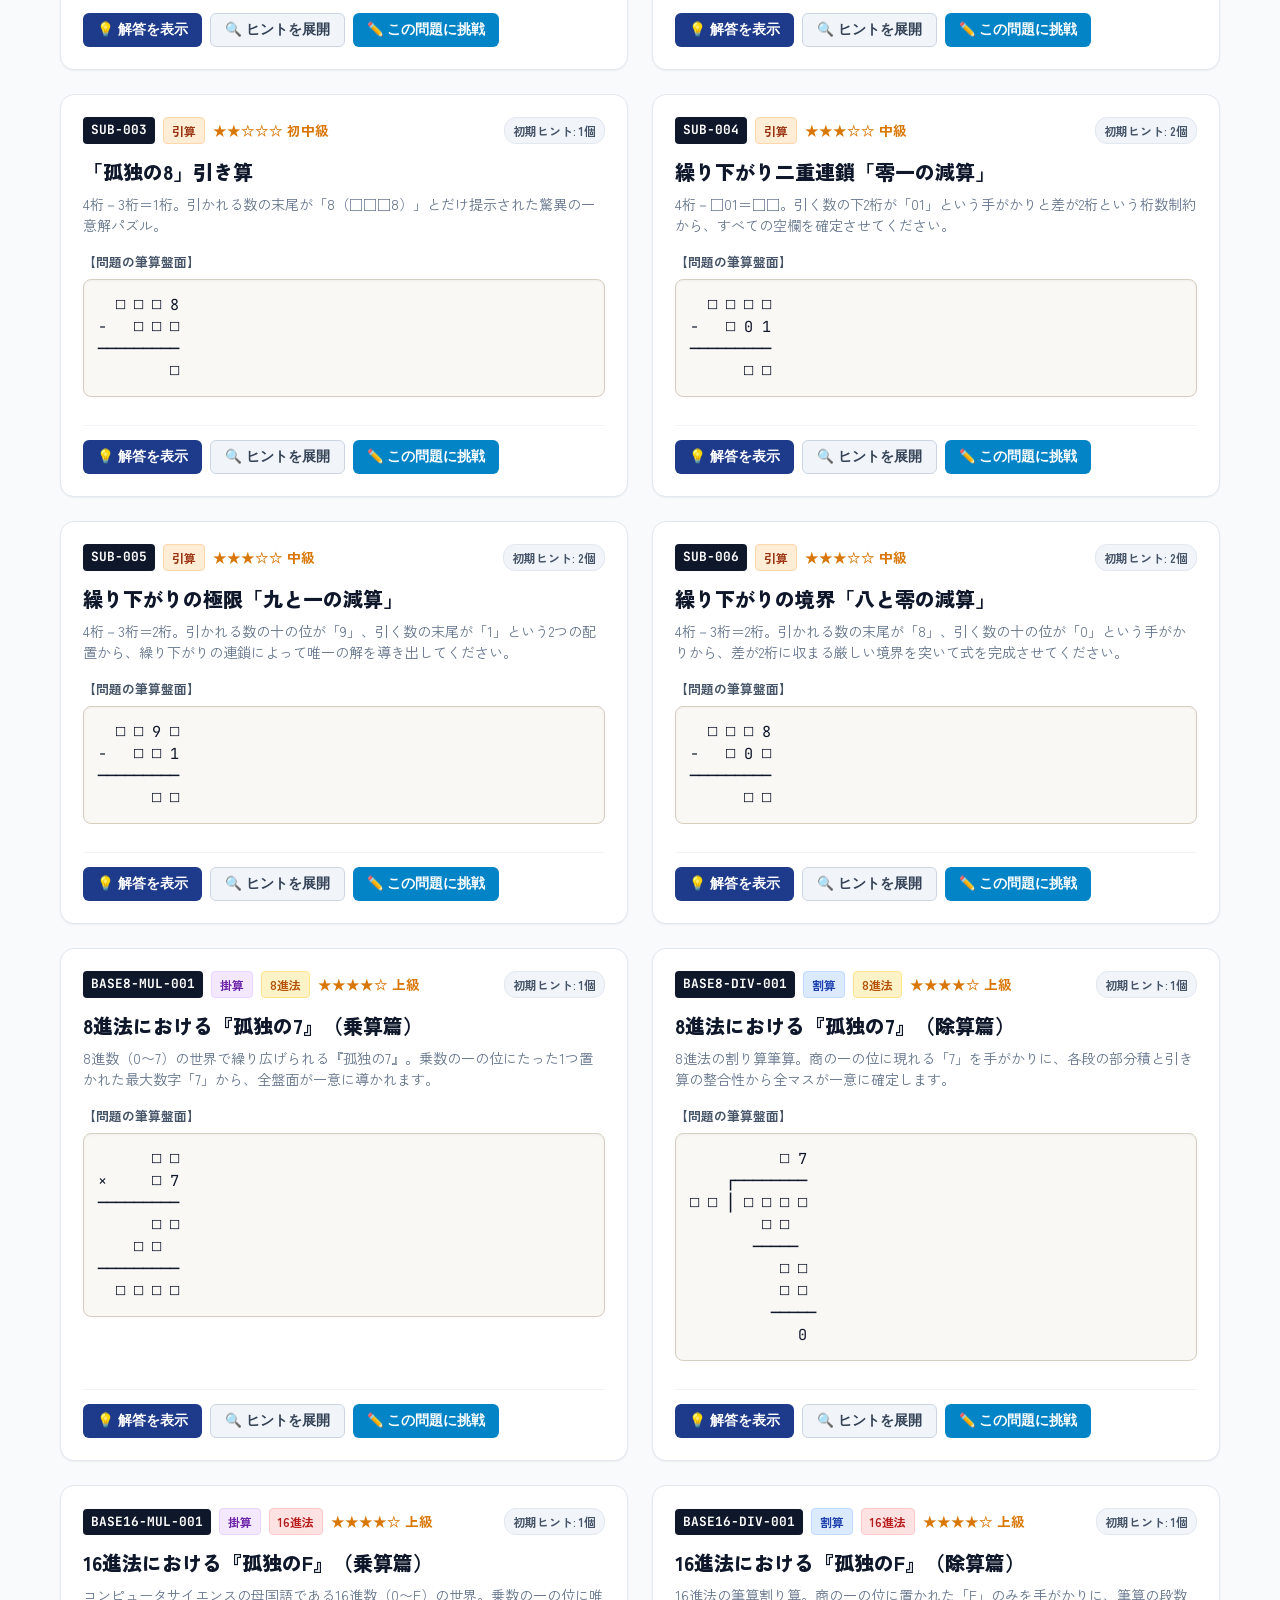
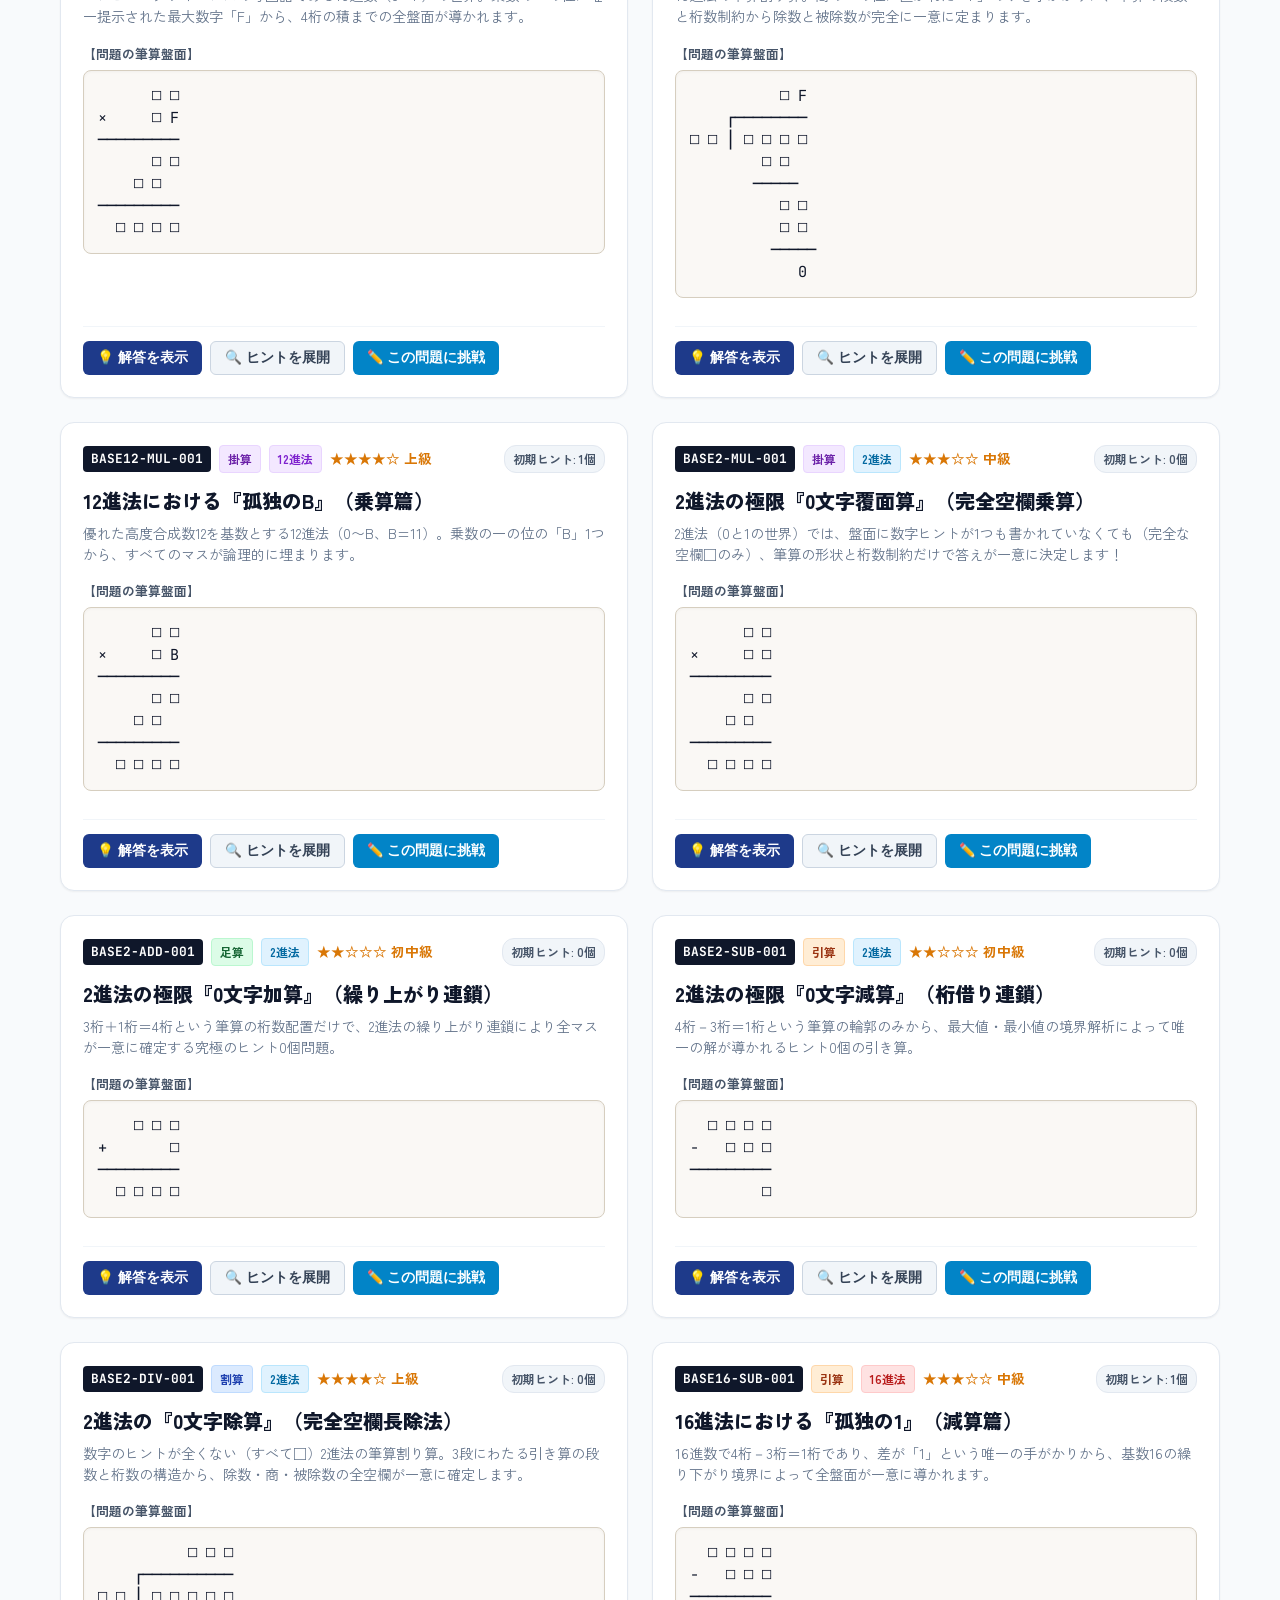
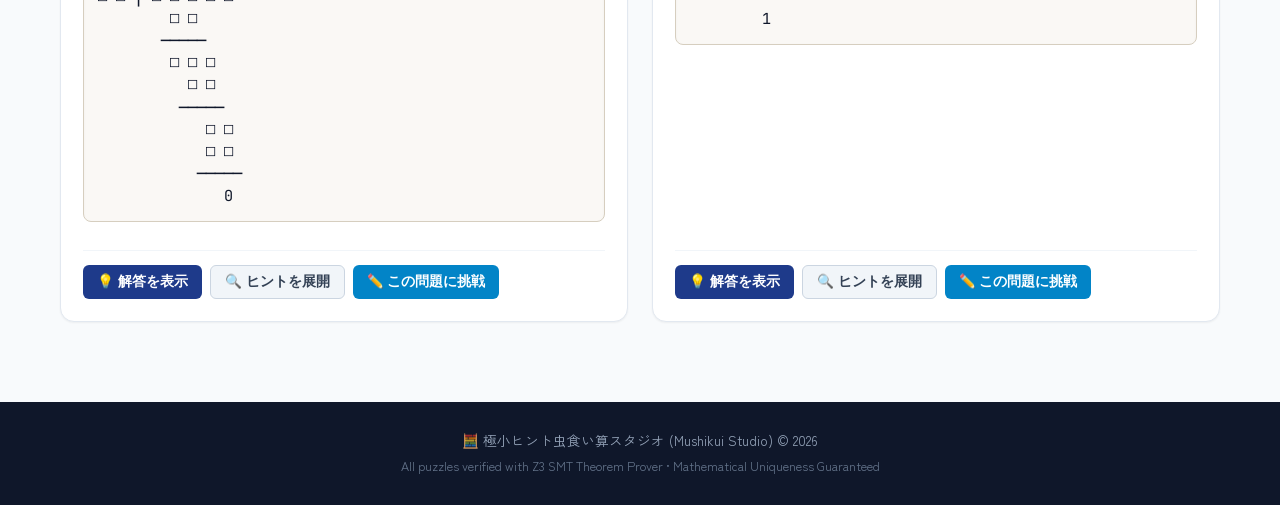
==== commit deef795a: "feat: setup GitHub Actions CI/CD for Pages deployment, update README and deployment guide" ====
--- a/web/index.html
+++ b/web/index.html
@@ -22,9 +22,10 @@
         </div>
       </div>
       <div class="header-actions">
-        <button class="nav-btn active" id="tab-book" onclick="switchTab('book')">📖 問題集（全26選）</button>
+        <button class="nav-btn active" id="tab-book" onclick="switchTab('book')">📖 問題集（全36選）</button>
         <button class="nav-btn" id="tab-player" onclick="switchTab('player')">✏️ インタラクティブ挑戦</button>
         <button class="nav-btn" id="tab-about" onclick="switchTab('about')">📜 孤独の7の解説</button>
+        <a href="PROBLEM_BOOK.html" target="_blank" class="nav-btn" style="text-decoration: none; display: inline-flex; align-items: center; gap: 4px;">📑 書籍版HTML</a>
         <button class="nav-btn print-action-btn" onclick="window.print()">🖨️ 印刷用問題用紙</button>
       </div>
     </div>
@@ -44,7 +45,7 @@
             <strong>全問 Z3 SMT ソルバーにより数学的に解が唯一であることが厳密に証明されています。</strong>
           </p>
           <div class="hero-badges">
-            <span class="h-badge">全 26 問収録</span>
+            <span class="h-badge">全 36 問収録（10進法＋N進法）</span>
             <span class="h-badge">割り算・掛け算・足し算・引き算 網羅</span>
             <span class="h-badge">ヒント1個の「孤独のn」多数収録</span>
             <span class="h-badge">完全解答・論理解説付き</span>
